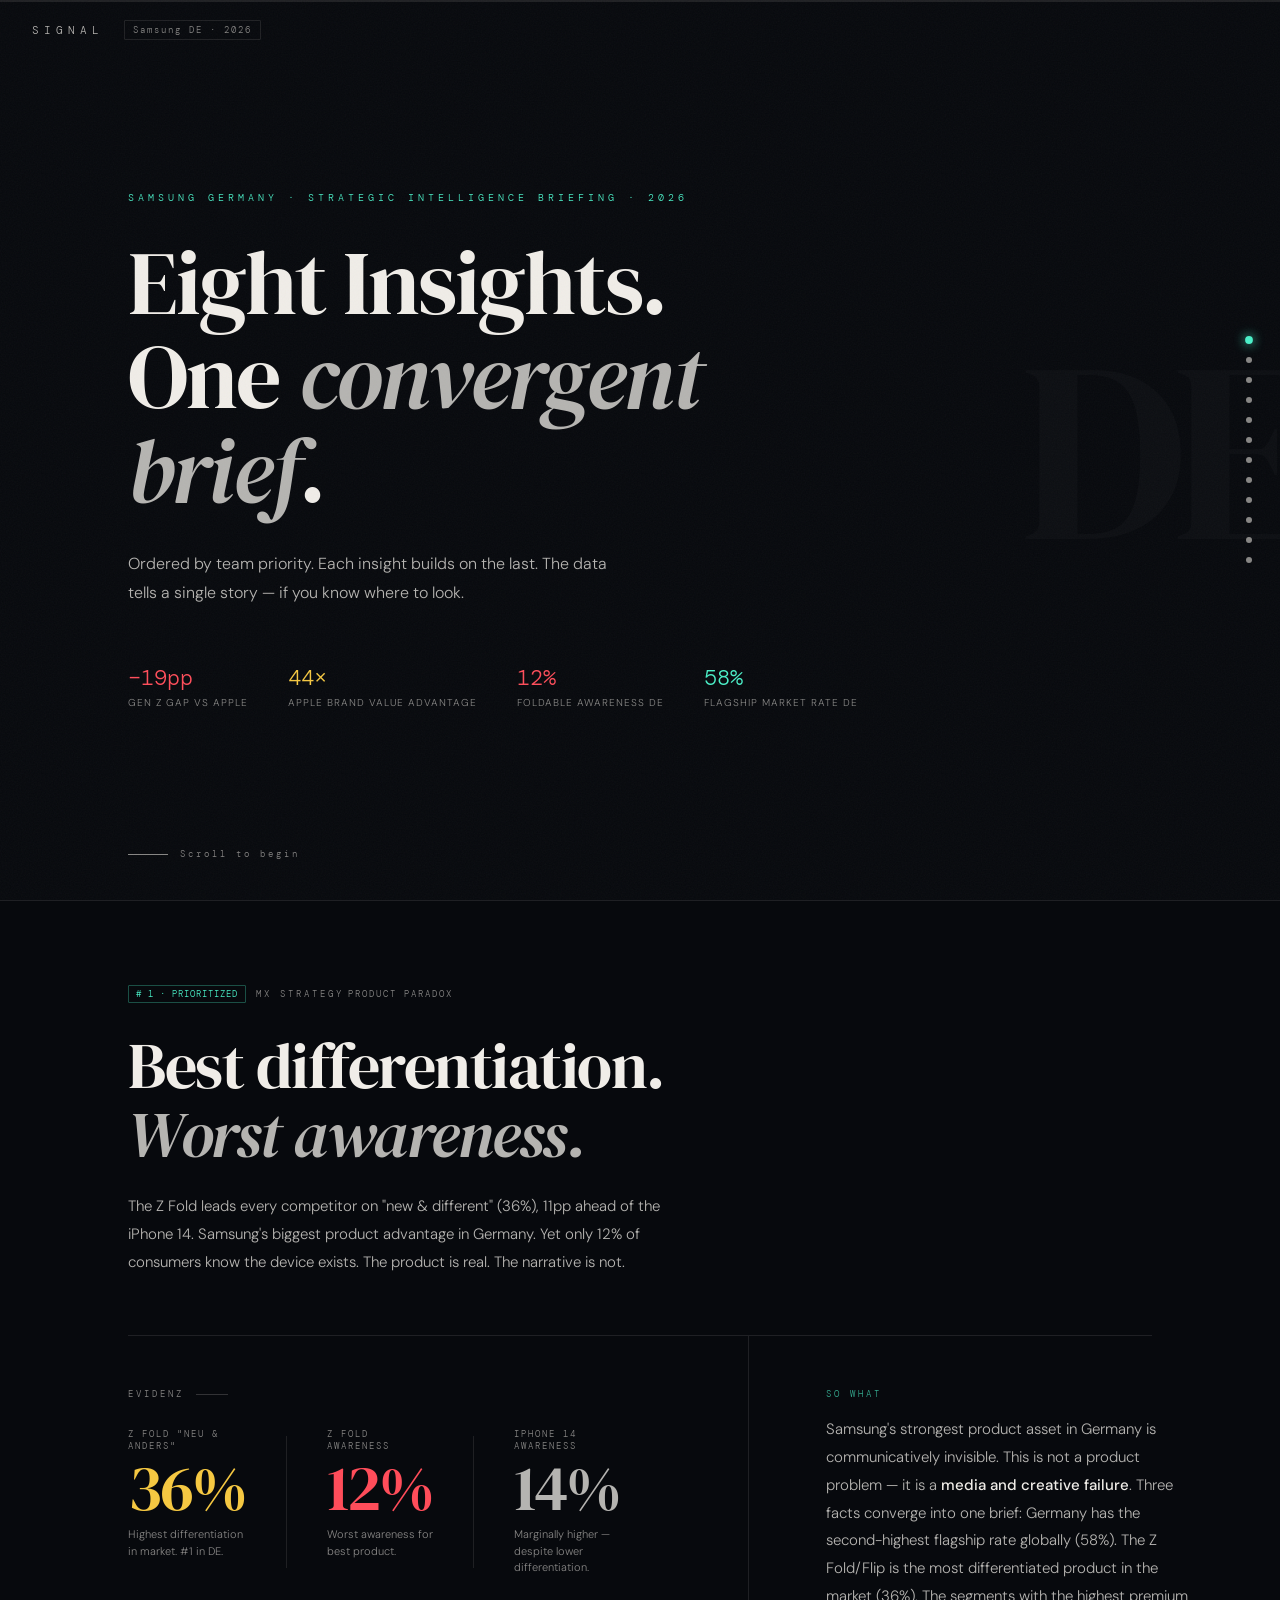
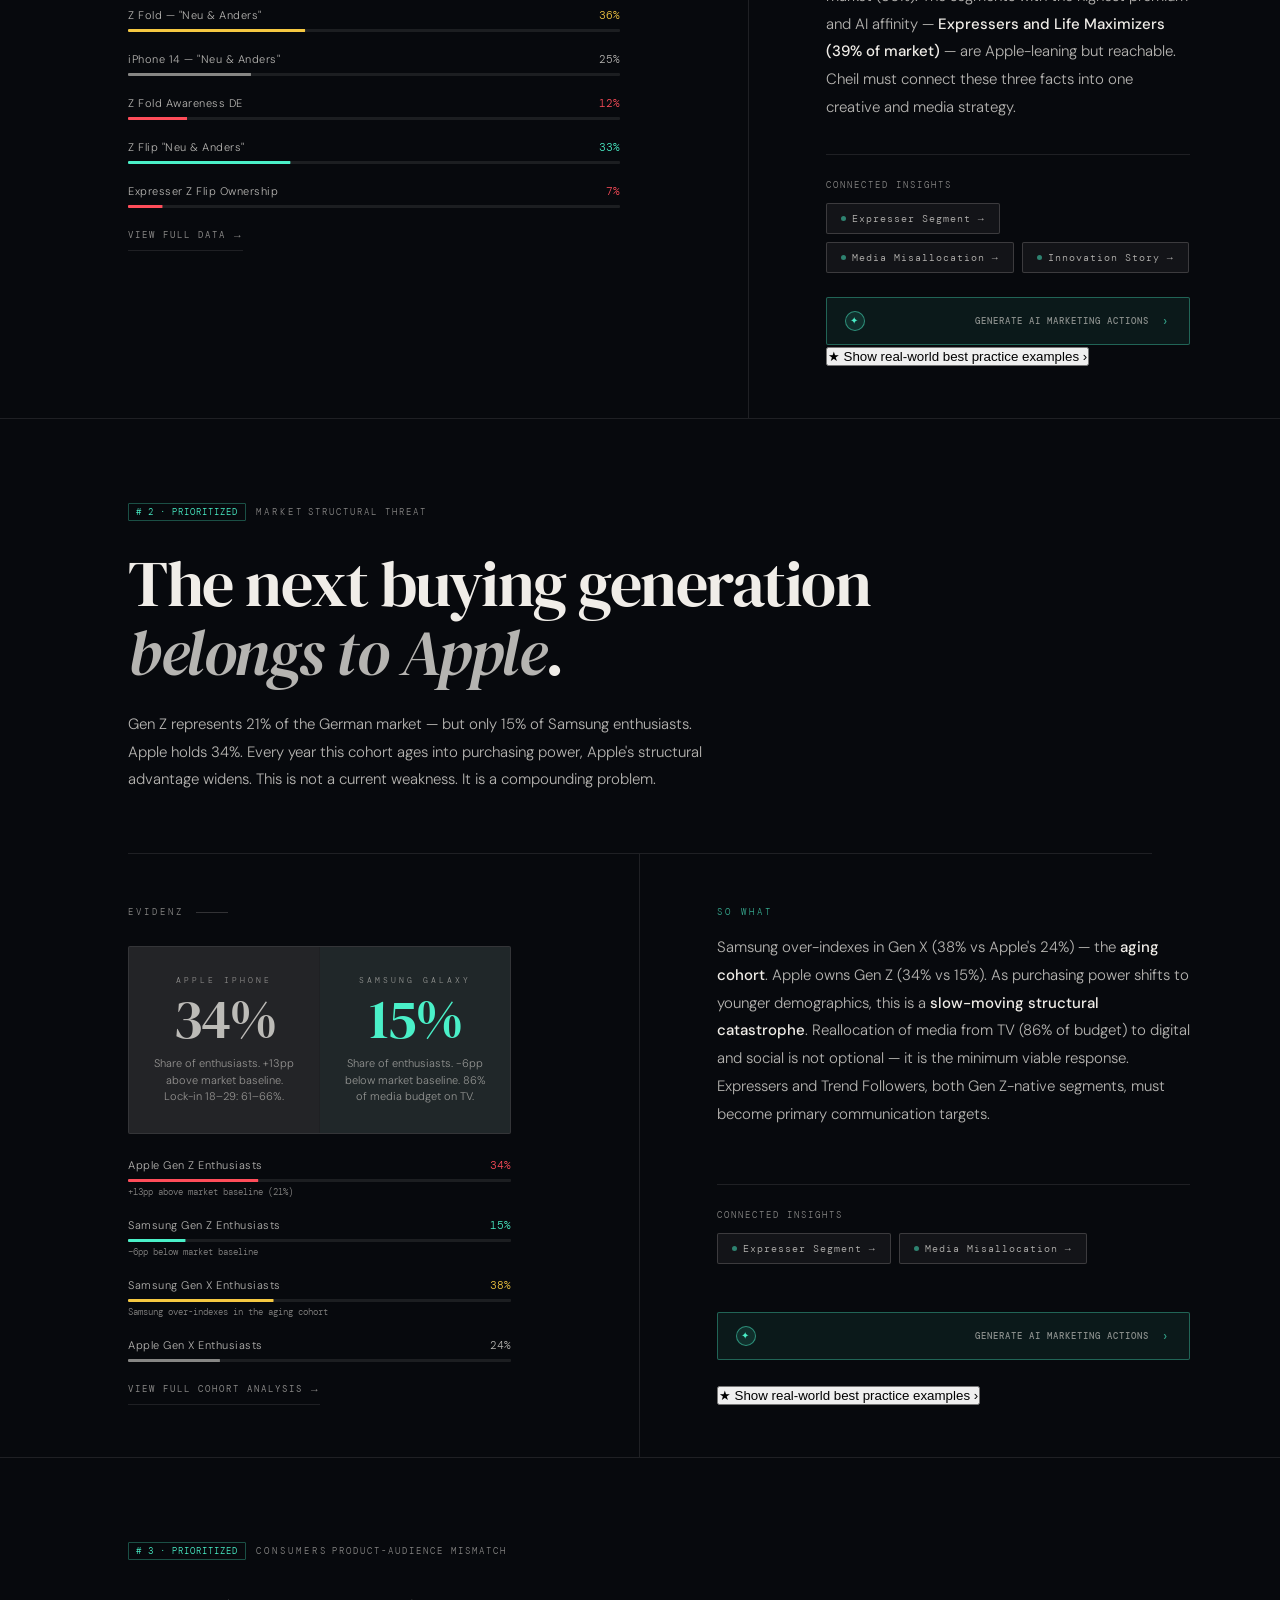
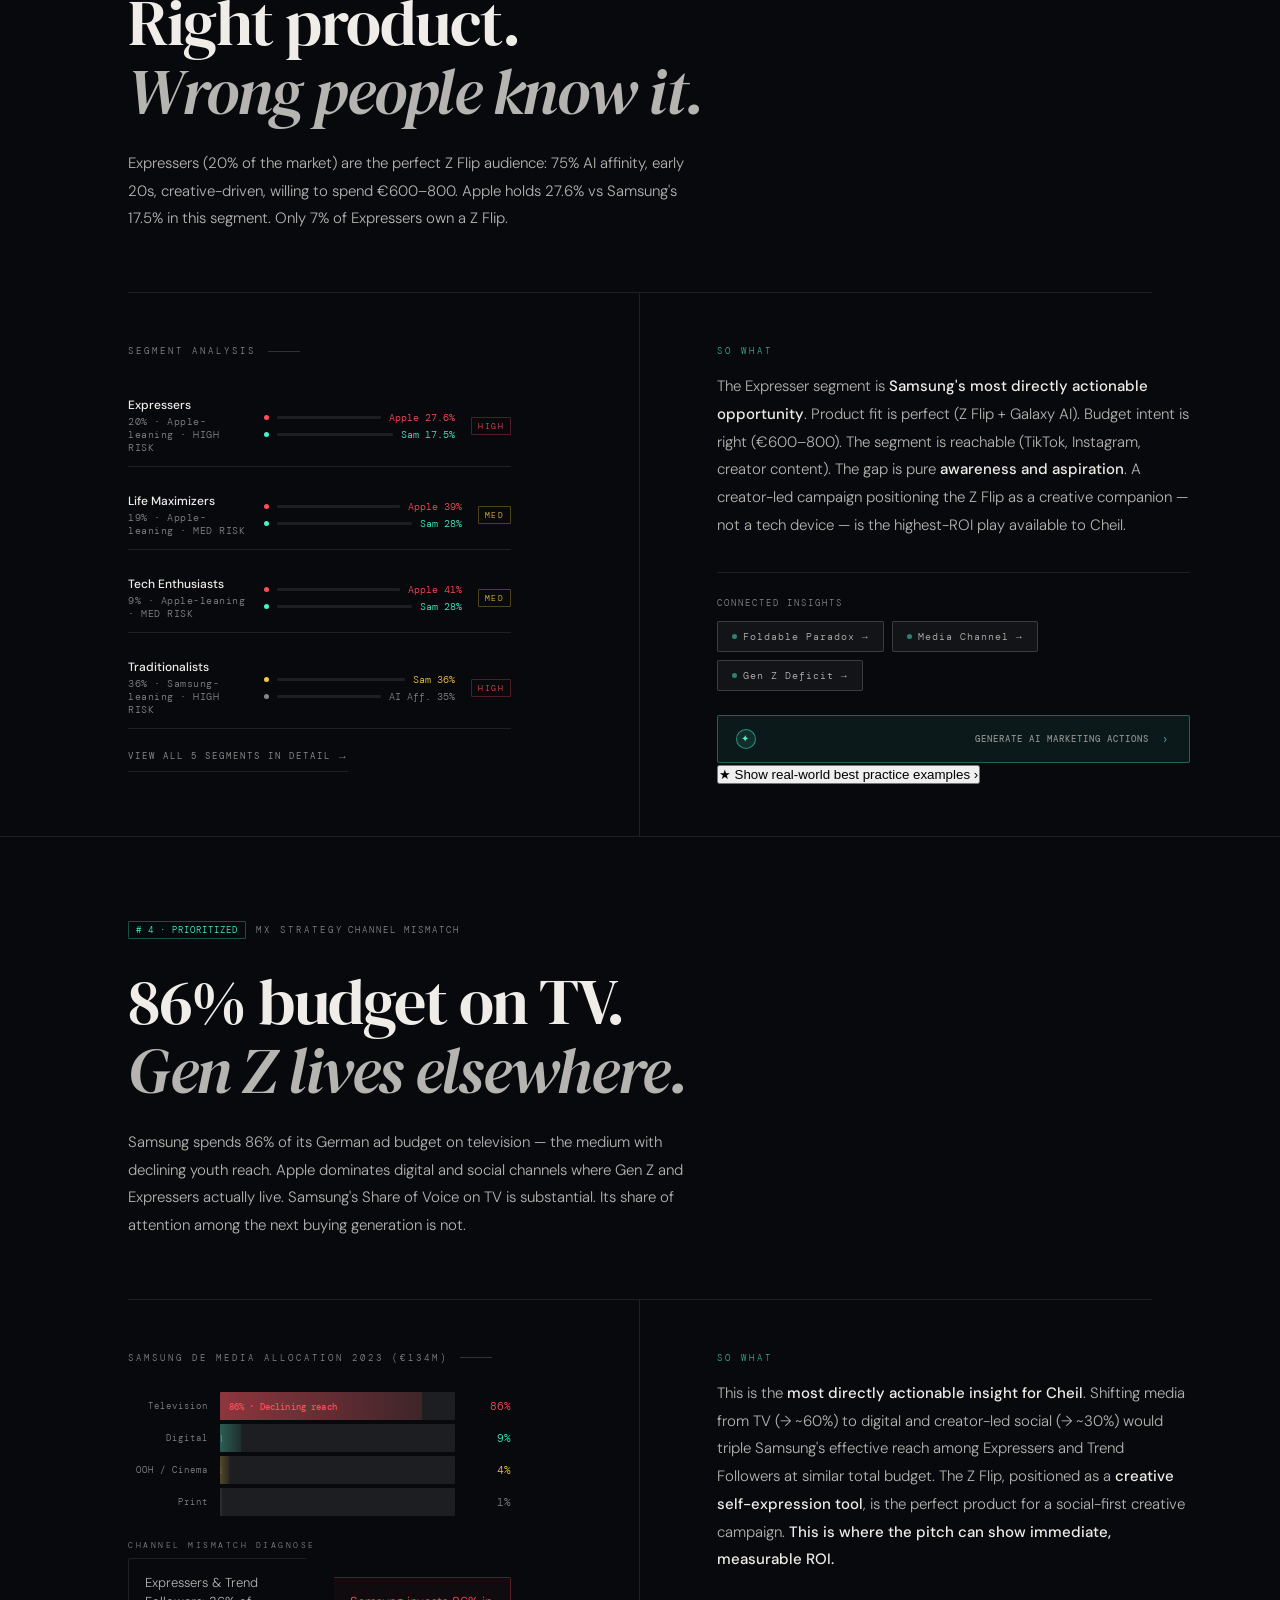
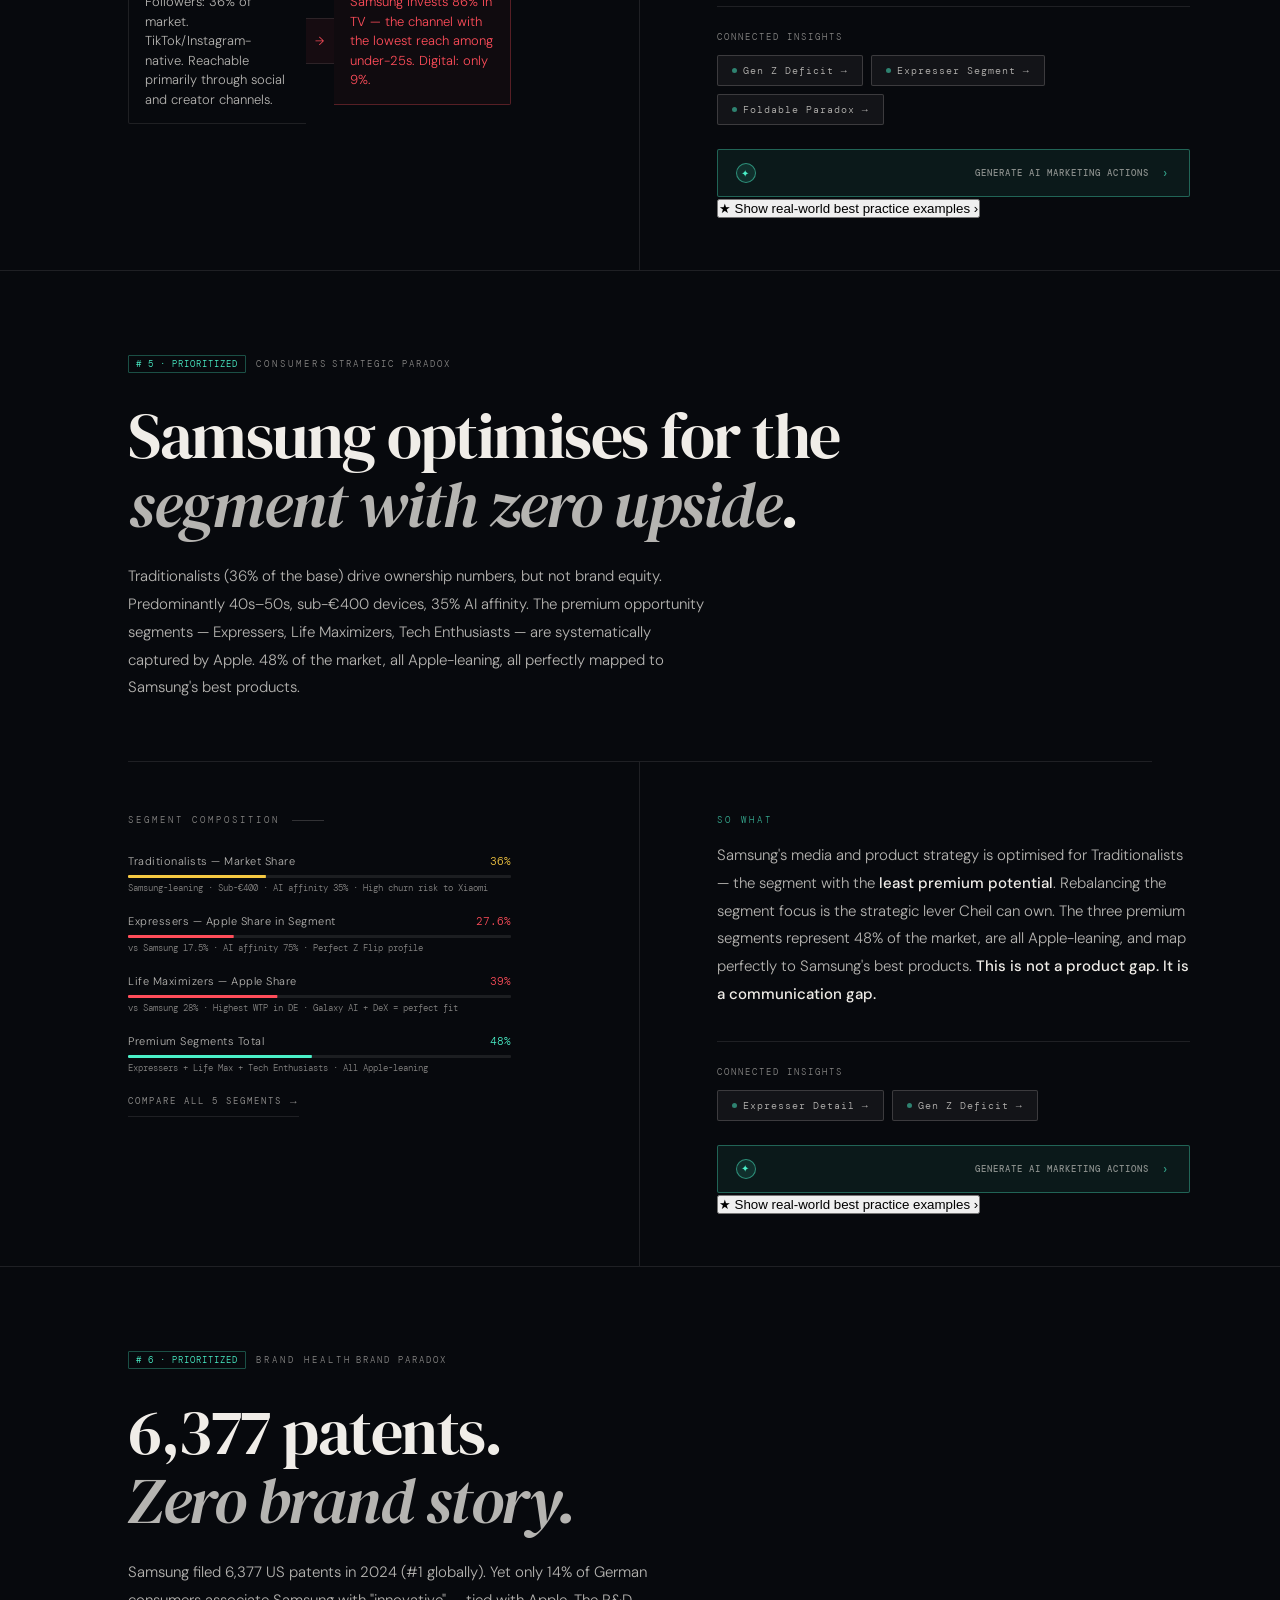
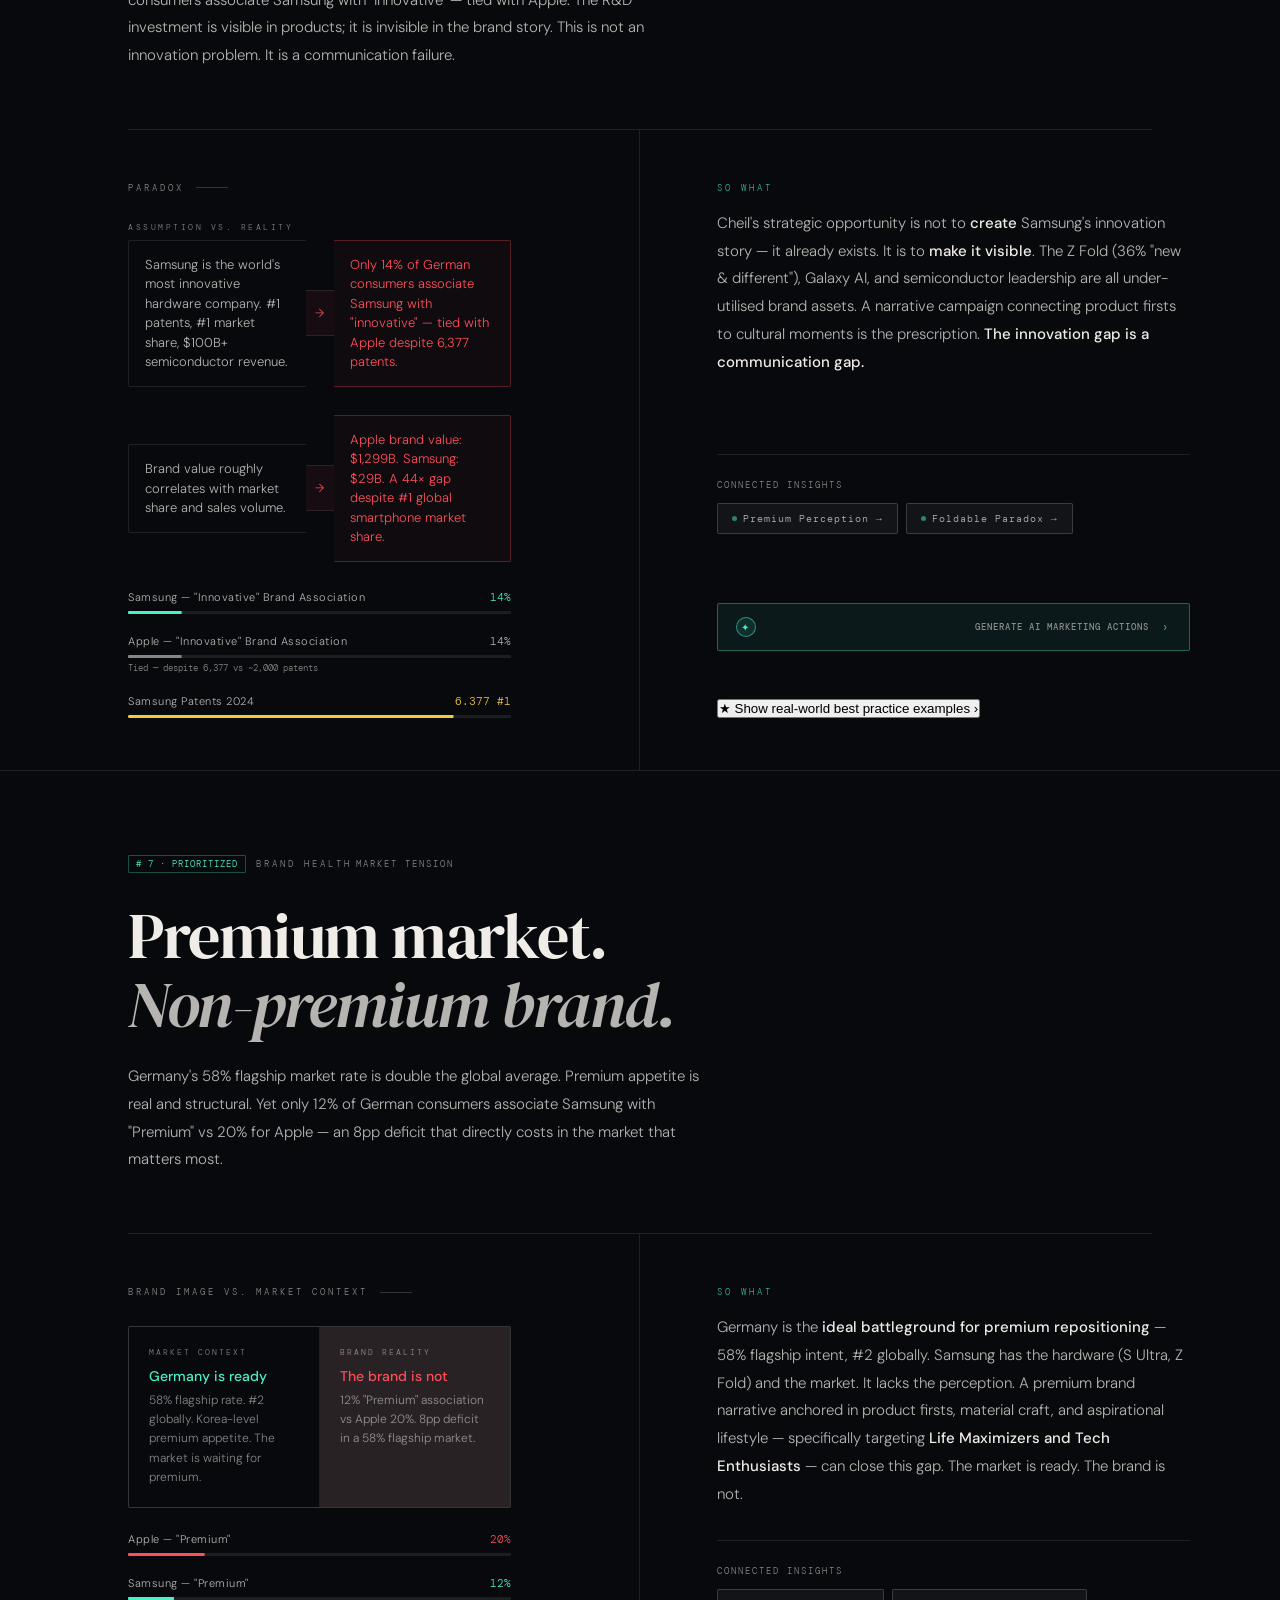
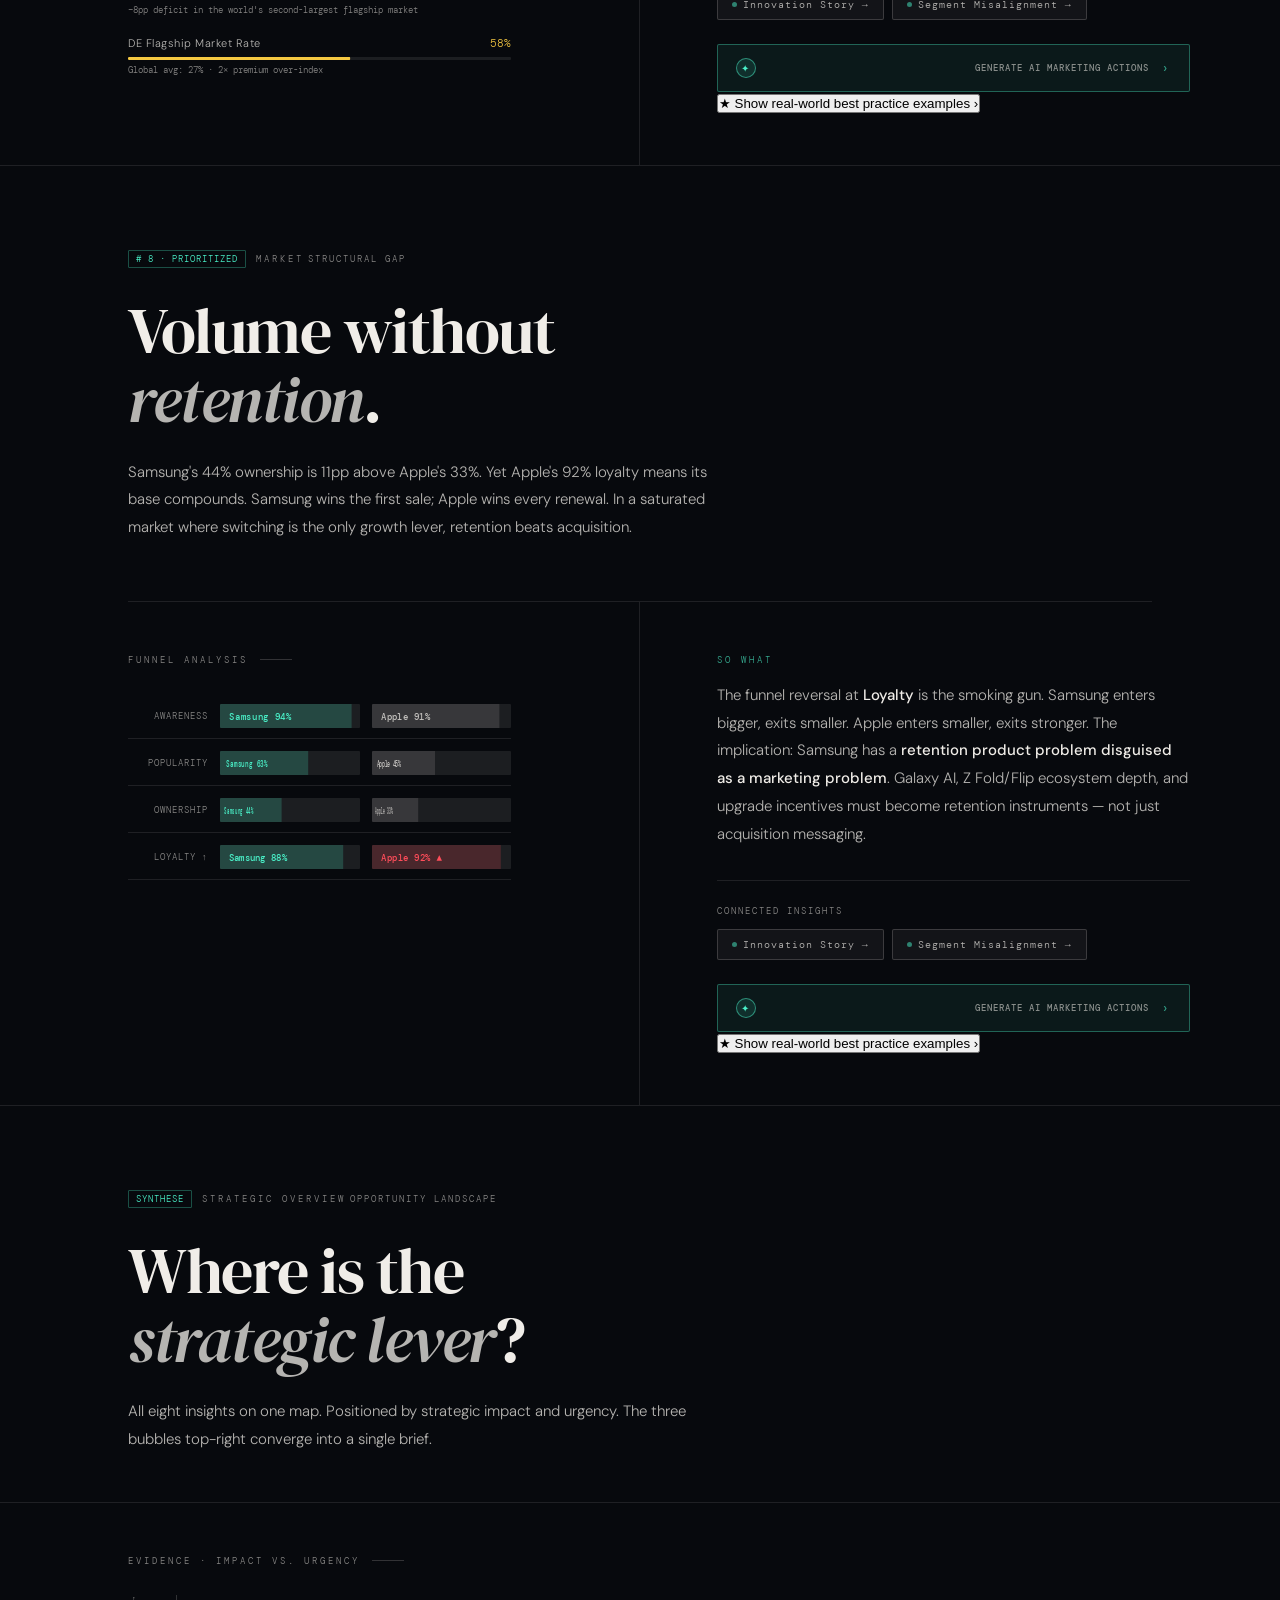
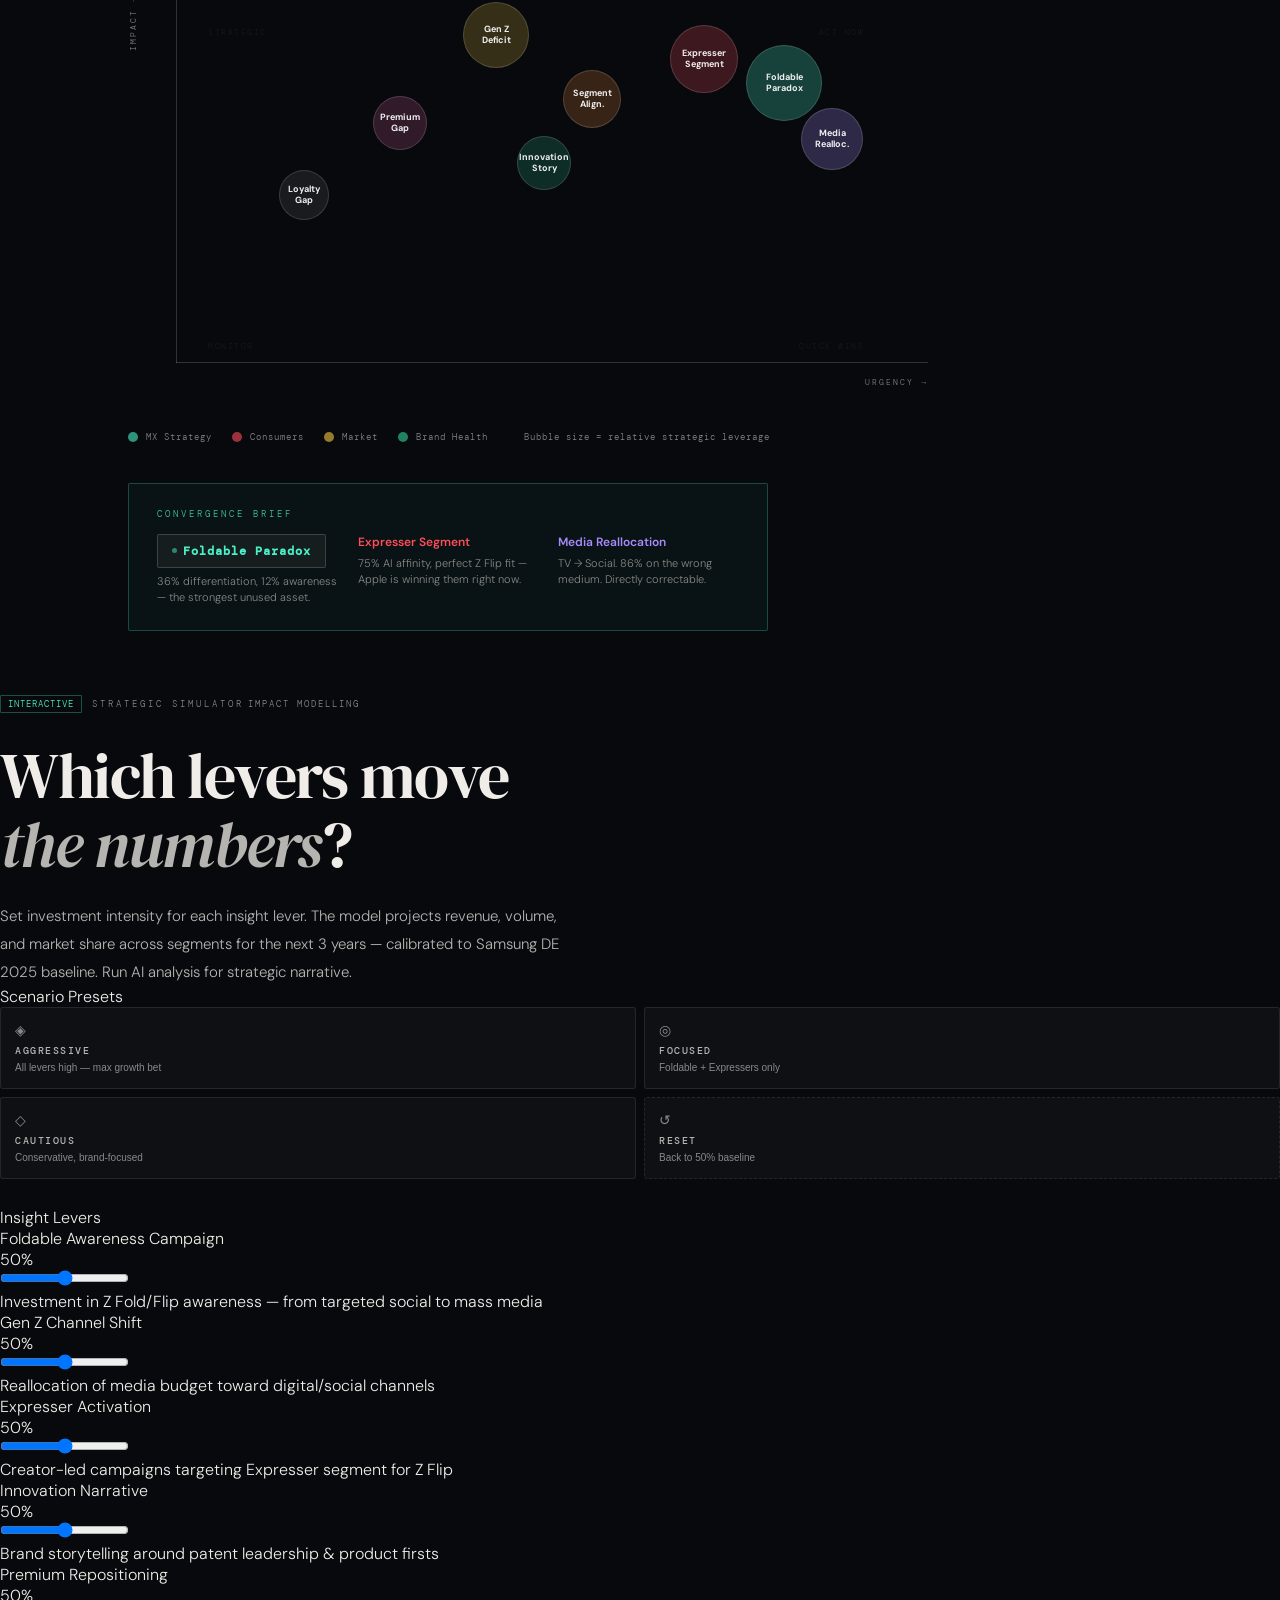
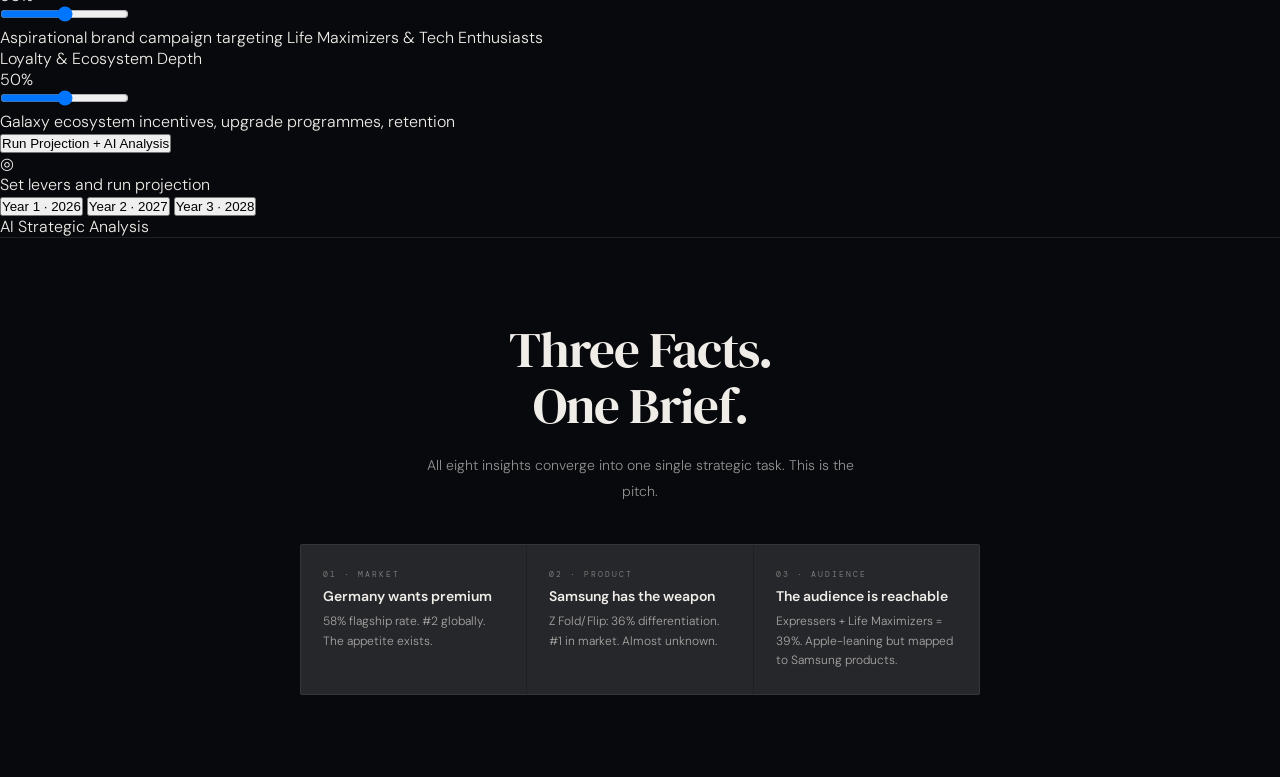
==== index.html @ efb8eafa "Rename to index.html" ====
<!DOCTYPE html>
<html lang="de">
<head>
<meta charset="UTF-8">
<meta name="viewport" content="width=device-width, initial-scale=1.0">
<title>SIGNAL — Samsung Intelligence Briefing</title>
<link href="https://fonts.googleapis.com/css2?family=DM+Serif+Display:ital@0;1&family=DM+Mono:wght@300;400;500&family=DM+Sans:ital,wght@0,300;0,400;0,500;1,300&display=swap" rel="stylesheet">
<style>
:root {
  --bg: #07090d;
  --ink: #f0ede8;
  --ink-dim: rgba(240,237,232,0.75);
  --ink-faint: rgba(240,237,232,0.55);
  --ink-ghost: rgba(240,237,232,0.09);
  --accent: #e8f4f0;
  --cyan: #4af0c8;
  --red: #ff4d5a;
  --amber: #f5c842;
  --border: rgba(240,237,232,0.1);
  --border-soft: rgba(240,237,232,0.18);
}

*, *::before, *::after { box-sizing: border-box; margin: 0; padding: 0; }

html { scroll-behavior: smooth; }

body {
  background: var(--bg);
  color: var(--ink);
  font-family: 'DM Sans', sans-serif;
  font-weight: 300;
  overflow-x: hidden;
  cursor: default;
}

/* ── GRAIN ── */
body::before {
  content: '';
  position: fixed; inset: 0;
  background-image: url("data:image/svg+xml,%3Csvg xmlns='http://www.w3.org/2000/svg' width='300' height='300'%3E%3Cfilter id='g'%3E%3CfeTurbulence type='fractalNoise' baseFrequency='0.75' numOctaves='4' stitchTiles='stitch'/%3E%3C/filter%3E%3Crect width='300' height='300' filter='url(%23g)' opacity='0.04'/%3E%3C/svg%3E");
  pointer-events: none;
  z-index: 9998;
}

/* ── PROGRESS STRIP ── */
#progress-strip {
  position: fixed;
  top: 0; left: 0; right: 0;
  height: 2px;
  background: var(--border);
  z-index: 1000;
}
#progress-fill {
  height: 100%;
  background: var(--cyan);
  width: 0%;
  transition: width 0.1s linear;
  box-shadow: 0 0 12px var(--cyan);
}

/* ── CHAPTER DOTS ── */
#chapter-dots {
  position: fixed;
  right: 28px;
  top: 50%;
  transform: translateY(-50%);
  display: flex;
  flex-direction: column;
  gap: 14px;
  z-index: 500;
}

.ch-dot {
  width: 6px;
  height: 6px;
  border-radius: 50%;
  background: var(--ink-faint);
  cursor: pointer;
  transition: all 0.3s;
  position: relative;
}

.ch-dot:hover, .ch-dot.active {
  background: var(--cyan);
  box-shadow: 0 0 8px var(--cyan);
  transform: scale(1.3);
}

.ch-dot .dot-label {
  position: absolute;
  right: 18px;
  top: 50%;
  transform: translateY(-50%);
  font-family: 'DM Mono', monospace;
  font-size: 9px;
  color: var(--ink-dim);
  letter-spacing: 1px;
  white-space: nowrap;
  opacity: 0;
  transition: opacity 0.2s;
  pointer-events: none;
}

.ch-dot:hover .dot-label { opacity: 1; }

/* ── MINI NAV ── */
#mini-nav {
  position: fixed;
  top: 20px;
  left: 32px;
  z-index: 500;
  display: flex;
  align-items: center;
  gap: 20px;
}

.logo-mark {
  font-family: 'DM Mono', monospace;
  font-size: 11px;
  letter-spacing: 5px;
  color: var(--ink-dim);
  text-transform: uppercase;
}

.briefing-tag {
  font-family: 'DM Mono', monospace;
  font-size: 9px;
  letter-spacing: 2px;
  color: var(--ink-faint);
  border: 1px solid var(--border);
  padding: 3px 8px;
  border-radius: 1px;
}

/* ── SECTIONS ── */
.scene {
  min-height: 100vh;
  display: flex;
  align-items: center;
  justify-content: center;
  position: relative;
  padding: 80px 0;
}

.scene-inner {
  width: 100%;
  max-width: 1100px;
  padding: 0 80px;
  position: relative;
}

/* ── OPENING TITLE SCENE ── */
#scene-opening {
  min-height: 100vh;
  display: flex;
  flex-direction: column;
  align-items: flex-start;
  justify-content: center;
  padding: 0 10vw;
  position: relative;
  overflow: hidden;
}

.opening-bg-text {
  position: absolute;
  right: -2%;
  top: 50%;
  transform: translateY(-50%);
  font-family: 'DM Serif Display', serif;
  font-size: clamp(120px, 20vw, 260px);
  color: rgba(255,255,255,0.025);
  line-height: 1;
  pointer-events: none;
  user-select: none;
  letter-spacing: -8px;
}

.opening-eyebrow {
  font-family: 'DM Mono', monospace;
  font-size: 10px;
  letter-spacing: 4px;
  color: var(--cyan);
  text-transform: uppercase;
  margin-bottom: 32px;
  opacity: 0;
  animation: revealUp 0.8s 0.3s ease forwards;
}

.opening-headline {
  font-family: 'DM Serif Display', serif;
  font-size: clamp(48px, 7vw, 96px);
  line-height: 1.05;
  letter-spacing: -2px;
  color: var(--ink);
  margin-bottom: 32px;
  max-width: 700px;
  opacity: 0;
  animation: revealUp 0.9s 0.5s ease forwards;
}

.opening-headline em {
  font-style: italic;
  color: var(--ink-dim);
}

.opening-sub {
  font-size: 16px;
  line-height: 1.8;
  color: var(--ink-dim);
  max-width: 480px;
  margin-bottom: 56px;
  font-weight: 300;
  opacity: 0;
  animation: revealUp 0.8s 0.7s ease forwards;
}

.opening-meta {
  display: flex;
  gap: 40px;
  opacity: 0;
  animation: revealUp 0.8s 0.9s ease forwards;
}

.meta-block {}
.meta-val {
  font-family: 'DM Mono', monospace;
  font-size: 22px;
  color: var(--ink);
  margin-bottom: 4px;
}
.meta-val.neg { color: var(--red); }
.meta-val.pos { color: var(--cyan); }
.meta-val.warn { color: var(--amber); }
.meta-label {
  font-size: 10px;
  color: var(--ink-faint);
  letter-spacing: 1px;
  text-transform: uppercase;
}

.scroll-cue {
  position: absolute;
  bottom: 40px;
  left: 10vw;
  display: flex;
  align-items: center;
  gap: 12px;
  font-family: 'DM Mono', monospace;
  font-size: 9px;
  letter-spacing: 3px;
  color: var(--ink-faint);
  opacity: 0;
  animation: revealUp 0.8s 1.4s ease forwards;
}

.scroll-line {
  width: 40px;
  height: 1px;
  background: var(--ink-faint);
  position: relative;
  overflow: hidden;
}

.scroll-line::after {
  content: '';
  position: absolute;
  top: 0; left: -100%;
  width: 100%; height: 100%;
  background: var(--cyan);
  animation: scrollPulse 2s 2s ease-in-out infinite;
}

@keyframes scrollPulse {
  0% { left: -100%; }
  100% { left: 100%; }
}

/* ── FINDING SCENE ── */
.insight-scene {
  min-height: 100vh;
  display: grid;
  grid-template-rows: auto 1fr;
  position: relative;
  border-top: 1px solid var(--border);
}

.insight-top {
  padding: 80px 10vw 60px;
  position: relative;
}

.insight-top::after {
  content: '';
  position: absolute;
  bottom: 0; left: 10vw; right: 10vw;
  height: 1px;
  background: var(--border);
}

.priority-label {
  display: inline-flex;
  align-items: center;
  gap: 10px;
  font-family: 'DM Mono', monospace;
  font-size: 9px;
  letter-spacing: 3px;
  color: var(--ink-faint);
  text-transform: uppercase;
  margin-bottom: 28px;
}

.priority-rank {
  font-family: 'DM Mono', monospace;
  font-size: 9px;
  color: var(--cyan);
  border: 1px solid rgba(74,240,200,0.3);
  padding: 2px 7px;
  border-radius: 1px;
  letter-spacing: 1px;
}

.insight-type-tag {
  display: inline-block;
  font-family: 'DM Mono', monospace;
  font-size: 9px;
  letter-spacing: 2px;
  color: var(--ink-faint);
  text-transform: uppercase;
  margin-bottom: 12px;
}

.insight-headline {
  font-family: 'DM Serif Display', serif;
  font-size: clamp(32px, 5vw, 64px);
  line-height: 1.08;
  letter-spacing: -1.5px;
  color: var(--ink);
  max-width: 760px;
  margin-bottom: 24px;
}

.insight-headline em {
  font-style: italic;
  color: var(--ink-dim);
}

.insight-thesis {
  font-size: 15px;
  line-height: 1.85;
  color: var(--ink-dim);
  max-width: 580px;
  font-weight: 300;
}

/* ── FINDING BODY ── */
.insight-body {
  display: grid;
  grid-template-columns: 1fr 1fr;
  min-height: 50vh;
}

.insight-evidence {
  padding: 52px 10vw 52px 10vw;
  border-right: 1px solid var(--border);
  position: relative;
}

.insight-sowhat {
  padding: 52px 7vw 52px 6vw;
  display: flex;
  flex-direction: column;
  justify-content: space-between;
}

/* Evidence label */
.ev-label {
  font-family: 'DM Mono', monospace;
  font-size: 9px;
  letter-spacing: 3px;
  color: var(--ink-faint);
  text-transform: uppercase;
  margin-bottom: 28px;
  display: flex;
  align-items: center;
  gap: 12px;
}
.ev-label::after {
  content: '';
  width: 32px;
  height: 1px;
  background: var(--border-soft);
}

/* So what */
.sw-label {
  font-family: 'DM Mono', monospace;
  font-size: 9px;
  letter-spacing: 3px;
  color: var(--cyan);
  text-transform: uppercase;
  margin-bottom: 16px;
  opacity: 0.7;
}

.sw-text {
  font-size: 15px;
  line-height: 1.85;
  color: var(--ink-dim);
  font-weight: 300;
  flex: 1;
  margin-bottom: 32px;
}

.sw-text strong { color: var(--ink); font-weight: 500; }

/* Connections */
.connections {
  border-top: 1px solid var(--border);
  padding-top: 24px;
}

.conn-label {
  font-family: 'DM Mono', monospace;
  font-size: 9px;
  letter-spacing: 2px;
  color: var(--ink-faint);
  text-transform: uppercase;
  margin-bottom: 12px;
}

.conn-pills {
  display: flex;
  flex-wrap: wrap;
  gap: 8px;
}

.conn-pill {
  font-family: 'DM Mono', monospace;
  font-size: 10px;
  letter-spacing: 1px;
  color: var(--ink-dim);
  background: rgba(240,237,232,0.05);
  border: 1px solid var(--border-soft);
  padding: 8px 14px;
  border-radius: 2px;
  cursor: pointer;
  transition: all 0.2s;
  display: inline-flex;
  align-items: center;
  gap: 6px;
}

.conn-pill::before {
  content: '';
  width: 5px; height: 5px;
  border-radius: 50%;
  background: var(--cyan);
  opacity: 0.5;
  flex-shrink: 0;
  transition: opacity 0.2s;
}

.conn-pill:hover {
  color: var(--cyan);
  border-color: rgba(74,240,200,0.5);
  background: rgba(74,240,200,0.06);
}

.conn-pill:hover::before { opacity: 1; }

/* ── DATA VIZ COMPONENTS ── */

/* Comparison numbers */
.compare-nums {
  display: flex;
  align-items: flex-start;
  gap: 40px;
  margin-bottom: 32px;
}

.c-num-block { }

.c-num {
  font-family: 'DM Serif Display', serif;
  font-size: clamp(40px, 5vw, 68px);
  line-height: 1;
  letter-spacing: -2px;
  margin-bottom: 6px;
}

.c-num.dim { color: var(--ink-dim); }
.c-num.danger { color: var(--red); }
.c-num.good { color: var(--cyan); }
.c-num.warn { color: var(--amber); }

.c-brand {
  font-family: 'DM Mono', monospace;
  font-size: 9px;
  letter-spacing: 2px;
  color: var(--ink-faint);
  text-transform: uppercase;
  margin-bottom: 4px;
}

.c-desc {
  font-size: 11px;
  color: var(--ink-faint);
  max-width: 140px;
  line-height: 1.5;
}

.c-divider {
  width: 1px;
  align-self: stretch;
  background: var(--border);
  margin: 8px 0;
}

/* Horizontal bars — minimal */
.h-bars {
  display: flex;
  flex-direction: column;
  gap: 20px;
}

.h-bar-item {}

.h-bar-top {
  display: flex;
  justify-content: space-between;
  align-items: baseline;
  margin-bottom: 7px;
}

.h-bar-name {
  font-size: 11px;
  color: var(--ink-dim);
  letter-spacing: 0.5px;
}

.h-bar-val {
  font-family: 'DM Mono', monospace;
  font-size: 11px;
  color: var(--ink);
}

.h-bar-track {
  height: 3px;
  background: var(--ink-ghost);
  border-radius: 1px;
  overflow: hidden;
  position: relative;
}

.h-bar-fill {
  height: 100%;
  border-radius: 1px;
  transform-origin: left;
  transform: scaleX(0);
  transition: transform 1.2s cubic-bezier(0.16, 1, 0.3, 1);
}

.h-bar-fill.cyan { background: var(--cyan); }
.h-bar-fill.white { background: rgba(240,237,232,0.5); }
.h-bar-fill.red { background: var(--red); }
.h-bar-fill.amber { background: var(--amber); }
.h-bar-fill.ghost { background: var(--ink-faint); }

.h-bar-sub {
  font-family: 'DM Mono', monospace;
  font-size: 9px;
  color: var(--ink-faint);
  margin-top: 4px;
}

/* ── EXPAND OVERLAY ── */
#expand-overlay {
  position: fixed;
  inset: 0;
  background: rgba(7,9,13,0.97);
  z-index: 800;
  display: flex;
  align-items: center;
  justify-content: center;
  opacity: 0;
  pointer-events: none;
  transition: opacity 0.3s ease;
  backdrop-filter: blur(8px);
}

#expand-overlay.open {
  opacity: 1;
  pointer-events: all;
}

#expand-inner {
  max-width: 900px;
  width: 90%;
  max-height: 85vh;
  overflow-y: auto;
  padding: 60px;
  border: 1px solid var(--border-soft);
  position: relative;
  background: rgba(10,13,18,0.99);
}

#expand-inner::-webkit-scrollbar { width: 3px; }
#expand-inner::-webkit-scrollbar-thumb { background: var(--border-soft); }

#expand-close {
  position: absolute;
  top: 24px; right: 24px;
  font-family: 'DM Mono', monospace;
  font-size: 11px;
  color: var(--ink-faint);
  letter-spacing: 2px;
  cursor: pointer;
  transition: color 0.2s;
  background: none;
  border: none;
}

#expand-close:hover { color: var(--ink); }

#expand-content {}

.expand-headline {
  font-family: 'DM Serif Display', serif;
  font-size: 28px;
  letter-spacing: -0.5px;
  color: var(--ink);
  margin-bottom: 8px;
  line-height: 1.2;
}

.expand-sub {
  font-size: 13px;
  color: var(--ink-faint);
  margin-bottom: 36px;
  font-family: 'DM Mono', monospace;
  letter-spacing: 1px;
}

/* Full table in expand */
.data-table {
  width: 100%;
  border-collapse: collapse;
  margin-bottom: 32px;
}

.data-table th {
  font-family: 'DM Mono', monospace;
  font-size: 9px;
  letter-spacing: 2px;
  color: var(--ink-faint);
  text-transform: uppercase;
  text-align: left;
  padding: 8px 16px 8px 0;
  border-bottom: 1px solid var(--border);
  font-weight: 400;
}

.data-table td {
  font-size: 13px;
  padding: 12px 16px 12px 0;
  border-bottom: 1px solid var(--border);
  color: var(--ink-dim);
  vertical-align: top;
}

.data-table td.highlight { color: var(--ink); font-weight: 500; }
.data-table td.good { color: var(--cyan); font-family: 'DM Mono', monospace; }
.data-table td.bad { color: var(--red); font-family: 'DM Mono', monospace; }
.data-table td.warn { color: var(--amber); font-family: 'DM Mono', monospace; }

.expand-insight {
  padding: 20px 24px;
  border-left: 2px solid var(--cyan);
  background: rgba(74,240,200,0.03);
  font-size: 13px;
  line-height: 1.8;
  color: var(--ink-dim);
  margin-top: 24px;
}

.expand-insight strong { color: var(--ink); }

/* ── SEGMENT VIZ ── */
.segment-map {
  display: flex;
  flex-direction: column;
  gap: 14px;
}

.seg-row {
  display: grid;
  grid-template-columns: 120px 1fr auto;
  align-items: center;
  gap: 16px;
  padding: 12px 0;
  border-bottom: 1px solid var(--border);
  cursor: pointer;
  transition: all 0.2s;
}

.seg-row:hover { background: var(--ink-ghost); margin: 0 -12px; padding: 12px 12px; border-radius: 2px; }

.seg-name {
  font-size: 12px;
  font-weight: 500;
  color: var(--ink);
}

.seg-sub {
  font-size: 10px;
  color: var(--ink-faint);
  margin-top: 2px;
  font-family: 'DM Mono', monospace;
  letter-spacing: 0.5px;
}

.seg-bar-wrap {
  position: relative;
}

.seg-dual {
  display: flex;
  flex-direction: column;
  gap: 4px;
}

.seg-bar-row {
  display: flex;
  align-items: center;
  gap: 8px;
}

.seg-brand-dot {
  width: 5px; height: 5px;
  border-radius: 50%;
  flex-shrink: 0;
}

.seg-bar-mini {
  height: 3px;
  border-radius: 1px;
  background: var(--ink-ghost);
  flex: 1;
  overflow: hidden;
}

.seg-bar-fill {
  height: 100%;
  transform-origin: left;
  transform: scaleX(0);
  transition: transform 1s ease;
}

.seg-val {
  font-family: 'DM Mono', monospace;
  font-size: 10px;
  text-align: right;
}

.seg-risk {
  font-family: 'DM Mono', monospace;
  font-size: 8px;
  letter-spacing: 1.5px;
  padding: 3px 6px;
  border-radius: 1px;
}

.risk-h { color: var(--red); border: 1px solid rgba(255,77,90,0.3); }
.risk-m { color: var(--amber); border: 1px solid rgba(245,200,66,0.3); }
.risk-l { color: var(--cyan); border: 1px solid rgba(74,240,200,0.3); }

/* ── CONTRADICTION ── */
.contra-pair {
  margin-bottom: 28px;
  cursor: pointer;
}

.contra-label {
  font-family: 'DM Mono', monospace;
  font-size: 8px;
  letter-spacing: 2.5px;
  color: var(--ink-faint);
  text-transform: uppercase;
  margin-bottom: 8px;
}

.contra-body {
  display: grid;
  grid-template-columns: 1fr 28px 1fr;
  align-items: center;
  gap: 0;
}

.contra-cell {
  padding: 14px 16px;
  font-size: 13px;
  line-height: 1.5;
  color: var(--ink-dim);
  border: 1px solid var(--border);
}

.contra-cell.assumed { border-radius: 2px 0 0 2px; border-right: none; }
.contra-cell.reality {
  border-radius: 0 2px 2px 0;
  border-left: none;
  border-color: rgba(255,77,90,0.3);
  background: rgba(255,77,90,0.04);
  color: var(--red);
}

.contra-arrow-cell {
  display: flex;
  align-items: center;
  justify-content: center;
  padding: 14px 0;
  border-top: 1px solid var(--border);
  border-bottom: 1px solid var(--border);
  font-size: 12px;
  color: var(--red);
  background: rgba(255,77,90,0.06);
}

.contra-pair:hover .contra-cell { border-color: var(--border-soft); }

/* ── TENSION ── */
.tension-box {
  display: grid;
  grid-template-columns: 1fr 1fr;
  gap: 1px;
  background: var(--border);
  border: 1px solid var(--border);
  border-radius: 2px;
  overflow: hidden;
  margin-bottom: 24px;
}

.t-side {
  padding: 20px;
  background: var(--bg);
}

.t-side.right { background: rgba(255,77,90,0.04); }

.t-role {
  font-family: 'DM Mono', monospace;
  font-size: 8px;
  letter-spacing: 2px;
  color: var(--ink-faint);
  text-transform: uppercase;
  margin-bottom: 10px;
}

.t-brand {
  font-size: 14px;
  font-weight: 500;
  margin-bottom: 6px;
}

.t-side.left .t-brand { color: var(--cyan); }
.t-side.right .t-brand { color: var(--red); }

.t-desc {
  font-size: 12px;
  color: var(--ink-faint);
  line-height: 1.6;
}

/* ── FUNNEL ── */
.funnel-steps {
  display: flex;
  flex-direction: column;
  gap: 2px;
}

.f-step {
  display: grid;
  grid-template-columns: 80px 1fr 1fr;
  gap: 12px;
  align-items: center;
  padding: 10px 0;
  border-bottom: 1px solid var(--border);
  opacity: 0;
  transform: translateX(-12px);
  transition: all 0.5s ease;
}

.f-step.in { opacity: 1; transform: translateX(0); }

.f-step-label {
  font-family: 'DM Mono', monospace;
  font-size: 9px;
  color: var(--ink-faint);
  letter-spacing: 1px;
  text-transform: uppercase;
  text-align: right;
}

.f-bar-wrap {
  display: flex;
  align-items: center;
  gap: 10px;
}

.f-bar-bg {
  height: 24px;
  background: var(--ink-ghost);
  border-radius: 1px;
  flex: 1;
  overflow: hidden;
  position: relative;
}

.f-bar-inner {
  height: 100%;
  display: flex;
  align-items: center;
  padding-left: 10px;
  font-family: 'DM Mono', monospace;
  font-size: 10px;
  font-weight: 500;
  transform-origin: left;
  transform: scaleX(0);
  transition: transform 0.9s cubic-bezier(0.16,1,0.3,1);
  white-space: nowrap;
}

.f-bar-inner.samsung-f { background: rgba(74,240,200,0.2); color: var(--cyan); }
.f-bar-inner.apple-f { background: rgba(240,237,232,0.12); color: var(--ink-dim); }

/* ── OPPORTUNITY SCATTER ── */
.opp-scatter {
  position: relative;
  width: 100%;
  aspect-ratio: 1.4;
  max-height: 340px;
}

.opp-canvas {
  position: absolute;
  inset: 24px 0 32px 32px;
  border-left: 1px solid var(--border-soft);
  border-bottom: 1px solid var(--border-soft);
}

.opp-x-label {
  position: absolute;
  bottom: 8px;
  right: 0;
  font-family: 'DM Mono', monospace;
  font-size: 8px;
  letter-spacing: 2px;
  color: var(--ink-faint);
  text-transform: uppercase;
}

.opp-y-label {
  position: absolute;
  top: 8px;
  left: 0;
  font-family: 'DM Mono', monospace;
  font-size: 8px;
  letter-spacing: 2px;
  color: var(--ink-faint);
  text-transform: uppercase;
  writing-mode: vertical-rl;
  transform: rotate(180deg);
}

.opp-node {
  position: absolute;
  transform: translate(-50%, 50%);
  border-radius: 50%;
  cursor: pointer;
  transition: all 0.3s;
  display: flex;
  align-items: center;
  justify-content: center;
  animation: nodeIn 0.6s ease backwards;
}

@keyframes nodeIn {
  from { transform: translate(-50%, 50%) scale(0); opacity: 0; }
  to { transform: translate(-50%, 50%) scale(1); opacity: 1; }
}

.opp-node:hover { filter: brightness(1.4); transform: translate(-50%, 50%) scale(1.1); }

.opp-node-label {
  position: absolute;
  bottom: calc(100% + 6px);
  left: 50%;
  transform: translateX(-50%);
  font-family: 'DM Mono', monospace;
  font-size: 8px;
  letter-spacing: 1px;
  color: var(--ink-dim);
  white-space: nowrap;
  text-align: center;
  pointer-events: none;
}

/* ── MEDIA VIZ ── */
.media-allocation {
  display: flex;
  flex-direction: column;
  gap: 4px;
  margin-bottom: 24px;
}

.ma-row {
  display: grid;
  grid-template-columns: 80px 1fr 44px;
  align-items: center;
  gap: 12px;
}

.ma-label {
  font-family: 'DM Mono', monospace;
  font-size: 9px;
  letter-spacing: 1px;
  color: var(--ink-faint);
  text-align: right;
}

.ma-track {
  height: 28px;
  background: var(--ink-ghost);
  border-radius: 1px;
  overflow: hidden;
}

.ma-fill {
  height: 100%;
  display: flex;
  align-items: center;
  padding: 0 10px;
  transform-origin: left;
  transform: scaleX(0);
  transition: transform 1s cubic-bezier(0.16,1,0.3,1);
  font-family: 'DM Mono', monospace;
  font-size: 10px;
  font-weight: 500;
}

.ma-fill.tv {
  background: linear-gradient(90deg, rgba(255,77,90,0.5), rgba(255,77,90,0.15));
  color: var(--red);
}
.ma-fill.digital {
  background: linear-gradient(90deg, rgba(74,240,200,0.3), rgba(74,240,200,0.08));
  color: var(--cyan);
}
.ma-fill.ooh {
  background: linear-gradient(90deg, rgba(245,200,66,0.25), rgba(245,200,66,0.06));
  color: var(--amber);
}
.ma-fill.print {
  background: rgba(240,237,232,0.06);
  color: var(--ink-faint);
}

.ma-pct {
  font-family: 'DM Mono', monospace;
  font-size: 11px;
  color: var(--ink-dim);
  text-align: right;
}

/* ── GENZ SPLIT ── */
.genz-split {
  display: grid;
  grid-template-columns: 1fr 1fr;
  gap: 1px;
  background: var(--border);
  border: 1px solid var(--border);
  border-radius: 2px;
  overflow: hidden;
  margin-bottom: 24px;
}

.gz-side {
  padding: 28px 24px;
  background: var(--bg);
  text-align: center;
}

.gz-side.apple-gz { background: rgba(240,237,232,0.02); }
.gz-side.samsung-gz { background: rgba(74,240,200,0.03); }

.gz-num {
  font-family: 'DM Serif Display', serif;
  font-size: 56px;
  line-height: 1;
  letter-spacing: -2px;
  margin-bottom: 8px;
}

.gz-side.apple-gz .gz-num { color: var(--ink-dim); }
.gz-side.samsung-gz .gz-num { color: var(--cyan); }

.gz-brand {
  font-family: 'DM Mono', monospace;
  font-size: 8px;
  letter-spacing: 3px;
  color: var(--ink-faint);
  text-transform: uppercase;
  margin-bottom: 6px;
}

.gz-desc {
  font-size: 11px;
  color: var(--ink-faint);
  line-height: 1.5;
}

/* ── EXPAND TRIGGER ── */
.expand-trigger {
  display: inline-flex;
  align-items: center;
  gap: 8px;
  font-family: 'DM Mono', monospace;
  font-size: 9px;
  letter-spacing: 2px;
  color: var(--ink-faint);
  text-transform: uppercase;
  cursor: pointer;
  border: none;
  background: none;
  padding: 8px 0;
  margin-top: 12px;
  transition: color 0.2s;
  border-bottom: 1px solid var(--border);
}

.expand-trigger:hover { color: var(--cyan); border-color: rgba(74,240,200,0.4); }

.expand-trigger::after {
  content: '→';
  font-size: 11px;
}

/* ── CLOSING SCENE ── */
#scene-closing {
  min-height: 60vh;
  display: flex;
  align-items: center;
  justify-content: center;
  flex-direction: column;
  text-align: center;
  padding: 80px 10vw;
  border-top: 1px solid var(--border);
}

.closing-headline {
  font-family: 'DM Serif Display', serif;
  font-size: clamp(28px, 4vw, 52px);
  letter-spacing: -1px;
  color: var(--ink);
  max-width: 600px;
  margin-bottom: 20px;
  line-height: 1.1;
}

.closing-sub {
  font-size: 14px;
  color: rgba(240,237,232,0.6);
  max-width: 440px;
  line-height: 1.8;
  margin-bottom: 40px;
  font-weight: 300;
}

.closing-three {
  display: grid;
  grid-template-columns: repeat(3, 1fr);
  gap: 1px;
  max-width: 680px;
  width: 100%;
  background: var(--border);
  border: 1px solid var(--border);
  border-radius: 2px;
  overflow: hidden;
  text-align: left;
}

.c3-cell {
  padding: 24px 22px;
  background: rgba(240,237,232,0.03);
}

.c3-num {
  font-family: 'DM Mono', monospace;
  font-size: 8px;
  letter-spacing: 2px;
  color: rgba(240,237,232,0.5);
  margin-bottom: 8px;
}

.c3-fact {
  font-size: 14px;
  font-weight: 600;
  color: var(--ink);
  line-height: 1.4;
  margin-bottom: 6px;
}

.c3-desc {
  font-size: 12px;
  color: rgba(240,237,232,0.65);
  line-height: 1.6;
}


/* ── OPPORTUNITY LANDSCAPE ── */
#scene-opportunity {
  min-height: 100vh;
  border-top: 1px solid var(--border);
}

.opp-top {
  padding: 80px 10vw 48px;
  border-bottom: 1px solid var(--border);
}

.opp-body {
  padding: 52px 10vw 60px;
  position: relative;
}

.opp-scatter-wrap {
  position: relative;
  width: 100%;
  max-width: 800px;
  height: 400px;
  margin-top: 8px;
}

.opp-axis-x {
  position: absolute;
  bottom: 32px; left: 48px; right: 0;
  height: 1px;
  background: var(--border-soft);
}

.opp-axis-y {
  position: absolute;
  left: 48px; top: 0; bottom: 32px;
  width: 1px;
  background: var(--border-soft);
}

.opp-axis-label-x {
  position: absolute;
  bottom: 8px; right: 0;
  font-family: 'DM Mono', monospace;
  font-size: 8px; letter-spacing: 2px;
  color: var(--ink-faint); text-transform: uppercase;
}

.opp-axis-label-y {
  position: absolute;
  top: 0; left: 0;
  font-family: 'DM Mono', monospace;
  font-size: 8px; letter-spacing: 2px;
  color: var(--ink-faint); text-transform: uppercase;
  writing-mode: vertical-rl; transform: rotate(180deg);
}

.opp-bubble-wrap {
  position: absolute;
  transform: translate(-50%, 50%);
  cursor: pointer;
  z-index: 10;
}

.opp-bubble-circle {
  border-radius: 50%;
  display: flex; align-items: center; justify-content: center;
  transition: all 0.25s;
  border: 1px solid rgba(255,255,255,0.15);
}

.opp-bubble-wrap:hover .opp-bubble-circle {
  transform: scale(1.14);
  filter: brightness(1.4);
  box-shadow: 0 0 24px rgba(255,255,255,0.15);
}

.opp-bubble-inner {
  font-size: 9px; font-weight: 700;
  text-align: center; line-height: 1.2; padding: 6px;
  color: rgba(255,255,255,0.92);
  pointer-events: none;
}

.opp-bubble-tooltip {
  position: absolute;
  bottom: calc(100% + 10px); left: 50%;
  transform: translateX(-50%);
  background: rgba(8,9,13,0.97);
  border: 1px solid var(--border-soft);
  padding: 8px 12px; border-radius: 2px;
  white-space: nowrap;
  font-family: 'DM Mono', monospace;
  font-size: 9px; letter-spacing: 1px;
  color: var(--ink-dim);
  opacity: 0; transition: opacity 0.2s;
  pointer-events: none; z-index: 20;
}

.opp-bubble-wrap:hover .opp-bubble-tooltip { opacity: 1; }

.opp-quadrant-label {
  position: absolute;
  font-family: 'DM Mono', monospace;
  font-size: 8px; letter-spacing: 1.5px;
  text-transform: uppercase;
  color: rgba(240,237,232,0.07);
  pointer-events: none;
  user-select: none;
}

.opp-legend {
  display: flex; gap: 20px; flex-wrap: wrap;
  margin-top: 36px;
}

.opp-legend-item {
  display: flex; align-items: center; gap: 8px;
  font-family: 'DM Mono', monospace;
  font-size: 9px; color: var(--ink-faint); letter-spacing: 1px;
}

.opp-legend-dot {
  width: 10px; height: 10px;
  border-radius: 50%; flex-shrink: 0;
}


/* ── SIMULATOR OUTPUT ── */
.sim-kpi-row {
  display: grid;
  grid-template-columns: repeat(3, 1fr);
  gap: 1px;
  background: rgba(240,237,232,0.08);
  border-radius: 4px;
  overflow: hidden;
  margin-bottom: 32px;
}

.sim-kpi-cell {
  padding: 24px 22px;
  background: var(--bg);
}

.sim-kpi-label {
  font-family: 'DM Mono', monospace;
  font-size: 8px;
  letter-spacing: 3px;
  color: var(--ink-faint);
  text-transform: uppercase;
  margin-bottom: 12px;
}

.sim-kpi-baseline {
  font-family: 'DM Mono', monospace;
  font-size: 9px;
  color: rgba(240,237,232,0.2);
  margin-bottom: 6px;
  text-decoration: line-through;
  text-decoration-color: rgba(240,237,232,0.15);
}

.sim-kpi-val {
  font-family: 'DM Serif Display', serif;
  font-size: 38px;
  letter-spacing: -2px;
  line-height: 1;
  margin-bottom: 10px;
}

.sim-kpi-val.pos { color: var(--ink); }
.sim-kpi-val.neg { color: var(--red); }
.sim-kpi-val.neutral { color: var(--ink); }

.sim-kpi-delta {
  font-family: 'DM Mono', monospace;
  font-size: 10px;
  display: inline-flex;
  align-items: center;
  gap: 4px;
  padding: 3px 8px;
  border-radius: 2px;
  letter-spacing: 0.5px;
}

.sim-kpi-delta.up {
  color: var(--cyan);
  background: rgba(74,240,200,0.08);
  border: 1px solid rgba(74,240,200,0.2);
}

.sim-kpi-delta.down {
  color: var(--red);
  background: rgba(255,77,90,0.08);
  border: 1px solid rgba(255,77,90,0.2);
}

.sim-segment-title {
  font-family: 'DM Mono', monospace;
  font-size: 8px;
  letter-spacing: 3px;
  color: var(--ink-faint);
  text-transform: uppercase;
  margin-bottom: 16px;
  padding-bottom: 8px;
  border-bottom: 1px solid rgba(240,237,232,0.08);
}

.sim-segment-bars {
  margin-bottom: 8px;
}

.sim-seg-row {
  display: grid;
  grid-template-columns: 140px 1fr 80px;
  align-items: center;
  gap: 16px;
  padding: 10px 0;
  border-bottom: 1px solid rgba(240,237,232,0.05);
}

.sim-seg-row:last-child { border-bottom: none; }

.sim-seg-name {
  font-size: 11px;
  color: var(--ink-dim);
  white-space: nowrap;
}

.sim-seg-bar-wrap {
  position: relative;
  height: 8px;
}

.sim-seg-bar-bg {
  position: absolute;
  inset: 0;
  background: rgba(240,237,232,0.05);
  border-radius: 4px;
}

.sim-seg-bar-baseline {
  position: absolute;
  top: 0; bottom: 0; left: 0;
  background: rgba(240,237,232,0.15);
  border-radius: 4px;
}

.sim-seg-bar-fill {
  position: absolute;
  top: 0; bottom: 0; left: 0;
  border-radius: 4px;
  opacity: 0.8;
  transition: width 0.9s cubic-bezier(0.16,1,0.3,1);
}

.sim-seg-val {
  font-family: 'DM Mono', monospace;
  font-size: 11px;
  text-align: right;
  display: flex;
  flex-direction: column;
  align-items: flex-end;
  gap: 1px;
  line-height: 1.2;
}

.sim-seg-val-main { color: var(--ink); font-weight: 500; }
.sim-seg-val-delta { font-size: 9px; }
.sim-seg-val-delta.pos { color: var(--cyan); }
.sim-seg-val-delta.neg { color: var(--red); }


/* ── SIMULATOR PRESETS ── */
.sim-presets {
  display: grid;
  grid-template-columns: 1fr 1fr;
  gap: 8px;
  margin-bottom: 28px;
}

.sim-preset-card {
  display: flex;
  flex-direction: column;
  align-items: flex-start;
  gap: 4px;
  padding: 14px 14px;
  background: rgba(240,237,232,0.03);
  border: 1px solid rgba(240,237,232,0.1);
  border-radius: 3px;
  cursor: pointer;
  transition: all 0.2s;
  text-align: left;
  color: var(--ink-dim);
}

.sim-preset-card:hover {
  background: rgba(74,240,200,0.06);
  border-color: rgba(74,240,200,0.3);
  color: var(--ink);
}

.sim-preset-card:hover .sim-preset-icon { color: var(--cyan); }

.sim-preset-reset { border-style: dashed; }
.sim-preset-reset:hover { background: rgba(240,237,232,0.04); border-color: rgba(240,237,232,0.25); }
.sim-preset-reset:hover .sim-preset-icon { color: var(--ink-faint); }

.sim-preset-icon {
  font-size: 14px;
  color: var(--ink-faint);
  transition: color 0.2s;
  margin-bottom: 2px;
}

.sim-preset-name {
  font-family: 'DM Mono', monospace;
  font-size: 10px;
  letter-spacing: 1.5px;
  text-transform: uppercase;
  font-weight: 500;
}

.sim-preset-desc {
  font-size: 10px;
  color: var(--ink-faint);
  line-height: 1.3;
  font-weight: 300;
}

/* ── ANIMATIONS ── */
@keyframes revealUp {
  from { opacity: 0; transform: translateY(16px); }
  to { opacity: 1; transform: translateY(0); }
}

.reveal {
  opacity: 0;
  transform: translateY(20px);
  transition: opacity 0.7s ease, transform 0.7s ease;
}

.reveal.in {
  opacity: 1;
  transform: translateY(0);
}

.reveal-delay-1 { transition-delay: 0.1s; }
.reveal-delay-2 { transition-delay: 0.2s; }
.reveal-delay-3 { transition-delay: 0.35s; }
.reveal-delay-4 { transition-delay: 0.5s; }

/* scrollbar */
::-webkit-scrollbar { width: 3px; }
::-webkit-scrollbar-track { background: transparent; }
::-webkit-scrollbar-thumb { background: var(--border-soft); border-radius: 1px; }

/* ── MARKETING ACTIONS ── */
.marketing-actions {
  margin-top: 24px;
}

.ma-trigger {
  display: flex;
  align-items: center;
  gap: 12px;
  background: rgba(74,240,200,0.07);
  border: 1px solid rgba(74,240,200,0.35);
  color: var(--cyan);
  font-family: 'DM Mono', monospace;
  font-size: 10px;
  letter-spacing: 2px;
  text-transform: uppercase;
  padding: 13px 18px;
  border-radius: 2px;
  cursor: pointer;
  transition: all 0.25s;
  width: 100%;
  text-align: left;
}

.ma-trigger:hover {
  background: rgba(74,240,200,0.13);
  border-color: rgba(74,240,200,0.6);
  box-shadow: 0 0 20px rgba(74,240,200,0.1);
}

.ma-trigger .ma-spark {
  width: 20px; height: 20px;
  border-radius: 50%;
  border: 1px solid rgba(74,240,200,0.5);
  display: flex; align-items: center; justify-content: center;
  font-size: 10px;
  flex-shrink: 0;
  transition: all 0.3s;
  background: rgba(74,240,200,0.1);
}

.ma-trigger.loading .ma-spark {
  animation: spin 1s linear infinite;
  border-color: var(--cyan);
  border-right-color: transparent;
  color: transparent;
}

@keyframes spin { to { transform: rotate(360deg); } }

.ma-trigger .ma-label { flex: 1; font-weight: 500; }
.ma-trigger .ma-arrow { margin-left: auto; font-size: 14px; transition: transform 0.2s; opacity: 0.6; }
.ma-trigger.open .ma-arrow { transform: rotate(90deg); }
.ma-trigger:disabled { opacity: 0.6; cursor: wait; }

.ma-results {
  display: none;
  margin-top: 16px;
  animation: fadeIn 0.3s ease;
}

.ma-results.visible { display: block; }

@keyframes fadeIn { from { opacity: 0; transform: translateY(6px); } to { opacity: 1; transform: translateY(0); } }

.ma-category {
  margin-bottom: 16px;
}

.ma-cat-header {
  display: flex;
  align-items: center;
  gap: 8px;
  margin-bottom: 8px;
}

.ma-cat-dot {
  width: 5px; height: 5px;
  border-radius: 50%;
  flex-shrink: 0;
}

.ma-cat-name {
  font-family: 'DM Mono', monospace;
  font-size: 8px;
  letter-spacing: 2px;
  text-transform: uppercase;
  color: var(--ink-faint);
}

.ma-actions-list {
  display: flex;
  flex-direction: column;
  gap: 8px;
  padding-left: 13px;
  border-left: 1px solid var(--border);
}

.ma-action-card {
  padding: 10px 12px;
  background: var(--ink-ghost);
  border-radius: 2px;
  border: 1px solid var(--border);
  transition: border-color 0.2s;
  cursor: default;
}

.ma-action-card:hover { border-color: var(--border-soft); }

.ma-action-title {
  font-size: 12px;
  font-weight: 500;
  color: var(--ink);
  margin-bottom: 4px;
  line-height: 1.3;
}

.ma-action-desc {
  font-size: 11px;
  color: var(--ink-faint);
  line-height: 1.5;
  margin-bottom: 8px;
}

.ma-action-meta {
  display: flex;
  gap: 8px;
}

.ma-badge {
  font-family: 'DM Mono', monospace;
  font-size: 8px;
  letter-spacing: 1px;
  padding: 2px 6px;
  border-radius: 1px;
  border: 1px solid;
}

.ma-badge.impact-h { color: var(--cyan); border-color: rgba(74,240,200,0.3); }
.ma-badge.impact-m { color: var(--amber); border-color: rgba(245,200,66,0.3); }
.ma-badge.effort-h { color: var(--red); border-color: rgba(255,77,90,0.3); }
.ma-badge.effort-m { color: var(--ink-faint); border-color: var(--border); }
.ma-badge.effort-l { color: var(--cyan); border-color: rgba(74,240,200,0.3); }

.ma-error {
  font-family: 'DM Mono', monospace;
  font-size: 10px;
  color: var(--red);
  padding: 12px;
  border: 1px solid rgba(255,77,90,0.2);
  border-radius: 2px;
  background: rgba(255,77,90,0.04);
}

/* Category dot colors */
.dot-pricing { background: #f5c842; }
.dot-promotion { background: #4af0c8; }
.dot-channel { background: #a78bfa; }
.dot-distribution { background: #fb923c; }
.dot-product { background: #34d399; }
.dot-retail { background: #f472b6; }

</style>
</head>
<body>

<!-- Progress -->
<div id="progress-strip"><div id="progress-fill"></div></div>

<!-- Mini nav -->
<div id="mini-nav">
  <div class="logo-mark">Signal</div>
  <div class="briefing-tag">Samsung DE · 2026</div>
</div>

<!-- Chapter dots -->
<div id="chapter-dots">
  <div class="ch-dot active" data-target="scene-opening"><span class="dot-label">Opening</span></div>
  <div class="ch-dot" data-target="scene-f1"><span class="dot-label">Foldable Paradox</span></div>
  <div class="ch-dot" data-target="scene-f2"><span class="dot-label">Gen Z Deficit</span></div>
  <div class="ch-dot" data-target="scene-f3"><span class="dot-label">Expresser Segment</span></div>
  <div class="ch-dot" data-target="scene-f4"><span class="dot-label">Media Misallocation</span></div>
  <div class="ch-dot" data-target="scene-f5"><span class="dot-label">Segment Misalignment</span></div>
  <div class="ch-dot" data-target="scene-f6"><span class="dot-label">Innovation Story</span></div>
  <div class="ch-dot" data-target="scene-f7"><span class="dot-label">Premium Gap</span></div>
  <div class="ch-dot" data-target="scene-f8"><span class="dot-label">Loyalty Gap</span></div>
  <div class="ch-dot" data-target="scene-opportunity"><span class="dot-label">Opportunity Map</span></div>
  <div class="ch-dot" data-target="scene-simulator"><span class="dot-label">Impact Simulator</span></div>
  <div class="ch-dot" data-target="scene-closing"><span class="dot-label">The Brief</span></div>
</div>

<!-- Expand Overlay -->
<div id="expand-overlay">
  <div id="expand-inner">
    <button id="expand-close" onclick="closeExpand()">[ CLOSE ]</button>
    <div id="expand-content"></div>
  </div>
</div>


<!-- ═══════════════════════════════════════════
     OPENING
═══════════════════════════════════════════ -->
<section id="scene-opening">
  <div class="opening-bg-text">DE</div>

  <div class="opening-eyebrow">Samsung Germany · Strategic Intelligence Briefing · 2026</div>
  <div class="opening-headline">Eight Insights.<br>One <em>convergent brief</em>.</div>
  <div class="opening-sub">Ordered by team priority. Each insight builds on the last. The data tells a single story — if you know where to look.</div>

  <div class="opening-meta">
    <div class="meta-block">
      <div class="meta-val neg">−19pp</div>
      <div class="meta-label">Gen Z Gap vs Apple</div>
    </div>
    <div class="meta-block">
      <div class="meta-val warn">44×</div>
      <div class="meta-label">Apple Brand Value Advantage</div>
    </div>
    <div class="meta-block">
      <div class="meta-val neg">12%</div>
      <div class="meta-label">Foldable Awareness DE</div>
    </div>
    <div class="meta-block">
      <div class="meta-val pos">58%</div>
      <div class="meta-label">Flagship Market Rate DE</div>
    </div>
  </div>

  <div class="scroll-cue">
    <div class="scroll-line"></div>
    Scroll to begin
  </div>
</section>


<!-- ═══════════════════════════════════════════
     FINDING 1 — FOLDABLE PARADOX (Rank #1)
═══════════════════════════════════════════ -->
<section class="insight-scene" id="scene-f1">
  <div class="insight-top">
    <div class="priority-label">
      <span class="priority-rank"># 1 · Prioritized</span>
      MX Strategy
    </div>
    <div class="insight-type-tag reveal">Product Paradox</div>
    <div class="insight-headline reveal reveal-delay-1">
      Best differentiation.<br><em>Worst awareness.</em>
    </div>
    <div class="insight-thesis reveal reveal-delay-2">
      The Z Fold leads every competitor on "new &amp; different" (36%), 11pp ahead of the iPhone 14. Samsung's biggest product advantage in Germany. Yet only 12% of consumers know the device exists. The product is real. The narrative is not.
    </div>
  </div>

  <div class="insight-body">
    <div class="insight-evidence reveal">
      <div class="ev-label">Evidenz</div>

      <div class="compare-nums">
        <div class="c-num-block">
          <div class="c-brand">Z Fold "Neu & Anders"</div>
          <div class="c-num warn">36%</div>
          <div class="c-desc">Highest differentiation in market. #1 in DE.</div>
        </div>
        <div class="c-divider"></div>
        <div class="c-num-block">
          <div class="c-brand">Z Fold Awareness</div>
          <div class="c-num danger">12%</div>
          <div class="c-desc">Worst awareness for best product.</div>
        </div>
        <div class="c-divider"></div>
        <div class="c-num-block">
          <div class="c-brand">iPhone 14 Awareness</div>
          <div class="c-num dim">14%</div>
          <div class="c-desc">Marginally higher — despite lower differentiation.</div>
        </div>
      </div>

      <div class="h-bars" id="foldable-bars">
        <div class="h-bar-item">
          <div class="h-bar-top">
            <div class="h-bar-name">Z Fold — "Neu & Anders"</div>
            <div class="h-bar-val" style="color:var(--amber)">36%</div>
          </div>
          <div class="h-bar-track"><div class="h-bar-fill amber" data-pct="36"></div></div>
        </div>
        <div class="h-bar-item">
          <div class="h-bar-top">
            <div class="h-bar-name">iPhone 14 — "Neu & Anders"</div>
            <div class="h-bar-val" style="color:var(--ink-dim)">25%</div>
          </div>
          <div class="h-bar-track"><div class="h-bar-fill white" data-pct="25"></div></div>
        </div>
        <div class="h-bar-item">
          <div class="h-bar-top">
            <div class="h-bar-name">Z Fold Awareness DE</div>
            <div class="h-bar-val" style="color:var(--red)">12%</div>
          </div>
          <div class="h-bar-track"><div class="h-bar-fill red" data-pct="12"></div></div>
        </div>
        <div class="h-bar-item">
          <div class="h-bar-top">
            <div class="h-bar-name">Z Flip "Neu & Anders"</div>
            <div class="h-bar-val" style="color:var(--cyan)">33%</div>
          </div>
          <div class="h-bar-track"><div class="h-bar-fill cyan" data-pct="33"></div></div>
        </div>
        <div class="h-bar-item">
          <div class="h-bar-top">
            <div class="h-bar-name">Expresser Z Flip Ownership</div>
            <div class="h-bar-val" style="color:var(--red)">7%</div>
          </div>
          <div class="h-bar-track"><div class="h-bar-fill red" data-pct="7"></div></div>
        </div>
      </div>

      <button class="expand-trigger" onclick="openExpand('foldable')">View full data</button>
    </div>

    <div class="insight-sowhat reveal reveal-delay-1">
      <div>
        <div class="sw-label">So What</div>
        <div class="sw-text">
          Samsung's strongest product asset in Germany is communicatively invisible. This is not a product problem — it is a <strong>media and creative failure</strong>. Three facts converge into one brief: Germany has the second-highest flagship rate globally (58%). The Z Fold/Flip is the most differentiated product in the market (36%). The segments with the highest premium and AI affinity — <strong>Expressers and Life Maximizers (39% of market)</strong> — are Apple-leaning but reachable. Cheil must connect these three facts into one creative and media strategy.
        </div>
      </div>
      <div class="connections">
        <div class="conn-label">Connected Insights</div>
        <div class="conn-pills">
          <span class="conn-pill" onclick="scrollToScene('scene-f3')">Expresser Segment →</span>
          <span class="conn-pill" onclick="scrollToScene('scene-f4')">Media Misallocation →</span>
          <span class="conn-pill" onclick="scrollToScene('scene-f6')">Innovation Story →</span>
        </div>
      </div>
      <div class="marketing-actions">
        <button class="ma-trigger" onclick="generateActions(this, 'f1')">
          <span class="ma-spark">✦</span>
          <span class="ma-label">Generate AI marketing actions</span>
          <span class="ma-arrow">›</span>
        </button>
        <div class="ma-results" id="ma-f1"></div>
      </div>
      <div class="best-practice">
        <button class="bp-trigger" onclick="generateBestPractice(this, 'f1')">
          <span class="bp-spark">★</span>
          <span class="bp-label">Show real-world best practice examples</span>
          <span class="bp-arrow">›</span>
        </button>
        <div class="bp-results" id="bp-f1"></div>
      </div>
    </div>
  </div>
</section>


<!-- ═══════════════════════════════════════════
     FINDING 2 — GEN Z (Rank #2)
═══════════════════════════════════════════ -->
<section class="insight-scene" id="scene-f2">
  <div class="insight-top">
    <div class="priority-label">
      <span class="priority-rank"># 2 · Prioritized</span>
      Market
    </div>
    <div class="insight-type-tag reveal">Structural Threat</div>
    <div class="insight-headline reveal reveal-delay-1">
      The next buying generation<br><em>belongs to Apple</em>.
    </div>
    <div class="insight-thesis reveal reveal-delay-2">
      Gen Z represents 21% of the German market — but only 15% of Samsung enthusiasts. Apple holds 34%. Every year this cohort ages into purchasing power, Apple's structural advantage widens. This is not a current weakness. It is a compounding problem.
    </div>
  </div>

  <div class="insight-body">
    <div class="insight-evidence reveal">
      <div class="ev-label">Evidenz</div>

      <div class="genz-split">
        <div class="gz-side apple-gz">
          <div class="gz-brand">Apple iPhone</div>
          <div class="gz-num">34%</div>
          <div class="gz-desc">Share of enthusiasts. +13pp above market baseline. Lock-in 18–29: 61–66%.</div>
        </div>
        <div class="gz-side samsung-gz">
          <div class="gz-brand">Samsung Galaxy</div>
          <div class="gz-num">15%</div>
          <div class="gz-desc">Share of enthusiasts. −6pp below market baseline. 86% of media budget on TV.</div>
        </div>
      </div>

      <div class="h-bars" id="genz-bars">
        <div class="h-bar-item">
          <div class="h-bar-top">
            <div class="h-bar-name">Apple Gen Z Enthusiasts</div>
            <div class="h-bar-val" style="color:var(--red)">34%</div>
          </div>
          <div class="h-bar-track"><div class="h-bar-fill red" data-pct="34"></div></div>
          <div class="h-bar-sub">+13pp above market baseline (21%)</div>
        </div>
        <div class="h-bar-item">
          <div class="h-bar-top">
            <div class="h-bar-name">Samsung Gen Z Enthusiasts</div>
            <div class="h-bar-val" style="color:var(--cyan)">15%</div>
          </div>
          <div class="h-bar-track"><div class="h-bar-fill cyan" data-pct="15"></div></div>
          <div class="h-bar-sub">−6pp below market baseline</div>
        </div>
        <div class="h-bar-item">
          <div class="h-bar-top">
            <div class="h-bar-name">Samsung Gen X Enthusiasts</div>
            <div class="h-bar-val" style="color:var(--amber)">38%</div>
          </div>
          <div class="h-bar-track"><div class="h-bar-fill amber" data-pct="38"></div></div>
          <div class="h-bar-sub">Samsung over-indexes in the aging cohort</div>
        </div>
        <div class="h-bar-item">
          <div class="h-bar-top">
            <div class="h-bar-name">Apple Gen X Enthusiasts</div>
            <div class="h-bar-val" style="color:var(--ink-dim)">24%</div>
          </div>
          <div class="h-bar-track"><div class="h-bar-fill white" data-pct="24"></div></div>
        </div>
      </div>

      <button class="expand-trigger" onclick="openExpand('genz')">View full cohort analysis</button>
    </div>

    <div class="insight-sowhat reveal reveal-delay-1">
      <div>
        <div class="sw-label">So What</div>
        <div class="sw-text">
          Samsung over-indexes in Gen X (38% vs Apple's 24%) — the <strong>aging cohort</strong>. Apple owns Gen Z (34% vs 15%). As purchasing power shifts to younger demographics, this is a <strong>slow-moving structural catastrophe</strong>. Reallocation of media from TV (86% of budget) to digital and social is not optional — it is the minimum viable response. Expressers and Trend Followers, both Gen Z-native segments, must become primary communication targets.
        </div>
      </div>
      <div class="connections">
        <div class="conn-label">Connected Insights</div>
        <div class="conn-pills">
          <span class="conn-pill" onclick="scrollToScene('scene-f3')">Expresser Segment →</span>
          <span class="conn-pill" onclick="scrollToScene('scene-f4')">Media Misallocation →</span>
        </div>
      </div>
      <div class="marketing-actions">
        <button class="ma-trigger" onclick="generateActions(this, 'f2')">
          <span class="ma-spark">✦</span>
          <span class="ma-label">Generate AI marketing actions</span>
          <span class="ma-arrow">›</span>
        </button>
        <div class="ma-results" id="ma-f2"></div>
      </div>
      <div class="best-practice">
        <button class="bp-trigger" onclick="generateBestPractice(this, 'f2')">
          <span class="bp-spark">★</span>
          <span class="bp-label">Show real-world best practice examples</span>
          <span class="bp-arrow">›</span>
        </button>
        <div class="bp-results" id="bp-f2"></div>
      </div>
    </div>
  </div>
</section>


<!-- ═══════════════════════════════════════════
     FINDING 3 — EXPRESSERS (Rank #3)
═══════════════════════════════════════════ -->
<section class="insight-scene" id="scene-f3">
  <div class="insight-top">
    <div class="priority-label">
      <span class="priority-rank"># 3 · Prioritized</span>
      Consumers
    </div>
    <div class="insight-type-tag reveal">Product-Audience Mismatch</div>
    <div class="insight-headline reveal reveal-delay-1">
      Right product.<br><em>Wrong people know it.</em>
    </div>
    <div class="insight-thesis reveal reveal-delay-2">
      Expressers (20% of the market) are the perfect Z Flip audience: 75% AI affinity, early 20s, creative-driven, willing to spend €600–800. Apple holds 27.6% vs Samsung's 17.5% in this segment. Only 7% of Expressers own a Z Flip.
    </div>
  </div>

  <div class="insight-body">
    <div class="insight-evidence reveal">
      <div class="ev-label">Segment Analysis</div>

      <div class="segment-map" id="segment-map">
        <div class="seg-row" onclick="openExpand('segment-expressers')">
          <div>
            <div class="seg-name">Expressers</div>
            <div class="seg-sub">20% · Apple-leaning · HIGH RISK</div>
          </div>
          <div class="seg-dual">
            <div class="seg-bar-row">
              <div class="seg-brand-dot" style="background:var(--red)"></div>
              <div class="seg-bar-mini"><div class="seg-bar-fill" style="background:var(--red);width:27.6%"></div></div>
              <div class="seg-val" style="color:var(--red)">Apple 27.6%</div>
            </div>
            <div class="seg-bar-row">
              <div class="seg-brand-dot" style="background:var(--cyan)"></div>
              <div class="seg-bar-mini"><div class="seg-bar-fill" style="background:var(--cyan);width:17.5%"></div></div>
              <div class="seg-val" style="color:var(--cyan)">Sam 17.5%</div>
            </div>
          </div>
          <div class="seg-risk risk-h">HIGH</div>
        </div>

        <div class="seg-row" onclick="openExpand('segment-lifemax')">
          <div>
            <div class="seg-name">Life Maximizers</div>
            <div class="seg-sub">19% · Apple-leaning · MED RISK</div>
          </div>
          <div class="seg-dual">
            <div class="seg-bar-row">
              <div class="seg-brand-dot" style="background:var(--red)"></div>
              <div class="seg-bar-mini"><div class="seg-bar-fill" style="background:var(--red);width:39%"></div></div>
              <div class="seg-val" style="color:var(--red)">Apple 39%</div>
            </div>
            <div class="seg-bar-row">
              <div class="seg-brand-dot" style="background:var(--cyan)"></div>
              <div class="seg-bar-mini"><div class="seg-bar-fill" style="background:var(--cyan);width:28%"></div></div>
              <div class="seg-val" style="color:var(--cyan)">Sam 28%</div>
            </div>
          </div>
          <div class="seg-risk risk-m">MED</div>
        </div>

        <div class="seg-row" onclick="openExpand('segment-tech')">
          <div>
            <div class="seg-name">Tech Enthusiasts</div>
            <div class="seg-sub">9% · Apple-leaning · MED RISK</div>
          </div>
          <div class="seg-dual">
            <div class="seg-bar-row">
              <div class="seg-brand-dot" style="background:var(--red)"></div>
              <div class="seg-bar-mini"><div class="seg-bar-fill" style="background:var(--red);width:41%"></div></div>
              <div class="seg-val" style="color:var(--red)">Apple 41%</div>
            </div>
            <div class="seg-bar-row">
              <div class="seg-brand-dot" style="background:var(--cyan)"></div>
              <div class="seg-bar-mini"><div class="seg-bar-fill" style="background:var(--cyan);width:28%"></div></div>
              <div class="seg-val" style="color:var(--cyan)">Sam 28%</div>
            </div>
          </div>
          <div class="seg-risk risk-m">MED</div>
        </div>

        <div class="seg-row" onclick="openExpand('segment-trad')">
          <div>
            <div class="seg-name">Traditionalists</div>
            <div class="seg-sub">36% · Samsung-leaning · HIGH RISK</div>
          </div>
          <div class="seg-dual">
            <div class="seg-bar-row">
              <div class="seg-brand-dot" style="background:var(--amber)"></div>
              <div class="seg-bar-mini"><div class="seg-bar-fill" style="background:var(--amber);width:36%"></div></div>
              <div class="seg-val" style="color:var(--amber)">Sam 36%</div>
            </div>
            <div class="seg-bar-row">
              <div class="seg-brand-dot" style="background:var(--ink-faint)"></div>
              <div class="seg-bar-mini"><div class="seg-bar-fill" style="background:var(--ink-faint);width:35%"></div></div>
              <div class="seg-val" style="color:var(--ink-faint)">AI Aff. 35%</div>
            </div>
          </div>
          <div class="seg-risk risk-h">HIGH</div>
        </div>
      </div>

      <button class="expand-trigger" onclick="openExpand('all-segments')">View all 5 segments in detail</button>
    </div>

    <div class="insight-sowhat reveal reveal-delay-1">
      <div>
        <div class="sw-label">So What</div>
        <div class="sw-text">
          The Expresser segment is <strong>Samsung's most directly actionable opportunity</strong>. Product fit is perfect (Z Flip + Galaxy AI). Budget intent is right (€600–800). The segment is reachable (TikTok, Instagram, creator content). The gap is pure <strong>awareness and aspiration</strong>. A creator-led campaign positioning the Z Flip as a creative companion — not a tech device — is the highest-ROI play available to Cheil.
        </div>
      </div>
      <div class="connections">
        <div class="conn-label">Connected Insights</div>
        <div class="conn-pills">
          <span class="conn-pill" onclick="scrollToScene('scene-f1')">Foldable Paradox →</span>
          <span class="conn-pill" onclick="scrollToScene('scene-f4')">Media Channel →</span>
          <span class="conn-pill" onclick="scrollToScene('scene-f2')">Gen Z Deficit →</span>
        </div>
      </div>
      <div class="marketing-actions">
        <button class="ma-trigger" onclick="generateActions(this, 'f3')">
          <span class="ma-spark">✦</span>
          <span class="ma-label">Generate AI marketing actions</span>
          <span class="ma-arrow">›</span>
        </button>
        <div class="ma-results" id="ma-f3"></div>
      </div>
      <div class="best-practice">
        <button class="bp-trigger" onclick="generateBestPractice(this, 'f3')">
          <span class="bp-spark">★</span>
          <span class="bp-label">Show real-world best practice examples</span>
          <span class="bp-arrow">›</span>
        </button>
        <div class="bp-results" id="bp-f3"></div>
      </div>
    </div>
  </div>
</section>


<!-- ═══════════════════════════════════════════
     FINDING 4 — MEDIA (Rank #4)
═══════════════════════════════════════════ -->
<section class="insight-scene" id="scene-f4">
  <div class="insight-top">
    <div class="priority-label">
      <span class="priority-rank"># 4 · Prioritized</span>
      MX Strategy
    </div>
    <div class="insight-type-tag reveal">Channel Mismatch</div>
    <div class="insight-headline reveal reveal-delay-1">
      86% budget on TV.<br><em>Gen Z lives elsewhere.</em>
    </div>
    <div class="insight-thesis reveal reveal-delay-2">
      Samsung spends 86% of its German ad budget on television — the medium with declining youth reach. Apple dominates digital and social channels where Gen Z and Expressers actually live. Samsung's Share of Voice on TV is substantial. Its share of attention among the next buying generation is not.
    </div>
  </div>

  <div class="insight-body">
    <div class="insight-evidence reveal">
      <div class="ev-label">Samsung DE Media Allocation 2023 (€134M)</div>

      <div class="media-allocation" id="media-alloc">
        <div class="ma-row">
          <div class="ma-label">Television</div>
          <div class="ma-track"><div class="ma-fill tv" data-pct="86">86% · Declining reach</div></div>
          <div class="ma-pct" style="color:var(--red)">86%</div>
        </div>
        <div class="ma-row">
          <div class="ma-label">Digital</div>
          <div class="ma-track"><div class="ma-fill digital" data-pct="9">9%</div></div>
          <div class="ma-pct" style="color:var(--cyan)">9%</div>
        </div>
        <div class="ma-row">
          <div class="ma-label">OOH / Cinema</div>
          <div class="ma-track"><div class="ma-fill ooh" data-pct="4">4%</div></div>
          <div class="ma-pct" style="color:var(--amber)">4%</div>
        </div>
        <div class="ma-row">
          <div class="ma-label">Print</div>
          <div class="ma-track"><div class="ma-fill print" data-pct="1">1%</div></div>
          <div class="ma-pct" style="color:var(--ink-faint)">1%</div>
        </div>
      </div>

      <div class="contra-pair" style="margin-top:20px">
        <div class="contra-label">Channel Mismatch Diagnose</div>
        <div class="contra-body">
          <div class="contra-cell assumed">Expressers &amp; Trend Followers: 36% of market. TikTok/Instagram-native. Reachable primarily through social and creator channels.</div>
          <div class="contra-arrow-cell">→</div>
          <div class="contra-cell reality">Samsung invests 86% in TV — the channel with the lowest reach among under-25s. Digital: only 9%.</div>
        </div>
      </div>
    </div>

    <div class="insight-sowhat reveal reveal-delay-1">
      <div>
        <div class="sw-label">So What</div>
        <div class="sw-text">
          This is the <strong>most directly actionable insight for Cheil</strong>. Shifting media from TV (→ ~60%) to digital and creator-led social (→ ~30%) would triple Samsung's effective reach among Expressers and Trend Followers at similar total budget. The Z Flip, positioned as a <strong>creative self-expression tool</strong>, is the perfect product for a social-first creative campaign. <strong>This is where the pitch can show immediate, measurable ROI.</strong>
        </div>
      </div>
      <div class="connections">
        <div class="conn-label">Connected Insights</div>
        <div class="conn-pills">
          <span class="conn-pill" onclick="scrollToScene('scene-f2')">Gen Z Deficit →</span>
          <span class="conn-pill" onclick="scrollToScene('scene-f3')">Expresser Segment →</span>
          <span class="conn-pill" onclick="scrollToScene('scene-f1')">Foldable Paradox →</span>
        </div>
      </div>
      <div class="marketing-actions">
        <button class="ma-trigger" onclick="generateActions(this, 'f4')">
          <span class="ma-spark">✦</span>
          <span class="ma-label">Generate AI marketing actions</span>
          <span class="ma-arrow">›</span>
        </button>
        <div class="ma-results" id="ma-f4"></div>
      </div>
      <div class="best-practice">
        <button class="bp-trigger" onclick="generateBestPractice(this, 'f4')">
          <span class="bp-spark">★</span>
          <span class="bp-label">Show real-world best practice examples</span>
          <span class="bp-arrow">›</span>
        </button>
        <div class="bp-results" id="bp-f4"></div>
      </div>
    </div>
  </div>
</section>


<!-- ═══════════════════════════════════════════
     FINDING 5 — SEGMENT MISALIGNMENT (Rank #5)
═══════════════════════════════════════════ -->
<section class="insight-scene" id="scene-f5">
  <div class="insight-top">
    <div class="priority-label">
      <span class="priority-rank"># 5 · Prioritized</span>
      Consumers
    </div>
    <div class="insight-type-tag reveal">Strategic Paradox</div>
    <div class="insight-headline reveal reveal-delay-1">
      Samsung optimises for the<br><em>segment with zero upside</em>.
    </div>
    <div class="insight-thesis reveal reveal-delay-2">
      Traditionalists (36% of the base) drive ownership numbers, but not brand equity. Predominantly 40s–50s, sub-€400 devices, 35% AI affinity. The premium opportunity segments — Expressers, Life Maximizers, Tech Enthusiasts — are systematically captured by Apple. 48% of the market, all Apple-leaning, all perfectly mapped to Samsung's best products.
    </div>
  </div>

  <div class="insight-body">
    <div class="insight-evidence reveal">
      <div class="ev-label">Segment Composition</div>

      <div class="h-bars">
        <div class="h-bar-item">
          <div class="h-bar-top">
            <div class="h-bar-name">Traditionalists — Market Share</div>
            <div class="h-bar-val" style="color:var(--amber)">36%</div>
          </div>
          <div class="h-bar-track"><div class="h-bar-fill amber" data-pct="36"></div></div>
          <div class="h-bar-sub">Samsung-leaning · Sub-€400 · AI affinity 35% · High churn risk to Xiaomi</div>
        </div>
        <div class="h-bar-item">
          <div class="h-bar-top">
            <div class="h-bar-name">Expressers — Apple Share in Segment</div>
            <div class="h-bar-val" style="color:var(--red)">27.6%</div>
          </div>
          <div class="h-bar-track"><div class="h-bar-fill red" data-pct="27.6"></div></div>
          <div class="h-bar-sub">vs Samsung 17.5% · AI affinity 75% · Perfect Z Flip profile</div>
        </div>
        <div class="h-bar-item">
          <div class="h-bar-top">
            <div class="h-bar-name">Life Maximizers — Apple Share</div>
            <div class="h-bar-val" style="color:var(--red)">39%</div>
          </div>
          <div class="h-bar-track"><div class="h-bar-fill red" data-pct="39"></div></div>
          <div class="h-bar-sub">vs Samsung 28% · Highest WTP in DE · Galaxy AI + DeX = perfect fit</div>
        </div>
        <div class="h-bar-item">
          <div class="h-bar-top">
            <div class="h-bar-name">Premium Segments Total</div>
            <div class="h-bar-val" style="color:var(--cyan)">48%</div>
          </div>
          <div class="h-bar-track"><div class="h-bar-fill cyan" data-pct="48"></div></div>
          <div class="h-bar-sub">Expressers + Life Max + Tech Enthusiasts · All Apple-leaning</div>
        </div>
      </div>

      <button class="expand-trigger" onclick="openExpand('all-segments')">Compare all 5 segments</button>
    </div>

    <div class="insight-sowhat reveal reveal-delay-1">
      <div>
        <div class="sw-label">So What</div>
        <div class="sw-text">
          Samsung's media and product strategy is optimised for Traditionalists — the segment with the <strong>least premium potential</strong>. Rebalancing the segment focus is the strategic lever Cheil can own. The three premium segments represent 48% of the market, are all Apple-leaning, and map perfectly to Samsung's best products. <strong>This is not a product gap. It is a communication gap.</strong>
        </div>
      </div>
      <div class="connections">
        <div class="conn-label">Connected Insights</div>
        <div class="conn-pills">
          <span class="conn-pill" onclick="scrollToScene('scene-f3')">Expresser Detail →</span>
          <span class="conn-pill" onclick="scrollToScene('scene-f2')">Gen Z Deficit →</span>
        </div>
      </div>
      <div class="marketing-actions">
        <button class="ma-trigger" onclick="generateActions(this, 'f5')">
          <span class="ma-spark">✦</span>
          <span class="ma-label">Generate AI marketing actions</span>
          <span class="ma-arrow">›</span>
        </button>
        <div class="ma-results" id="ma-f5"></div>
      </div>
      <div class="best-practice">
        <button class="bp-trigger" onclick="generateBestPractice(this, 'f5')">
          <span class="bp-spark">★</span>
          <span class="bp-label">Show real-world best practice examples</span>
          <span class="bp-arrow">›</span>
        </button>
        <div class="bp-results" id="bp-f5"></div>
      </div>
    </div>
  </div>
</section>


<!-- ═══════════════════════════════════════════
     FINDING 6 — INNOVATION (Rank #6)
═══════════════════════════════════════════ -->
<section class="insight-scene" id="scene-f6">
  <div class="insight-top">
    <div class="priority-label">
      <span class="priority-rank"># 6 · Prioritized</span>
      Brand Health
    </div>
    <div class="insight-type-tag reveal">Brand Paradox</div>
    <div class="insight-headline reveal reveal-delay-1">
      6,377 patents.<br><em>Zero brand story.</em>
    </div>
    <div class="insight-thesis reveal reveal-delay-2">
      Samsung filed 6,377 US patents in 2024 (#1 globally). Yet only 14% of German consumers associate Samsung with "innovative" — tied with Apple. The R&D investment is visible in products; it is invisible in the brand story. This is not an innovation problem. It is a communication failure.
    </div>
  </div>

  <div class="insight-body">
    <div class="insight-evidence reveal">
      <div class="ev-label">Paradox</div>

      <div class="contra-pair" onclick="openExpand('innovation')">
        <div class="contra-label">Assumption vs. Reality</div>
        <div class="contra-body">
          <div class="contra-cell assumed">Samsung is the world's most innovative hardware company. #1 patents, #1 market share, $100B+ semiconductor revenue.</div>
          <div class="contra-arrow-cell">→</div>
          <div class="contra-cell reality">Only 14% of German consumers associate Samsung with "innovative" — tied with Apple despite 6,377 patents.</div>
        </div>
      </div>

      <div class="contra-pair" style="margin-top:16px" onclick="openExpand('innovation')">
        <div class="contra-body">
          <div class="contra-cell assumed">Brand value roughly correlates with market share and sales volume.</div>
          <div class="contra-arrow-cell">→</div>
          <div class="contra-cell reality">Apple brand value: $1,299B. Samsung: $29B. A 44× gap despite #1 global smartphone market share.</div>
        </div>
      </div>

      <div class="h-bars" style="margin-top:28px">
        <div class="h-bar-item">
          <div class="h-bar-top">
            <div class="h-bar-name">Samsung — "Innovative" Brand Association</div>
            <div class="h-bar-val" style="color:var(--cyan)">14%</div>
          </div>
          <div class="h-bar-track"><div class="h-bar-fill cyan" data-pct="14"></div></div>
        </div>
        <div class="h-bar-item">
          <div class="h-bar-top">
            <div class="h-bar-name">Apple — "Innovative" Brand Association</div>
            <div class="h-bar-val" style="color:var(--ink-dim)">14%</div>
          </div>
          <div class="h-bar-track"><div class="h-bar-fill white" data-pct="14"></div></div>
          <div class="h-bar-sub">Tied — despite 6,377 vs ~2,000 patents</div>
        </div>
        <div class="h-bar-item">
          <div class="h-bar-top">
            <div class="h-bar-name">Samsung Patents 2024</div>
            <div class="h-bar-val" style="color:var(--amber)">6.377 #1</div>
          </div>
          <div class="h-bar-track"><div class="h-bar-fill amber" data-pct="85"></div></div>
        </div>
      </div>
    </div>

    <div class="insight-sowhat reveal reveal-delay-1">
      <div>
        <div class="sw-label">So What</div>
        <div class="sw-text">
          Cheil's strategic opportunity is not to <strong>create</strong> Samsung's innovation story — it already exists. It is to <strong>make it visible</strong>. The Z Fold (36% "new &amp; different"), Galaxy AI, and semiconductor leadership are all under-utilised brand assets. A narrative campaign connecting product firsts to cultural moments is the prescription. <strong>The innovation gap is a communication gap.</strong>
        </div>
      </div>
      <div class="connections">
        <div class="conn-label">Connected Insights</div>
        <div class="conn-pills">
          <span class="conn-pill" onclick="scrollToScene('scene-f7')">Premium Perception →</span>
          <span class="conn-pill" onclick="scrollToScene('scene-f1')">Foldable Paradox →</span>
        </div>
      </div>
      <div class="marketing-actions">
        <button class="ma-trigger" onclick="generateActions(this, 'f6')">
          <span class="ma-spark">✦</span>
          <span class="ma-label">Generate AI marketing actions</span>
          <span class="ma-arrow">›</span>
        </button>
        <div class="ma-results" id="ma-f6"></div>
      </div>
      <div class="best-practice">
        <button class="bp-trigger" onclick="generateBestPractice(this, 'f6')">
          <span class="bp-spark">★</span>
          <span class="bp-label">Show real-world best practice examples</span>
          <span class="bp-arrow">›</span>
        </button>
        <div class="bp-results" id="bp-f6"></div>
      </div>
    </div>
  </div>
</section>


<!-- ═══════════════════════════════════════════
     FINDING 7 — PREMIUM GAP (Rank #7)
═══════════════════════════════════════════ -->
<section class="insight-scene" id="scene-f7">
  <div class="insight-top">
    <div class="priority-label">
      <span class="priority-rank"># 7 · Prioritized</span>
      Brand Health
    </div>
    <div class="insight-type-tag reveal">Market Tension</div>
    <div class="insight-headline reveal reveal-delay-1">
      Premium market.<br><em>Non-premium brand.</em>
    </div>
    <div class="insight-thesis reveal reveal-delay-2">
      Germany's 58% flagship market rate is double the global average. Premium appetite is real and structural. Yet only 12% of German consumers associate Samsung with "Premium" vs 20% for Apple — an 8pp deficit that directly costs in the market that matters most.
    </div>
  </div>

  <div class="insight-body">
    <div class="insight-evidence reveal">
      <div class="ev-label">Brand Image vs. Market Context</div>

      <div class="tension-box">
        <div class="t-side left">
          <div class="t-role">Market Context</div>
          <div class="t-brand">Germany is ready</div>
          <div class="t-desc">58% flagship rate. #2 globally. Korea-level premium appetite. The market is waiting for premium.</div>
        </div>
        <div class="t-side right">
          <div class="t-role">Brand Reality</div>
          <div class="t-brand">The brand is not</div>
          <div class="t-desc">12% "Premium" association vs Apple 20%. 8pp deficit in a 58% flagship market.</div>
        </div>
      </div>

      <div class="h-bars">
        <div class="h-bar-item">
          <div class="h-bar-top">
            <div class="h-bar-name">Apple — "Premium"</div>
            <div class="h-bar-val" style="color:var(--red)">20%</div>
          </div>
          <div class="h-bar-track"><div class="h-bar-fill red" data-pct="20"></div></div>
        </div>
        <div class="h-bar-item">
          <div class="h-bar-top">
            <div class="h-bar-name">Samsung — "Premium"</div>
            <div class="h-bar-val" style="color:var(--cyan)">12%</div>
          </div>
          <div class="h-bar-track"><div class="h-bar-fill cyan" data-pct="12"></div></div>
          <div class="h-bar-sub">−8pp deficit in the world's second-largest flagship market</div>
        </div>
        <div class="h-bar-item">
          <div class="h-bar-top">
            <div class="h-bar-name">DE Flagship Market Rate</div>
            <div class="h-bar-val" style="color:var(--amber)">58%</div>
          </div>
          <div class="h-bar-track"><div class="h-bar-fill amber" data-pct="58"></div></div>
          <div class="h-bar-sub">Global avg: 27% · 2× premium over-index</div>
        </div>
      </div>
    </div>

    <div class="insight-sowhat reveal reveal-delay-1">
      <div>
        <div class="sw-label">So What</div>
        <div class="sw-text">
          Germany is the <strong>ideal battleground for premium repositioning</strong> — 58% flagship intent, #2 globally. Samsung has the hardware (S Ultra, Z Fold) and the market. It lacks the perception. A premium brand narrative anchored in product firsts, material craft, and aspirational lifestyle — specifically targeting <strong>Life Maximizers and Tech Enthusiasts</strong> — can close this gap. The market is ready. The brand is not.
        </div>
      </div>
      <div class="connections">
        <div class="conn-label">Connected Insights</div>
        <div class="conn-pills">
          <span class="conn-pill" onclick="scrollToScene('scene-f6')">Innovation Story →</span>
          <span class="conn-pill" onclick="scrollToScene('scene-f5')">Segment Misalignment →</span>
        </div>
      </div>
      <div class="marketing-actions">
        <button class="ma-trigger" onclick="generateActions(this, 'f7')">
          <span class="ma-spark">✦</span>
          <span class="ma-label">Generate AI marketing actions</span>
          <span class="ma-arrow">›</span>
        </button>
        <div class="ma-results" id="ma-f7"></div>
      </div>
      <div class="best-practice">
        <button class="bp-trigger" onclick="generateBestPractice(this, 'f7')">
          <span class="bp-spark">★</span>
          <span class="bp-label">Show real-world best practice examples</span>
          <span class="bp-arrow">›</span>
        </button>
        <div class="bp-results" id="bp-f7"></div>
      </div>
    </div>
  </div>
</section>


<!-- ═══════════════════════════════════════════
     FINDING 8 — LOYALTY GAP (Rank #8)
═══════════════════════════════════════════ -->
<section class="insight-scene" id="scene-f8">
  <div class="insight-top">
    <div class="priority-label">
      <span class="priority-rank"># 8 · Prioritized</span>
      Market
    </div>
    <div class="insight-type-tag reveal">Structural Gap</div>
    <div class="insight-headline reveal reveal-delay-1">
      Volume without<br><em>retention</em>.
    </div>
    <div class="insight-thesis reveal reveal-delay-2">
      Samsung's 44% ownership is 11pp above Apple's 33%. Yet Apple's 92% loyalty means its base compounds. Samsung wins the first sale; Apple wins every renewal. In a saturated market where switching is the only growth lever, retention beats acquisition.
    </div>
  </div>

  <div class="insight-body">
    <div class="insight-evidence reveal">
      <div class="ev-label">Funnel Analysis</div>

      <div class="funnel-steps" id="funnel-steps">
        <div class="f-step">
          <div class="f-step-label">Awareness</div>
          <div class="f-bar-wrap">
            <div class="f-bar-bg" style="flex:1"><div class="f-bar-inner samsung-f" data-pct="94">Samsung 94%</div></div>
          </div>
          <div class="f-bar-wrap">
            <div class="f-bar-bg" style="flex:1"><div class="f-bar-inner apple-f" data-pct="91">Apple 91%</div></div>
          </div>
        </div>
        <div class="f-step">
          <div class="f-step-label">Popularity</div>
          <div class="f-bar-wrap">
            <div class="f-bar-bg" style="flex:1"><div class="f-bar-inner samsung-f" data-pct="63">Samsung 63%</div></div>
          </div>
          <div class="f-bar-wrap">
            <div class="f-bar-bg" style="flex:1"><div class="f-bar-inner apple-f" data-pct="45">Apple 45%</div></div>
          </div>
        </div>
        <div class="f-step">
          <div class="f-step-label">Ownership</div>
          <div class="f-bar-wrap">
            <div class="f-bar-bg" style="flex:1"><div class="f-bar-inner samsung-f" data-pct="44">Samsung 44%</div></div>
          </div>
          <div class="f-bar-wrap">
            <div class="f-bar-bg" style="flex:1"><div class="f-bar-inner apple-f" data-pct="33">Apple 33%</div></div>
          </div>
        </div>
        <div class="f-step">
          <div class="f-step-label">Loyalty ↑</div>
          <div class="f-bar-wrap">
            <div class="f-bar-bg" style="flex:1"><div class="f-bar-inner samsung-f" data-pct="88">Samsung 88%</div></div>
          </div>
          <div class="f-bar-wrap">
            <div class="f-bar-bg" style="flex:1"><div class="f-bar-inner apple-f" style="background:rgba(255,77,90,0.2);color:var(--red)" data-pct="92">Apple 92% ▲</div></div>
          </div>
        </div>
      </div>
    </div>

    <div class="insight-sowhat reveal reveal-delay-1">
      <div>
        <div class="sw-label">So What</div>
        <div class="sw-text">
          The funnel reversal at <strong>Loyalty</strong> is the smoking gun. Samsung enters bigger, exits smaller. Apple enters smaller, exits stronger. The implication: Samsung has a <strong>retention product problem disguised as a marketing problem</strong>. Galaxy AI, Z Fold/Flip ecosystem depth, and upgrade incentives must become retention instruments — not just acquisition messaging.
        </div>
      </div>
      <div class="connections">
        <div class="conn-label">Connected Insights</div>
        <div class="conn-pills">
          <span class="conn-pill" onclick="scrollToScene('scene-f6')">Innovation Story →</span>
          <span class="conn-pill" onclick="scrollToScene('scene-f5')">Segment Misalignment →</span>
        </div>
      </div>
      <div class="marketing-actions">
        <button class="ma-trigger" onclick="generateActions(this, 'f8')">
          <span class="ma-spark">✦</span>
          <span class="ma-label">Generate AI marketing actions</span>
          <span class="ma-arrow">›</span>
        </button>
        <div class="ma-results" id="ma-f8"></div>
      </div>
      <div class="best-practice">
        <button class="bp-trigger" onclick="generateBestPractice(this, 'f8')">
          <span class="bp-spark">★</span>
          <span class="bp-label">Show real-world best practice examples</span>
          <span class="bp-arrow">›</span>
        </button>
        <div class="bp-results" id="bp-f8"></div>
      </div>
    </div>
  </div>
</section>



<!-- ═══════════════════════════════════════════
     OPPORTUNITY LANDSCAPE — SYNTHESIS
═══════════════════════════════════════════ -->
<section id="scene-opportunity">
  <div class="opp-top">
    <div class="priority-label">
      <span class="priority-rank">Synthese</span>
      Strategic Overview
    </div>
    <div class="insight-type-tag reveal">Opportunity Landscape</div>
    <div class="insight-headline reveal reveal-delay-1">
      Where is the<br><em>strategic lever</em>?
    </div>
    <div class="insight-thesis reveal reveal-delay-2">
      All eight insights on one map. Positioned by strategic impact and urgency. The three bubbles top-right converge into a single brief.
    </div>
  </div>

  <div class="opp-body">
    <div class="ev-label">Evidence · Impact vs. Urgency</div>

    <div class="opp-scatter-wrap" id="opp-scatter">
      <div class="opp-axis-y"></div>
      <div class="opp-axis-x"></div>
      <div class="opp-axis-label-x">Urgency →</div>
      <div class="opp-axis-label-y">Impact →</div>

      <!-- Quadrant labels -->
      <div class="opp-quadrant-label" style="right:8%;top:8%">ACT NOW</div>
      <div class="opp-quadrant-label" style="left:10%;top:8%">STRATEGIC</div>
      <div class="opp-quadrant-label" style="right:8%;bottom:44px">QUICK WINS</div>
      <div class="opp-quadrant-label" style="left:10%;bottom:44px">MONITOR</div>

      <!-- Bubbles: left% = x (dringlichkeit), bottom% = y (impact) from axis origin -->
      <!-- f1: Foldable Paradox — high impact, high urgency -->
      <div class="opp-bubble-wrap" style="left:82%;bottom:78%" data-scene="scene-f1" onclick="scrollToScene('scene-f1')">
        <div class="opp-bubble-circle" style="width:76px;height:76px;background:rgba(74,240,200,0.25);">
          <div class="opp-bubble-inner">Foldable<br>Paradox</div>
        </div>
        <div class="opp-bubble-tooltip">Insight #1 · MX Strategy · HIGH IMPACT</div>
      </div>

      <!-- f3: Expresser Segment — high impact, high urgency -->
      <div class="opp-bubble-wrap" style="left:72%;bottom:84%" data-scene="scene-f3" onclick="scrollToScene('scene-f3')">
        <div class="opp-bubble-circle" style="width:68px;height:68px;background:rgba(255,77,90,0.22);">
          <div class="opp-bubble-inner">Expresser<br>Segment</div>
        </div>
        <div class="opp-bubble-tooltip">Insight #3 · Consumers · HIGH IMPACT</div>
      </div>

      <!-- f4: Media Budget — high urgency, high impact -->
      <div class="opp-bubble-wrap" style="left:88%;bottom:64%" data-scene="scene-f4" onclick="scrollToScene('scene-f4')">
        <div class="opp-bubble-circle" style="width:62px;height:62px;background:rgba(167,139,250,0.25);">
          <div class="opp-bubble-inner">Media<br>Realloc.</div>
        </div>
        <div class="opp-bubble-tooltip">Insight #4 · MX Strategy · DIRECTLY ACTIONABLE</div>
      </div>

      <!-- f2: Gen Z — high impact, medium urgency -->
      <div class="opp-bubble-wrap" style="left:46%;bottom:90%" data-scene="scene-f2" onclick="scrollToScene('scene-f2')">
        <div class="opp-bubble-circle" style="width:66px;height:66px;background:rgba(245,200,66,0.2);">
          <div class="opp-bubble-inner">Gen Z<br>Deficit</div>
        </div>
        <div class="opp-bubble-tooltip">Insight #2 · Market · STRUCTURAL</div>
      </div>

      <!-- f5: Segment Misalignment — high impact, medium urgency -->
      <div class="opp-bubble-wrap" style="left:58%;bottom:74%" data-scene="scene-f5" onclick="scrollToScene('scene-f5')">
        <div class="opp-bubble-circle" style="width:58px;height:58px;background:rgba(251,146,60,0.2);">
          <div class="opp-bubble-inner">Segment<br>Align.</div>
        </div>
        <div class="opp-bubble-tooltip">Insight #5 · Consumers · MID-TERM</div>
      </div>

      <!-- f6: Innovation Story — medium impact, medium urgency -->
      <div class="opp-bubble-wrap" style="left:52%;bottom:58%" data-scene="scene-f6" onclick="scrollToScene('scene-f6')">
        <div class="opp-bubble-circle" style="width:54px;height:54px;background:rgba(52,211,153,0.18);">
          <div class="opp-bubble-inner">Innovation<br>Story</div>
        </div>
        <div class="opp-bubble-tooltip">Insight #6 · Brand · NARRATIVE</div>
      </div>

      <!-- f7: Premium Gap — medium-high impact, lower urgency -->
      <div class="opp-bubble-wrap" style="left:34%;bottom:68%" data-scene="scene-f7" onclick="scrollToScene('scene-f7')">
        <div class="opp-bubble-circle" style="width:54px;height:54px;background:rgba(244,114,182,0.18);">
          <div class="opp-bubble-inner">Premium<br>Gap</div>
        </div>
        <div class="opp-bubble-tooltip">Insight #7 · Brand · BRAND BUILD</div>
      </div>

      <!-- f8: Loyalty — medium impact, lower urgency -->
      <div class="opp-bubble-wrap" style="left:22%;bottom:50%" data-scene="scene-f8" onclick="scrollToScene('scene-f8')">
        <div class="opp-bubble-circle" style="width:50px;height:50px;background:rgba(240,237,232,0.08);">
          <div class="opp-bubble-inner">Loyalty<br>Gap</div>
        </div>
        <div class="opp-bubble-tooltip">Insight #8 · Market · LONG-TERM</div>
      </div>

    </div>

    <div class="opp-legend">
      <div class="opp-legend-item"><div class="opp-legend-dot" style="background:rgba(74,240,200,0.6)"></div>MX Strategy</div>
      <div class="opp-legend-item"><div class="opp-legend-dot" style="background:rgba(255,77,90,0.6)"></div>Consumers</div>
      <div class="opp-legend-item"><div class="opp-legend-dot" style="background:rgba(245,200,66,0.6)"></div>Market</div>
      <div class="opp-legend-item"><div class="opp-legend-dot" style="background:rgba(52,211,153,0.6)"></div>Brand Health</div>
      <div class="opp-legend-item" style="margin-left:16px;color:var(--ink-faint)">Bubble size = relative strategic leverage</div>
    </div>

    <!-- Convergence callout -->
    <div style="margin-top:40px;max-width:640px;border:1px solid rgba(74,240,200,0.25);border-radius:2px;padding:24px 28px;background:rgba(74,240,200,0.04);">
      <div style="font-family:'DM Mono',monospace;font-size:9px;letter-spacing:3px;color:var(--cyan);margin-bottom:14px;opacity:0.8;">CONVERGENCE BRIEF</div>
      <div style="display:grid;grid-template-columns:1fr 1fr 1fr;gap:20px;">
        <div>
          <div style="font-size:12px;font-weight:600;color:var(--cyan);margin-bottom:5px;" onclick="scrollToScene('scene-f1')" class="conn-pill" style="display:block">Foldable Paradox</div>
          <div style="font-size:11px;color:var(--ink-faint);line-height:1.5;">36% differentiation, 12% awareness — the strongest unused asset.</div>
        </div>
        <div>
          <div style="font-size:12px;font-weight:600;color:var(--red);margin-bottom:5px;">Expresser Segment</div>
          <div style="font-size:11px;color:var(--ink-faint);line-height:1.5;">75% AI affinity, perfect Z Flip fit — Apple is winning them right now.</div>
        </div>
        <div>
          <div style="font-size:12px;font-weight:600;color:#a78bfa;margin-bottom:5px;">Media Reallocation</div>
          <div style="font-size:11px;color:var(--ink-faint);line-height:1.5;">TV → Social. 86% on the wrong medium. Directly correctable.</div>
        </div>
      </div>
    </div>
  </div>
</section>



<!-- ═══════════════════════════════════════════
     IMPACT SIMULATOR
═══════════════════════════════════════════ -->
<section id="scene-simulator">
  <div class="sim-top">
    <div class="priority-label">
      <span class="priority-rank">Interactive</span>
      Strategic Simulator
    </div>
    <div class="insight-type-tag reveal">Impact Modelling</div>
    <div class="insight-headline reveal reveal-delay-1">
      Which levers move<br><em>the numbers</em>?
    </div>
    <div class="insight-thesis reveal reveal-delay-2">
      Set investment intensity for each insight lever. The model projects revenue, volume, and market share across segments for the next 3 years — calibrated to Samsung DE 2025 baseline. Run AI analysis for strategic narrative.
    </div>
  </div>

  <div class="sim-body">

    <!-- ── CONTROLS ── -->
    <div class="sim-controls">
      <div class="sim-section-label">Scenario Presets</div>
      <div class="sim-presets">
        <button class="sim-preset-card" onclick="applyPreset('aggressive')">
          <span class="sim-preset-icon">◈</span>
          <span class="sim-preset-name">Aggressive</span>
          <span class="sim-preset-desc">All levers high — max growth bet</span>
        </button>
        <button class="sim-preset-card" onclick="applyPreset('focused')">
          <span class="sim-preset-icon">◎</span>
          <span class="sim-preset-name">Focused</span>
          <span class="sim-preset-desc">Foldable + Expressers only</span>
        </button>
        <button class="sim-preset-card" onclick="applyPreset('cautious')">
          <span class="sim-preset-icon">◇</span>
          <span class="sim-preset-name">Cautious</span>
          <span class="sim-preset-desc">Conservative, brand-focused</span>
        </button>
        <button class="sim-preset-card sim-preset-reset" onclick="applyPreset('reset')">
          <span class="sim-preset-icon">↺</span>
          <span class="sim-preset-name">Reset</span>
          <span class="sim-preset-desc">Back to 50% baseline</span>
        </button>
      </div>

      <div class="sim-section-label">Insight Levers</div>

      <div class="sim-lever">
        <div class="sim-lever-header">
          <div class="sim-lever-name">Foldable Awareness Campaign</div>
          <div class="sim-lever-val" id="lv-f1-val">50%</div>
        </div>
        <input type="range" class="sim-slider" id="lv-f1" min="0" max="100" value="50" oninput="updateLever('f1',this.value)">
        <div class="sim-lever-desc">Investment in Z Fold/Flip awareness — from targeted social to mass media</div>
      </div>

      <div class="sim-lever">
        <div class="sim-lever-header">
          <div class="sim-lever-name">Gen Z Channel Shift</div>
          <div class="sim-lever-val" id="lv-f2-val">50%</div>
        </div>
        <input type="range" class="sim-slider" id="lv-f2" min="0" max="100" value="50" oninput="updateLever('f2',this.value)">
        <div class="sim-lever-desc">Reallocation of media budget toward digital/social channels</div>
      </div>

      <div class="sim-lever">
        <div class="sim-lever-header">
          <div class="sim-lever-name">Expresser Activation</div>
          <div class="sim-lever-val" id="lv-f3-val">50%</div>
        </div>
        <input type="range" class="sim-slider" id="lv-f3" min="0" max="100" value="50" oninput="updateLever('f3',this.value)">
        <div class="sim-lever-desc">Creator-led campaigns targeting Expresser segment for Z Flip</div>
      </div>

      <div class="sim-lever">
        <div class="sim-lever-header">
          <div class="sim-lever-name">Innovation Narrative</div>
          <div class="sim-lever-val" id="lv-f6-val">50%</div>
        </div>
        <input type="range" class="sim-slider" id="lv-f6" min="0" max="100" value="50" oninput="updateLever('f6',this.value)">
        <div class="sim-lever-desc">Brand storytelling around patent leadership &amp; product firsts</div>
      </div>

      <div class="sim-lever">
        <div class="sim-lever-header">
          <div class="sim-lever-name">Premium Repositioning</div>
          <div class="sim-lever-val" id="lv-f7-val">50%</div>
        </div>
        <input type="range" class="sim-slider" id="lv-f7" min="0" max="100" value="50" oninput="updateLever('f7',this.value)">
        <div class="sim-lever-desc">Aspirational brand campaign targeting Life Maximizers &amp; Tech Enthusiasts</div>
      </div>

      <div class="sim-lever">
        <div class="sim-lever-header">
          <div class="sim-lever-name">Loyalty &amp; Ecosystem Depth</div>
          <div class="sim-lever-val" id="lv-f8-val">50%</div>
        </div>
        <input type="range" class="sim-slider" id="lv-f8" min="0" max="100" value="50" oninput="updateLever('f8',this.value)">
        <div class="sim-lever-desc">Galaxy ecosystem incentives, upgrade programmes, retention</div>
      </div>

      <button class="sim-run-btn" id="sim-run-btn" onclick="runSimulator()">
        <div class="sim-spinner"></div>
        <span id="sim-run-label">Run Projection + AI Analysis</span>
      </button>
    </div>

    <!-- ── OUTPUT ── -->
    <div class="sim-output">
      <div class="sim-placeholder" id="sim-placeholder">
        <div class="sim-placeholder-icon">◎</div>
        <div class="sim-placeholder-text">Set levers and run projection</div>
      </div>

      <div class="sim-results" id="sim-results">
        <div class="sim-year-tabs">
          <button class="sim-year-tab active" onclick="showYear(1)">Year 1 · 2026</button>
          <button class="sim-year-tab" onclick="showYear(2)">Year 2 · 2027</button>
          <button class="sim-year-tab" onclick="showYear(3)">Year 3 · 2028</button>
        </div>

        <!-- Year panels injected by JS -->
        <div id="sim-year-panels"></div>

        <div class="sim-ai-narrative" id="sim-ai-narrative">
          <div class="sim-ai-label">AI Strategic Analysis</div>
          <div id="sim-ai-text"></div>
        </div>
      </div>
    </div>
  </div>
</section>


<!-- ═══════════════════════════════════════════
     CLOSING — THE BRIEF
═══════════════════════════════════════════ -->
<section id="scene-closing">
  <div class="closing-headline reveal">Three Facts.<br>One Brief.</div>
  <div class="closing-sub reveal reveal-delay-1">All eight insights converge into one single strategic task. This is the pitch.</div>

  <div class="closing-three reveal reveal-delay-2">
    <div class="c3-cell">
      <div class="c3-num">01 · MARKET</div>
      <div class="c3-fact">Germany wants premium</div>
      <div class="c3-desc">58% flagship rate. #2 globally. The appetite exists.</div>
    </div>
    <div class="c3-cell">
      <div class="c3-num">02 · PRODUCT</div>
      <div class="c3-fact">Samsung has the weapon</div>
      <div class="c3-desc">Z Fold/Flip: 36% differentiation. #1 in market. Almost unknown.</div>
    </div>
    <div class="c3-cell">
      <div class="c3-num">03 · AUDIENCE</div>
      <div class="c3-fact">The audience is reachable</div>
      <div class="c3-desc">Expressers + Life Maximizers = 39%. Apple-leaning but mapped to Samsung products.</div>
    </div>
  </div>
</section>


<!-- ═══════════════════════════════════════════
     EXPAND DATA — DETAIL OVERLAYS
═══════════════════════════════════════════ -->
<script>
const expandData = {

  foldable: {
    headline: 'Foldable Portfolio — Full Data',
    sub: 'Differentiation · Awareness · Segment Ownership',
    content: `
      <table class="data-table">
        <tr><th>Metrik</th><th>Z Fold</th><th>Z Flip</th><th>iPhone 14</th></tr>
        <tr><td class="highlight">"Neu &amp; Anders"</td><td class="good">36%</td><td class="good">33%</td><td>25%</td></tr>
        <tr><td class="highlight">Awareness DE</td><td class="bad">12%</td><td class="bad">12%</td><td>14%</td></tr>
        <tr><td>Expresser Ownership</td><td>—</td><td class="bad">7%</td><td class="bad">Apple base 50%</td></tr>
        <tr><td>Galaxy AI Daily Benefit</td><td colspan="2" class="warn">Samsung 25%</td><td class="bad">Apple 36%</td></tr>
      </table>
      <div class="expand-insight">
        <strong>Das Paradox:</strong> Samsung's most differentiated product (Z Fold, 36% "New &amp; Different") has worse awareness than the iPhone 14 (14% vs 12%), despite scoring 11pp higher. Galaxy AI reaches Traditionalists (35% AI affinity) instead of Expressers (75% AI affinity). Both are pure communication and media strategy failures.
      </div>`
  },

  genz: {
    headline: 'Generationenverteilung — View full cohort analysis',
    sub: 'Enthusiast base by generation · DE Market 2025',
    content: `
      <table class="data-table">
        <tr><th>Generation</th><th>Samsung</th><th>Apple</th><th>Xiaomi</th><th>Pixel</th><th>Market avg</th></tr>
        <tr><td class="highlight">Gen Z</td><td class="bad">15%</td><td class="bad">34%</td><td>15%</td><td>20%</td><td>21%</td></tr>
        <tr><td class="highlight">Millennials</td><td>32%</td><td>35%</td><td>35%</td><td>36%</td><td>33%</td></tr>
        <tr><td class="highlight">Gen X</td><td class="warn">38%</td><td>24%</td><td>39%</td><td>35%</td><td>34%</td></tr>
        <tr><td class="highlight">Boomers</td><td>15%</td><td>7%</td><td>11%</td><td>9%</td><td>12%</td></tr>
      </table>
      <div class="expand-insight">
        <strong>The Twist:</strong> Samsung over-indexes in Gen X (+4pp above market baseline) and Boomers (+3pp). Apple over-indexes in Gen Z (+13pp) and Millennials (+2pp). This shift is not accidental — it is the result of years of media and brand strategy. Every year Gen Z grows into purchasing power, Apple's structural advantages strengthen.
      </div>`
  },

  'all-segments': {
    headline: 'All 5 Consumer Segments — Full Analysis',
    sub: 'Samsung MX Segment Map · Germany',
    content: `
      <table class="data-table">
        <tr><th>Segment</th><th>Market share</th><th>Lean</th><th>Risiko</th><th>Profil</th><th>Produkt-Match</th></tr>
        <tr>
          <td class="highlight">Traditionalists</td><td class="warn">36%</td><td>Samsung</td><td class="bad">HIGH</td>
          <td>40s–50s · sub-€400 · AI-Affin. 35%</td><td>A-Series (wird zu Xiaomi abwandern)</td>
        </tr>
        <tr>
          <td class="highlight">Trend Followers</td><td>16%</td><td>Neutral</td><td class="warn">MED</td>
          <td>20s · 56% female · Privacy-sensitiv · €600–800</td><td>Pro Max konkurriert (24% Anteil)</td>
        </tr>
        <tr>
          <td class="highlight">Expressers</td><td>20%</td><td class="bad">Apple</td><td class="bad">HIGH</td>
          <td>20s · TikTok/IG-nativ · AI-Affin. 75% · €600–800</td><td class="good">Z Flip — perfekter Fit · nur 7% Ownership</td>
        </tr>
        <tr>
          <td class="highlight">Tech Enthusiasts</td><td>9%</td><td class="bad">Apple</td><td class="warn">MED</td>
          <td>Ultra-premium · $1200+ · Highest AI-Nutzung</td><td class="good">S Ultra — richtiges Produkt, Positioning-Gap</td>
        </tr>
        <tr>
          <td class="highlight">Life Maximizers</td><td>19%</td><td class="bad">Apple</td><td class="warn">MED</td>
          <td>Productivity · 46% work/study · Highest WTP DE</td><td class="good">Galaxy AI + DeX + S Pen — perfekter Fit</td>
        </tr>
      </table>
      <div class="expand-insight">
        <strong>The Misalignment Thesis:</strong> Samsung's communication is optimised for Traditionalists (36%, lowest premium affinity). Expressers, Life Maximizers and Tech Enthusiasts represent 48% of the market, are all Apple-leaning, and all map directly to Samsung's most differentiated products. This is the strategic gap Cheil can own.
      </div>`
  },

  'segment-expressers': {
    headline: 'Expressers — Segment Deep-Dive',
    sub: '20% Market share · Apple-leaning · HIGH RISK',
    content: `
      <table class="data-table">
        <tr><th>Attribut</th><th>Expresser</th><th>Market avg</th></tr>
        <tr><td>Market share</td><td class="good">20%</td><td>—</td></tr>
        <tr><td>Apple share in segment</td><td class="bad">27.6%</td><td>—</td></tr>
        <tr><td>Samsung share in segment</td><td class="warn">17.5%</td><td>—</td></tr>
        <tr><td>AI affinity</td><td class="good">75%</td><td>~50%</td></tr>
        <tr><td>Z Flip Ownership</td><td class="bad">7%</td><td>—</td></tr>
        <tr><td>Willingness to pay</td><td class="good">€600–800</td><td>—</td></tr>
        <tr><td>Demographics</td><td>Anfang 20s, female-skewed</td><td>—</td></tr>
        <tr><td>Primary platforms</td><td>Instagram, TikTok</td><td>—</td></tr>
        <tr><td>Emotional driver</td><td>Creative Fulfillment</td><td>—</td></tr>
      </table>
      <div class="expand-insight">
        The Z Flip is the perfect Expresser product. Compact form factor ✓. Creative camera features ✓. Galaxy AI for content creation ✓. Budget fit (€600–800) ✓. Only 7% Expresser Z Flip ownership means: the product exists, the communication does not.
      </div>`
  },

  'segment-lifemax': {
    headline: 'Life Maximizers — Segment Deep-Dive',
    sub: '19% Market share · Apple-leaning · MED RISK',
    content: `
      <table class="data-table">
        <tr><th>Attribut</th><th>Life Maximizer</th><th>Market avg</th></tr>
        <tr><td>Market share DE</td><td class="good">19%</td><td>17% global</td></tr>
        <tr><td>Apple Pro Max-Anteil</td><td class="bad">39%</td><td>—</td></tr>
        <tr><td>Samsung S Ultra share</td><td class="warn">28%</td><td>—</td></tr>
        <tr><td>Work/Study-Nutzung</td><td class="good">46%</td><td>—</td></tr>
        <tr><td>Document editing</td><td class="good">54%</td><td>—</td></tr>
        <tr><td>Willingness to Pay DE</td><td class="good">Highest in market</td><td>—</td></tr>
        <tr><td>Galaxy AI Fit</td><td class="good">Perfect</td><td>—</td></tr>
        <tr><td>DeX / S Pen Fit</td><td class="good">Perfect</td><td>—</td></tr>
      </table>
      <div class="expand-insight">
        Life Maximizers are over-represented in Germany (+2pp above global). Their productivity needs map directly to Galaxy AI + DeX + S Pen. Highest willingness to pay in market. Yet Apple Pro Max 39% vs S Ultra 28%. That is a messaging and channel problem, not a product problem.
      </div>`
  },

  'segment-tech': {
    headline: 'Tech Enthusiasts — Segment Deep-Dive',
    sub: '9% Market share · Apple-leaning · MED RISK',
    content: `
      <table class="data-table">
        <tr><th>Attribut</th><th>Tech Enthusiast</th><th>Market avg</th></tr>
        <tr><td>Market share</td><td>9%</td><td>—</td></tr>
        <tr><td>Apple Pro Max-Anteil</td><td class="bad">41%</td><td>—</td></tr>
        <tr><td>Samsung S Ultra share</td><td class="warn">28%</td><td>—</td></tr>
        <tr><td>$1,200+ spend</td><td class="good">23.7%</td><td>—</td></tr>
        <tr><td>AI usage (daily)</td><td class="good">Highest in market</td><td>—</td></tr>
        <tr><td>Paid AI Subscription</td><td class="good">Highest rate</td><td>—</td></tr>
        <tr><td>Privacy concerns</td><td class="good">Lowest</td><td>—</td></tr>
      </table>
      <div class="expand-insight">
        S Ultra is the right product for Tech Enthusiasts. The hardware specs are competitive. The problem is positioning — Samsung does not communicate S Ultra as "the best Android for real AI power users". That is the gap Cheil can address.
      </div>`
  },

  'segment-trad': {
    headline: 'Traditionalists — Segment Deep-Dive',
    sub: '36% Market share · Samsung-leaning · HIGH RISK',
    content: `
      <table class="data-table">
        <tr><th>Attribut</th><th>Traditionalist</th><th>Market avg</th></tr>
        <tr><td>Market share</td><td class="warn">36%</td><td>—</td></tr>
        <tr><td>Ownership rate</td><td class="warn">39.6%</td><td>—</td></tr>
        <tr><td>AI affinity</td><td class="bad">35%</td><td>~50%</td></tr>
        <tr><td>Price sensitivity</td><td class="bad">Highest</td><td>—</td></tr>
        <tr><td>Age</td><td>40s–50s</td><td>—</td></tr>
        <tr><td>Preferred device</td><td>A-Series sub-€400</td><td>—</td></tr>
        <tr><td>Churn risk</td><td class="bad">Zu Xiaomi (Preis)</td><td>—</td></tr>
      </table>
      <div class="expand-insight">
        Traditionalists are Samsung's ownership backbone — but not the growth foundation. As smartphones commoditise, they defect to Xiaomi on price, not up to Samsung's premium range. Focusing media budget on this group generates volume without equity.
      </div>`
  },

  innovation: {
    headline: 'Innovation Paradox — Full Data',
    sub: 'Brand Image Attributes · DE Market 2025',
    content: `
      <table class="data-table">
        <tr><th>Brand-Attribut</th><th>Samsung</th><th>Apple</th><th>Delta</th></tr>
        <tr><td class="highlight">Premium</td><td class="bad">12%</td><td>20%</td><td class="bad">−8pp</td></tr>
        <tr><td class="highlight">Innovativ</td><td>14%</td><td>14%</td><td>0pp</td></tr>
        <tr><td class="highlight">Stylish</td><td class="bad">12%</td><td>18%</td><td class="bad">−6pp</td></tr>
        <tr><td class="highlight">High quality</td><td>20%</td><td>22%</td><td>−2pp</td></tr>
        <tr><td class="highlight">Trustworthy</td><td class="good">24%</td><td>18%</td><td class="good">+6pp</td></tr>
        <tr><td class="highlight">Good value for money</td><td class="good">22%</td><td>10%</td><td class="good">+12pp</td></tr>
      </table>
      <table class="data-table" style="margin-top:20px">
        <tr><th>Metrik</th><th>Samsung</th><th>Apple</th><th>Context</th></tr>
        <tr><td>US Patents 2024</td><td class="good">6.377 (#1)</td><td>~2.000</td><td>3× mehr Patente, gleiche "Innovativ"-Wahrnehmung</td></tr>
        <tr><td>Brand value</td><td class="bad">$29B</td><td class="bad">$1,299B</td><td>44× gap</td></tr>
        <tr><td>Globaler Market share</td><td class="good">19.6% (#1)</td><td>16.2%</td><td>Mehr Share, weniger Brand Value</td></tr>
      </table>
      <div class="expand-insight">
        <strong>The Core Thesis:</strong> Samsung is more innovative than Apple by almost every objective metric (patents, product differentiation, hardware firsts). The perception gap is purely communicative. Apple is better at framing its innovations as cultural moments. That is the model.
      </div>`
  }
};


// ── EXPAND FUNCTIONS ──
function openExpand(key) {
  const data = expandData[key];
  if (!data) return;
  const overlay = document.getElementById('expand-overlay');
  const content = document.getElementById('expand-content');
  content.innerHTML = `
    <div class="expand-headline">${data.headline}</div>
    <div class="expand-sub">${data.sub}</div>
    ${data.content}
  `;
  overlay.classList.add('open');
  document.body.style.overflow = 'hidden';
}

function closeExpand() {
  document.getElementById('expand-overlay').classList.remove('open');
  document.body.style.overflow = '';
}

document.getElementById('expand-overlay').addEventListener('click', (e) => {
  if (e.target === document.getElementById('expand-overlay')) closeExpand();
});

// ── SCROLL TO SCENE ──
function scrollToScene(id) {
  closeExpand();
  const el = document.getElementById(id);
  if (el) el.scrollIntoView({ behavior: 'smooth' });
}

// Chapter dot nav
document.querySelectorAll('.ch-dot').forEach(dot => {
  dot.addEventListener('click', () => {
    const target = dot.dataset.target;
    if (target) scrollToScene(target);
  });
});

// ── SCROLL OBSERVER ──
const scenes = document.querySelectorAll('section');
const dots = document.querySelectorAll('.ch-dot');

const observer = new IntersectionObserver((entries) => {
  entries.forEach(entry => {
    if (entry.isIntersecting) {
      const id = entry.target.id;
      const idx = Array.from(scenes).indexOf(entry.target);

      // Update dots
      dots.forEach((d, i) => d.classList.toggle('active', i === idx));

      // Animate reveals in this section
      entry.target.querySelectorAll('.reveal').forEach((el, i) => {
        setTimeout(() => el.classList.add('in'), i * 80);
      });

      // Animate bars
      entry.target.querySelectorAll('.h-bar-fill').forEach(bar => {
        const pct = parseFloat(bar.dataset.pct);
        if (pct) {
          setTimeout(() => { bar.style.transform = `scaleX(${pct / 100})`; }, 200);
        }
      });

      // Media fills
      entry.target.querySelectorAll('.ma-fill').forEach(fill => {
        const pct = parseFloat(fill.dataset.pct);
        if (pct) setTimeout(() => { fill.style.transform = `scaleX(${pct / 100})`; }, 200);
      });

      // Funnel bars
      entry.target.querySelectorAll('.f-bar-inner').forEach(bar => {
        const pct = parseFloat(bar.dataset.pct);
        if (pct) setTimeout(() => { bar.style.transform = `scaleX(${pct / 100})`; }, 200);
      });

      // Funnel steps stagger
      entry.target.querySelectorAll('.f-step').forEach((step, i) => {
        setTimeout(() => step.classList.add('in'), i * 100 + 100);
      });

      // Opportunity bubbles animate in
      if (entry.target.id === 'scene-opportunity') {
        entry.target.querySelectorAll('.opp-bubble-wrap').forEach((b, i) => {
          b.style.opacity = '0';
          b.style.transform = 'translate(-50%, 50%) scale(0)';
          setTimeout(() => {
            b.style.transition = 'opacity 0.5s ease, transform 0.5s cubic-bezier(0.16,1,0.3,1)';
            b.style.opacity = '1';
            b.style.transform = 'translate(-50%, 50%) scale(1)';
          }, i * 80 + 200);
        });
      }
    }
  });
}, { threshold: 0.15 });

scenes.forEach(s => observer.observe(s));

// ── PROGRESS BAR ──
window.addEventListener('scroll', () => {
  const scrollTop = window.scrollY;
  const docHeight = document.documentElement.scrollHeight - window.innerHeight;
  const pct = (scrollTop / docHeight) * 100;
  document.getElementById('progress-fill').style.width = pct + '%';
});


// ── MARKETING ACTIONS — KI GENERATION ──

const findingContexts = {
  f1: {
    title: 'Foldable Paradox',
    context: `Samsung's Z Fold/Flip has the highest differentiation score in the German market (36% "new & different", #1) but only 12% awareness. The Expresser segment (20% of market, 75% AI affinity, age 20s, TikTok/Instagram native, 600-800 EUR budget) is the perfect audience but only 7% own a Z Flip. Galaxy AI reaches the wrong segment (Traditionalists, 35% AI affinity) instead of Expressers. Germany is the #2 flagship market globally (58% flagship rate).`
  },
  f2: {
    title: 'Gen Z Deficit',
    context: `Samsung has only 15% Gen Z enthusiasts vs Apple 34% -- a 19pp deficit. Apple achieves 61-66% brand lock-in for ages 18-29. Samsung over-indexes in Gen X (38%) and under-indexes in Gen Z (15% vs 21% market baseline). 86% of Samsung Germany ad budget goes to TV, the channel with declining youth reach. Apple dominates digital and social where Gen Z lives.`
  },
  f3: {
    title: 'Expresser Segment — Missed Opportunity',
    context: `Expressers (20% of German market): female-skewed, early 20s, Instagram/TikTok-native, 75% AI affinity, creative-driven, 600-800 EUR willingness to pay. Apple has 27.6% share vs Samsung 17.5% in this segment. Z Flip is the perfect product match but only 7% Expresser ownership. Emotional purchase driver: creative fulfillment. This segment needs creator-led campaigns.`
  },
  f4: {
    title: 'Media Budget Misallocation',
    context: `Samsung Germany spends 86% of its 134M EUR ad budget on TV (declining reach among under-25s), 9% on Digital, 4% OOH/Cinema, 1% Print. Apple dominates digital and social channels. Expressers and Trend Followers (36% of market combined) are reachable primarily through social and creator channels.`
  },
  f5: {
    title: 'Segment Misalignment',
    context: `Samsung strategy is optimized for Traditionalists (36% of base, 40s-50s, sub-400 EUR, 35% AI affinity, highest churn risk to Xiaomi). The three premium segments -- Expressers (20%), Life Maximizers (19%), Tech Enthusiasts (9%) -- represent 48% of market, all Apple-leaning, all map perfectly to Samsung best products. Life Maximizers are over-represented in Germany (19% vs 17% global) with highest willingness to pay.`
  },
  f6: {
    title: 'Innovation Without Perception',
    context: `Samsung filed 6,377 US patents in 2024 (#1 globally) but only 14% of German consumers associate Samsung with "innovative" -- tied with Apple. Apple brand value is 1,299B USD vs Samsung 29B USD (44x gap). Samsung brand image scores: Premium 12% (vs Apple 20%), Innovative 14% (tied), Stylish 12% (vs Apple 18%). Samsung leads on Trustworthy 24% and Good Value 22%.`
  },
  f7: {
    title: 'Premium Perception Gap',
    context: `Germany has 58% flagship market rate (>800 EUR), #2 globally -- double the global average. Samsung "Premium" brand association: 12% vs Apple 20% -- 8pp deficit in world's second-largest premium smartphone market. Samsung has the products (S Ultra, Z Fold) and the market. The problem is purely perception and positioning. High-income share: Apple 40% vs Samsung 31%.`
  },
  f8: {
    title: 'Loyalty Gap',
    context: `Samsung loyalty 88% vs Apple 92% -- 4pp deficit that compounds annually. Samsung ownership 44% (11pp above Apple 33%), but Apple higher loyalty means its base compounds. 27% of users are open to switching. Apple ecosystem lock-in (AirPods, Watch, iCloud, iMessage) drives retention Samsung lacks. Samsung needs a Galaxy ecosystem retention strategy.`
  }
};

const categoryConfig = [
  { key: 'pricing',      label: 'Pricing',       dotClass: 'dot-pricing' },
  { key: 'promotion',    label: 'Promotion',     dotClass: 'dot-promotion' },
  { key: 'channel',      label: 'Channel',       dotClass: 'dot-channel' },
  { key: 'distribution', label: 'Distribution',  dotClass: 'dot-distribution' },
  { key: 'product',      label: 'Product',       dotClass: 'dot-product' },
  { key: 'retail',       label: 'Owned Retail',  dotClass: 'dot-retail' },
];

async function generateActions(btn, findingId) {
  const resultsEl = document.getElementById('ma-' + findingId);
  if (resultsEl.classList.contains('visible')) {
    resultsEl.classList.remove('visible');
    btn.classList.remove('open');
    return;
  }
  if (resultsEl.innerHTML.trim() !== '') {
    resultsEl.classList.add('visible');
    btn.classList.add('open');
    return;
  }

  const ctx = findingContexts[findingId];
  if (!ctx) return;

  btn.classList.add('loading');
  btn.querySelector('.ma-label').textContent = 'Analysing…';
  btn.disabled = true;

  const systemPrompt = `You are a senior marketing strategist specializing in consumer electronics and brand strategy for the German market. Generate concrete, actionable marketing recommendations based on data insights. Always respond with valid JSON only -- no markdown, no explanation outside the JSON structure.`;

  const userPrompt = `Based on this strategic insight about Samsung Germany, generate specific marketing action recommendations across 6 categories.

Insight: ${ctx.title}
Context: ${ctx.context}

Return ONLY this JSON structure (pure JSON, no markdown):
{
  "actions": [
    {
      "category": "pricing",
      "title": "Short action title max 8 words",
      "description": "Concrete description 2-3 sentences specific and actionable",
      "impact": "high",
      "effort": "medium"
    }
  ]
}

Generate exactly 2 actions per category (pricing, promotion, channel, distribution, product, retail) = 12 actions total.
Make each action specific to Samsung Germany context and this insight. Be concrete not generic.`;

  try {
    const response = await fetch('https://api.anthropic.com/v1/messages', {
      method: 'POST',
      headers: { 'Content-Type': 'application/json' },
      body: JSON.stringify({
        model: 'claude-sonnet-4-20250514',
        max_tokens: 1800,
        system: systemPrompt,
        messages: [{ role: 'user', content: userPrompt }]
      })
    });

    const data = await response.json();
    const raw = data.content?.find(b => b.type === 'text')?.text || '';
    let parsed;
    try {
      const clean = raw.replace(/```json|```/g, '').trim();
      parsed = JSON.parse(clean);
    } catch (e) {
      throw new Error('JSON parse failed: ' + raw.substring(0, 200));
    }

    const actions = parsed.actions || [];
    renderActions(resultsEl, actions);
    resultsEl.classList.add('visible');
    btn.classList.add('open');

  } catch (err) {
    resultsEl.innerHTML = `<div class="ma-error">Generierung fehlgeschlagen. Bitte erneut versuchen. (${err.message})</div>`;
    resultsEl.classList.add('visible');
    console.error(err);
  } finally {
    btn.classList.remove('loading');
    btn.querySelector('.ma-label').textContent = 'Generate AI marketing actions';
    btn.disabled = false;
  }
}

function renderActions(container, actions) {
  const grouped = {};
  actions.forEach(a => {
    if (!grouped[a.category]) grouped[a.category] = [];
    grouped[a.category].push(a);
  });

  let html = '';
  categoryConfig.forEach(cat => {
    const catActions = grouped[cat.key];
    if (!catActions || catActions.length === 0) return;
    html += `<div class="ma-category">
      <div class="ma-cat-header">
        <div class="ma-cat-dot ${cat.dotClass}"></div>
        <div class="ma-cat-name">${cat.label}</div>
      </div>
      <div class="ma-actions-list">`;
    catActions.forEach(action => {
      const impactClass = action.impact === 'high' ? 'impact-h' : 'impact-m';
      const effortClass = action.effort === 'high' ? 'effort-h' : action.effort === 'medium' ? 'effort-m' : 'effort-l';
      const impactLabel = action.impact === 'high' ? 'HIGH IMPACT' : 'MED IMPACT';
      const effortLabel = action.effort === 'high' ? 'HIGH EFFORT' : action.effort === 'medium' ? 'MED EFFORT' : 'LOW EFFORT';
      html += `<div class="ma-action-card">
        <div class="ma-action-title">${action.title}</div>
        <div class="ma-action-desc">${action.description}</div>
        <div class="ma-action-meta">
          <span class="ma-badge ${impactClass}">${impactLabel}</span>
          <span class="ma-badge ${effortClass}">${effortLabel}</span>
        </div>
      </div>`;
    });
    html += `</div></div>`;
  });
  container.innerHTML = html;
}


// ══════════════════════════════════════════════
// BEST PRACTICE — AI GENERATION
// ══════════════════════════════════════════════

const bpContexts = {
  f1: { title: 'Foldable Paradox', context: "Samsung has the most differentiated product in the German market (Z Fold/Flip, 36% 'new & different', #1) but only 12% consumer awareness. The product is invisible despite being best-in-class." },
  f2: { title: 'Gen Z Deficit', context: "Samsung has only 15% Gen Z enthusiasts vs Apple's 34%. Apple achieves 61-66% brand lock-in with 18-29 year-olds. Samsung's audience is aging while Apple owns the next generation." },
  f3: { title: 'Expresser Segment Missed', context: "Expressers (20% market, 75% AI affinity, creative-driven, early 20s, EUR600-800 budget) are the perfect Z Flip audience. Apple holds 27.6% in this segment vs Samsung 17.5%. Only 7% own a Z Flip." },
  f4: { title: 'Media Budget Misallocation', context: "Samsung spends 86% of its EUR134M German ad budget on TV, only 9% on digital. Gen Z and Expressers live on TikTok and Instagram. The channel mix is catastrophically misaligned with the target audience." },
  f5: { title: 'Segment Misalignment', context: "Samsung optimises for Traditionalists (36%, 40s-50s, sub-EUR400, lowest premium affinity) while premium segments — Expressers, Life Maximizers, Tech Enthusiasts (48% combined) — are Apple-leaning and under-served." },
  f6: { title: 'Innovation Without Perception', context: "Samsung filed 6,377 US patents in 2024 (#1 globally) but only 14% of Germans associate Samsung with 'innovative' — tied with Apple. Brand value gap: Apple USD1,299B vs Samsung USD29B (44x). R&D investment is product-visible but brand-invisible." },
  f7: { title: 'Premium Perception Gap', context: "Germany has 58% flagship market rate (#2 globally) but Samsung's 'Premium' brand association is only 12% vs Apple's 20%. An 8pp deficit in the world's most premium-hungry market." },
  f8: { title: 'Loyalty Gap', context: "Samsung loyalty 88% vs Apple 92%. Samsung owns more (44% vs 33%) but Apple's higher loyalty compounds its base. Samsung wins the first purchase, Apple wins every renewal." },
};

async function generateBestPractice(btn, insightId) {
  const resultsEl = document.getElementById('bp-' + insightId);
  if (resultsEl.classList.contains('visible')) {
    resultsEl.classList.remove('visible');
    btn.classList.remove('open');
    return;
  }
  if (resultsEl.innerHTML.trim() !== '') {
    resultsEl.classList.add('visible');
    btn.classList.add('open');
    return;
  }

  const ctx = bpContexts[insightId];
  if (!ctx) return;

  btn.classList.add('loading');
  btn.querySelector('.bp-label').textContent = 'Finding examples…';
  btn.disabled = true;

  const prompt = `You are a strategic marketing consultant. Based on this challenge Samsung faces in Germany, provide 2 real-world company examples that solved a similar problem — one direct competitor or peer in consumer electronics, one from a completely different industry.

Challenge: ${ctx.title}
Context: ${ctx.context}

Return ONLY valid JSON (no markdown, no code blocks):
{
  "examples": [
    {
      "type": "competitor",
      "company": "Company name",
      "sector": "Sector",
      "result_headline": "Quantified result in ~6 words",
      "problem": "The specific problem they faced (2 sentences)",
      "action": "The specific action they took (2 sentences)",
      "result": "The measurable outcome (2 sentences with specific numbers)"
    },
    {
      "type": "cross-industry",
      "company": "Company name",
      "sector": "Sector",
      "result_headline": "Quantified result in ~6 words",
      "problem": "The specific problem they faced (2 sentences)",
      "action": "The specific action they took (2 sentences)",
      "result": "The measurable outcome (2 sentences with specific numbers)"
    }
  ]
}

Use real companies with real documented cases. Be specific with numbers.`;

  try {
    const response = await fetch('https://api.anthropic.com/v1/messages', {
      method: 'POST',
      headers: { 'Content-Type': 'application/json' },
      body: JSON.stringify({
        model: 'claude-sonnet-4-20250514',
        max_tokens: 1200,
        messages: [{ role: 'user', content: prompt }]
      })
    });
    const data = await response.json();
    const raw = data.content?.find(b => b.type === 'text')?.text || '';
    const clean = raw.replace(/```json|```/g, '').trim();
    const parsed = JSON.parse(clean);

    let html = '';
    (parsed.examples || []).forEach(ex => {
      const tagClass = ex.type === 'competitor' ? 'competitor' : 'cross-industry';
      const tagLabel = ex.type === 'competitor' ? 'Direct Peer' : 'Cross-Industry';
      html += `<div class="bp-example">
        <div class="bp-example-header">
          <span class="bp-company-tag ${tagClass}">${tagLabel}</span>
          <span class="bp-company-name">${ex.company}</span>
          <span style="font-size:10px;color:var(--ink-faint);font-family:'DM Mono',monospace;letter-spacing:1px;">${ex.sector}</span>
          <span class="bp-result-badge">${ex.result_headline}</span>
        </div>
        <div class="bp-example-body">
          <div>
            <div class="bp-col-label">Problem</div>
            <div class="bp-col-text">${ex.problem}</div>
          </div>
          <div>
            <div class="bp-col-label">Action</div>
            <div class="bp-col-text">${ex.action}</div>
          </div>
          <div>
            <div class="bp-col-label">Result</div>
            <div class="bp-col-text"><strong>${ex.result}</strong></div>
          </div>
        </div>
      </div>`;
    });

    resultsEl.innerHTML = html;
    resultsEl.classList.add('visible');
    btn.classList.add('open');
  } catch(err) {
    resultsEl.innerHTML = `<div class="ma-error">Failed to load examples. Please try again.</div>`;
    resultsEl.classList.add('visible');
    console.error(err);
  } finally {
    btn.classList.remove('loading');
    btn.querySelector('.bp-label').textContent = 'Show real-world best practice examples';
    btn.disabled = false;
  }
}

// ══════════════════════════════════════════════
// IMPACT SIMULATOR
// ══════════════════════════════════════════════

// Samsung DE 2025 Baseline
const BASELINE = {
  revenue: 2.8,      // EUR billion
  volume: 7.4,       // million units
  marketShare: 37.0, // %
  segments: {
    Traditionalists:  { share: 36, samPct: 40 },
    Expressers:       { share: 20, samPct: 18 },
    'Life Maximizers':{ share: 19, samPct: 28 },
    'Trend Followers':{ share: 16, samPct: 24 },
    'Tech Enthusiasts':{ share: 9, samPct: 28 },
  }
};

const leverState = { f1:50, f2:50, f3:50, f6:50, f7:50, f8:50 };

// Lever impact coefficients (per 100% investment, annual effect)
const LEVER_IMPACT = {
  f1: { revenueBoost: 0.08, volumeBoost: 0.06, msBoost: 1.2,
        segEffect: { Expressers: 0.18, 'Life Maximizers': 0.10, 'Tech Enthusiasts': 0.08 } },
  f2: { revenueBoost: 0.05, volumeBoost: 0.07, msBoost: 0.9,
        segEffect: { Expressers: 0.22, 'Trend Followers': 0.18 } },
  f3: { revenueBoost: 0.06, volumeBoost: 0.08, msBoost: 1.0,
        segEffect: { Expressers: 0.28, 'Trend Followers': 0.12 } },
  f6: { revenueBoost: 0.04, volumeBoost: 0.03, msBoost: 0.6,
        segEffect: { 'Tech Enthusiasts': 0.15, 'Life Maximizers': 0.10 } },
  f7: { revenueBoost: 0.09, volumeBoost: 0.04, msBoost: 0.8,
        segEffect: { 'Life Maximizers': 0.20, 'Tech Enthusiasts': 0.12, Expressers: 0.08 } },
  f8: { revenueBoost: 0.06, volumeBoost: 0.05, msBoost: 0.7,
        segEffect: { Traditionalists: 0.05, Expressers: 0.08, 'Life Maximizers': 0.10 } },
};

function updateLever(id, val) {
  leverState[id] = parseInt(val);
  document.getElementById('lv-' + id + '-val').textContent = val + '%';
}

function applyPreset(name) {
  const presets = {
    aggressive: { f1:90, f2:85, f3:90, f6:70, f7:80, f8:75 },
    focused:    { f1:90, f2:80, f3:90, f6:30, f7:40, f8:30 },
    cautious:   { f1:30, f2:40, f3:30, f6:50, f7:50, f8:60 },
    reset:      { f1:50, f2:50, f3:50, f6:50, f7:50, f8:50 },
  };
  const p = presets[name] || presets.reset;
  Object.entries(p).forEach(([id, val]) => {
    leverState[id] = val;
    const slider = document.getElementById('lv-' + id);
    if (slider) slider.value = val;
    const valEl = document.getElementById('lv-' + id + '-val');
    if (valEl) valEl.textContent = val + '%';
  });
}

function computeYear(yearIdx) {
  // yearIdx: 1, 2, 3
  let revMult = 1, volMult = 1, msDelta = 0;
  const segDeltas = {};
  Object.keys(BASELINE.segments).forEach(s => segDeltas[s] = 0);

  Object.entries(leverState).forEach(([id, pct]) => {
    const impact = LEVER_IMPACT[id];
    if (!impact) return;
    const intensity = pct / 100;
    const yearFactor = yearIdx; // cumulative effect grows each year

    revMult += impact.revenueBoost * intensity * (0.5 + yearFactor * 0.5);
    volMult += impact.volumeBoost * intensity * (0.5 + yearFactor * 0.5);
    msDelta += impact.msBoost * intensity * (0.4 + yearFactor * 0.3);

    if (impact.segEffect) {
      Object.entries(impact.segEffect).forEach(([seg, coeff]) => {
        segDeltas[seg] = (segDeltas[seg] || 0) + coeff * intensity * (0.5 + yearFactor * 0.4);
      });
    }
  });

  // Add market growth factor (German premium market +3% p.a.)
  const marketGrowth = Math.pow(1.03, yearIdx);
  revMult *= marketGrowth;
  volMult *= (marketGrowth * 0.7 + 0.3);

  const revenue = (BASELINE.revenue * revMult).toFixed(2);
  const volume  = (BASELINE.volume * volMult).toFixed(1);
  const ms      = Math.min(52, BASELINE.marketShare + msDelta).toFixed(1);

  const segments = {};
  Object.entries(BASELINE.segments).forEach(([seg, data]) => {
    const newPct = Math.min(65, data.samPct + (segDeltas[seg] || 0) * 100);
    segments[seg] = { prev: data.samPct, curr: newPct.toFixed(1) };
  });

  return { revenue, volume, ms, segments };
}

function buildYearPanel(yearData, yearIdx, baseRevenue, baseVolume, baseMS) {
  const revDelta = ((yearData.revenue - baseRevenue) / baseRevenue * 100).toFixed(1);
  const volDelta = ((yearData.volume - baseVolume) / baseVolume * 100).toFixed(1);
  const msDelta  = (yearData.ms - baseMS).toFixed(1);
  const revDir   = revDelta >= 0 ? 'up' : 'down';
  const volDir   = volDelta >= 0 ? 'up' : 'down';
  const msDir    = msDelta  >= 0 ? 'up' : 'down';

  const segColors = {
    Traditionalists: 'var(--amber)',
    Expressers: 'var(--red)',
    'Life Maximizers': 'var(--cyan)',
    'Trend Followers': '#a78bfa',
    'Tech Enthusiasts': '#34d399'
  };

  // max pct across all segs for scaling bars
  const maxPct = 65;

  let segBars = '';
  Object.entries(yearData.segments).forEach(([seg, vals]) => {
    const curr = parseFloat(vals.curr);
    const prev = vals.prev;
    const delta = (curr - prev).toFixed(1);
    const deltaNum = parseFloat(delta);
    const sign = deltaNum >= 0 ? '+' : '';
    const col = segColors[seg] || 'var(--ink-dim)';
    const baseW = (prev / maxPct * 100).toFixed(1);
    const currW = (curr / maxPct * 100).toFixed(1);
    const deltaClass = deltaNum >= 0 ? 'pos' : 'neg';
    segBars += `<div class="sim-seg-row">
      <div class="sim-seg-name">${seg}</div>
      <div class="sim-seg-bar-wrap">
        <div class="sim-seg-bar-bg"></div>
        <div class="sim-seg-bar-baseline" style="width:${baseW}%"></div>
        <div class="sim-seg-bar-fill" style="background:${col};width:${currW}%"></div>
      </div>
      <div class="sim-seg-val">
        <span class="sim-seg-val-main">${curr}%</span>
        <span class="sim-seg-val-delta ${deltaClass}">${sign}${delta}pp</span>
      </div>
    </div>`;
  });

  return `<div class="sim-kpi-row">
    <div class="sim-kpi-cell">
      <div class="sim-kpi-label">Revenue DE</div>
      <div class="sim-kpi-baseline">€${baseRevenue}B baseline</div>
      <div class="sim-kpi-val ${revDir === 'up' ? 'pos' : 'neg'}">€${yearData.revenue}B</div>
      <div class="sim-kpi-delta ${revDir}">${revDir === 'up' ? '↑' : '↓'} ${Math.abs(revDelta)}%</div>
    </div>
    <div class="sim-kpi-cell">
      <div class="sim-kpi-label">Units Sold</div>
      <div class="sim-kpi-baseline">${baseVolume}M baseline</div>
      <div class="sim-kpi-val ${volDir === 'up' ? 'pos' : 'neg'}">${yearData.volume}M</div>
      <div class="sim-kpi-delta ${volDir}">${volDir === 'up' ? '↑' : '↓'} ${Math.abs(volDelta)}%</div>
    </div>
    <div class="sim-kpi-cell">
      <div class="sim-kpi-label">Market Share</div>
      <div class="sim-kpi-baseline">${baseMS}% baseline</div>
      <div class="sim-kpi-val ${msDir === 'up' ? 'pos' : 'neg'}">${yearData.ms}%</div>
      <div class="sim-kpi-delta ${msDir}">${msDir === 'up' ? '↑' : '↓'} ${Math.abs(msDelta)}pp</div>
    </div>
  </div>
  <div>
    <div class="sim-segment-title">Samsung Share by Segment — bars show change vs baseline</div>
    <div class="sim-segment-bars">${segBars}</div>
  </div>`;
}

function showYear(n) {
  document.querySelectorAll('.sim-year-tab').forEach((t, i) => t.classList.toggle('active', i === n - 1));
  document.querySelectorAll('.sim-year-panel').forEach((p, i) => p.classList.toggle('active', i === n - 1));
}

let simYearData = [];

async function runSimulator() {
  const btn = document.getElementById('sim-run-btn');
  const label = document.getElementById('sim-run-label');
  btn.classList.add('running');
  btn.disabled = true;
  label.textContent = 'Computing…';

  // Compute model
  simYearData = [1,2,3].map(i => computeYear(i));

  // Build panels
  const panelsEl = document.getElementById('sim-year-panels');
  panelsEl.innerHTML = simYearData.map((d, i) =>
    `<div class="sim-year-panel ${i === 0 ? 'active' : ''}" id="sim-panel-${i+1}">${buildYearPanel(d, i+1, BASELINE.revenue, BASELINE.volume, BASELINE.marketShare)}</div>`
  ).join('');

  // Show results skeleton
  document.getElementById('sim-placeholder').style.display = 'none';
  document.getElementById('sim-results').classList.add('visible');
  document.getElementById('sim-ai-text').innerHTML = '<span style="color:var(--ink-faint);font-family:\'DM Mono\',monospace;font-size:10px;letter-spacing:1px;">Generating AI analysis…</span>';

  // Describe lever configuration for AI
  const leverDesc = Object.entries(leverState).map(([id, val]) => {
    const names = { f1:'Foldable Awareness', f2:'Gen Z Channel Shift', f3:'Expresser Activation', f6:'Innovation Narrative', f7:'Premium Repositioning', f8:'Loyalty & Ecosystem' };
    return `${names[id]}: ${val}%`;
  }).join(', ');

  const y3 = simYearData[2];
  const msGain = (y3.ms - BASELINE.marketShare).toFixed(1);
  const revGain = ((y3.revenue - BASELINE.revenue) / BASELINE.revenue * 100).toFixed(0);

  const prompt = `You are a strategic analyst for Samsung Germany. Analyse this marketing investment scenario and provide a sharp, opinionated strategic narrative.

Investment levels: ${leverDesc}

Projected 3-year outcomes vs 2025 baseline:
- Revenue: €${BASELINE.revenue}B → €${y3.revenue}B (+${revGain}%)
- Market Share: ${BASELINE.marketShare}% → ${y3.ms}% (+${msGain}pp)
- Expresser segment Samsung share: ${BASELINE.segments.Expressers.samPct}% → ${simYearData[2].segments.Expressers.curr}%
- Life Maximizer share: ${BASELINE.segments['Life Maximizers'].samPct}% → ${simYearData[2].segments['Life Maximizers'].curr}%

Write a 3-paragraph strategic narrative (150-200 words total):
1. What this scenario bets on and why it could work
2. The biggest risk or blind spot in this configuration
3. One specific recommendation to sharpen the strategy

Be direct and opinionated. Use specific numbers from the projection. No headers, just flowing strategic prose.`;

  try {
    const response = await fetch('https://api.anthropic.com/v1/messages', {
      method: 'POST',
      headers: { 'Content-Type': 'application/json' },
      body: JSON.stringify({
        model: 'claude-sonnet-4-20250514',
        max_tokens: 400,
        messages: [{ role: 'user', content: prompt }]
      })
    });
    const data = await response.json();
    const text = data.content?.find(b => b.type === 'text')?.text || 'Analysis unavailable.';
    document.getElementById('sim-ai-text').innerHTML = text.replace(/\n\n/g, '<br><br>');
  } catch(err) {
    document.getElementById('sim-ai-text').innerHTML = 'AI analysis unavailable. Check connection.';
  }

  btn.classList.remove('running');
  btn.disabled = false;
  label.textContent = 'Re-run Projection + AI Analysis';
}

// ── KEYBOARD NAV ──
const sceneList = Array.from(scenes);
document.addEventListener('keydown', (e) => {
  if (e.key === 'Escape') closeExpand();
  if (e.key === 'ArrowDown' || e.key === 'ArrowRight') {
    const current = sceneList.findIndex(s => {
      const r = s.getBoundingClientRect();
      return r.top >= -50;
    });
    if (current < sceneList.length - 1) {
      sceneList[current + 1]?.scrollIntoView({ behavior: 'smooth' });
    }
  }
  if (e.key === 'ArrowUp' || e.key === 'ArrowLeft') {
    const current = sceneList.findIndex(s => {
      const r = s.getBoundingClientRect();
      return r.top >= -50;
    });
    if (current > 0) {
      sceneList[current - 1]?.scrollIntoView({ behavior: 'smooth' });
    }
  }
});
</script>
</body>
</html>
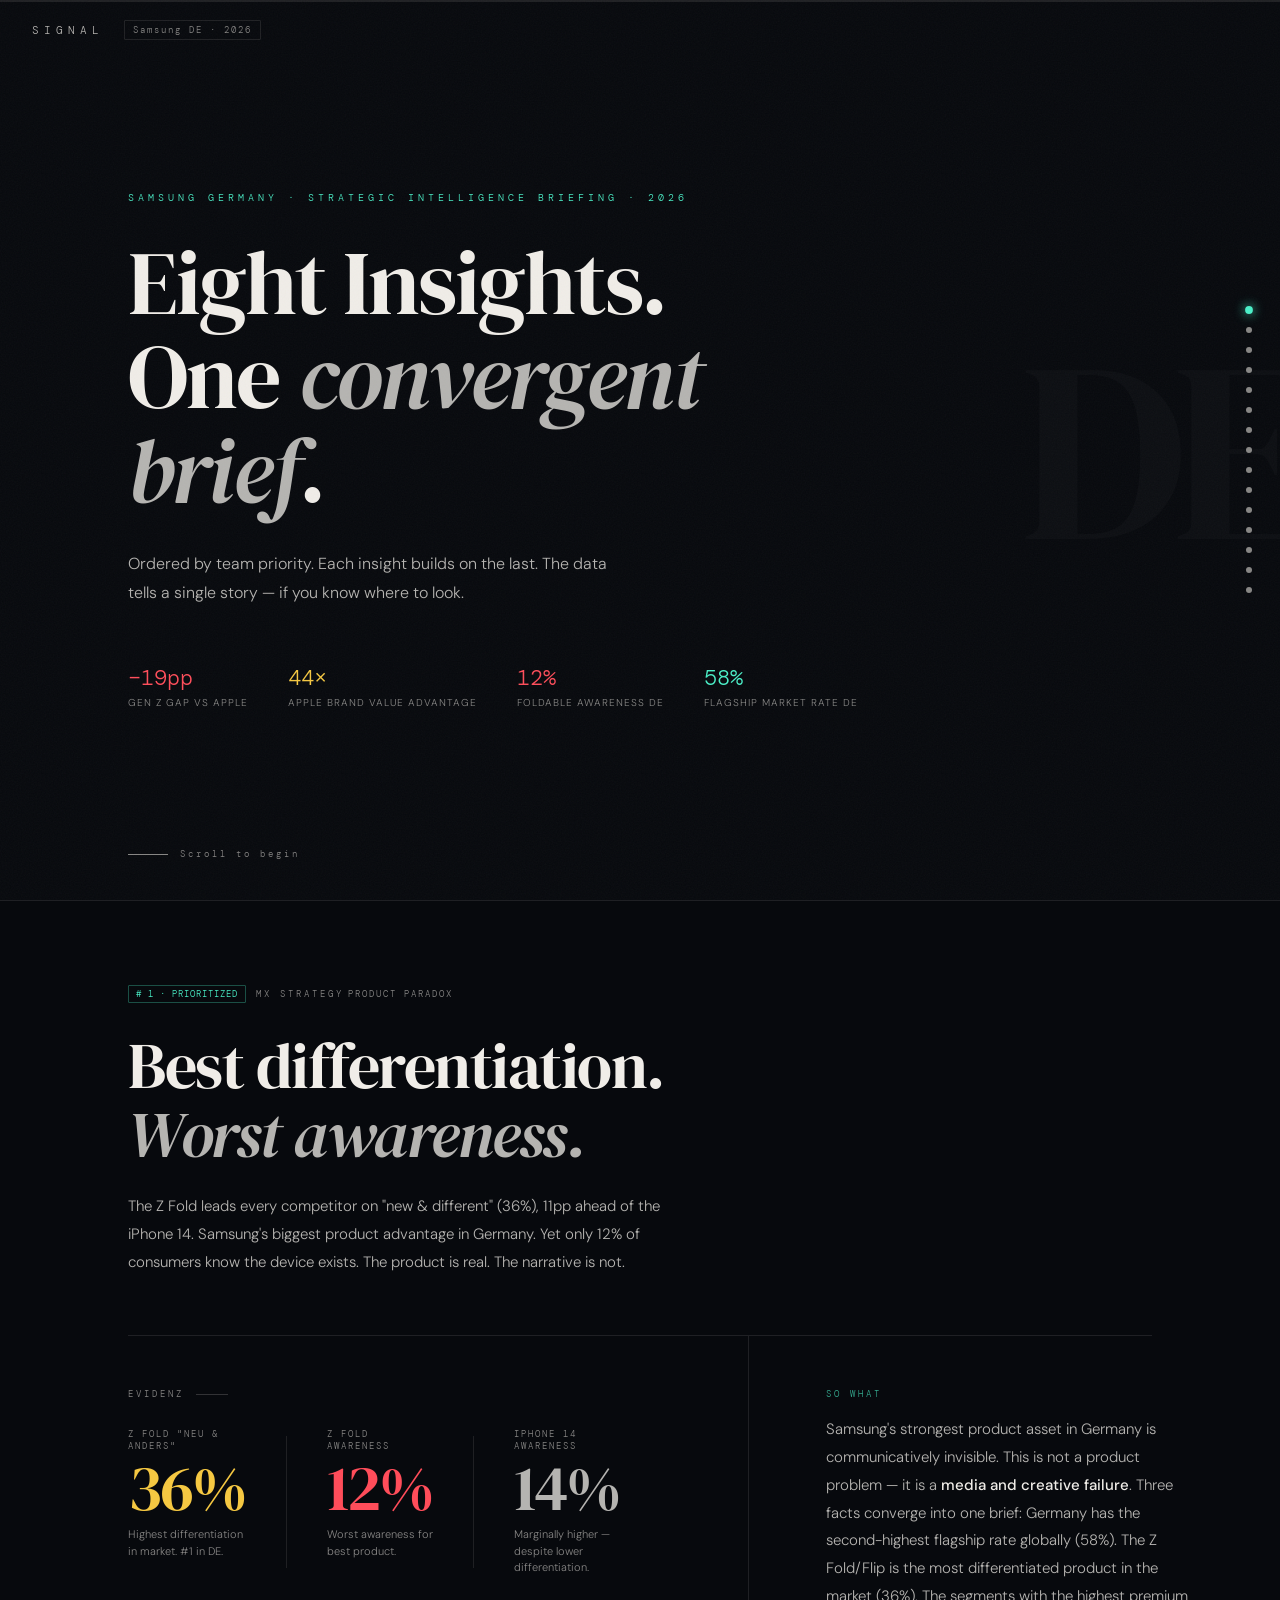
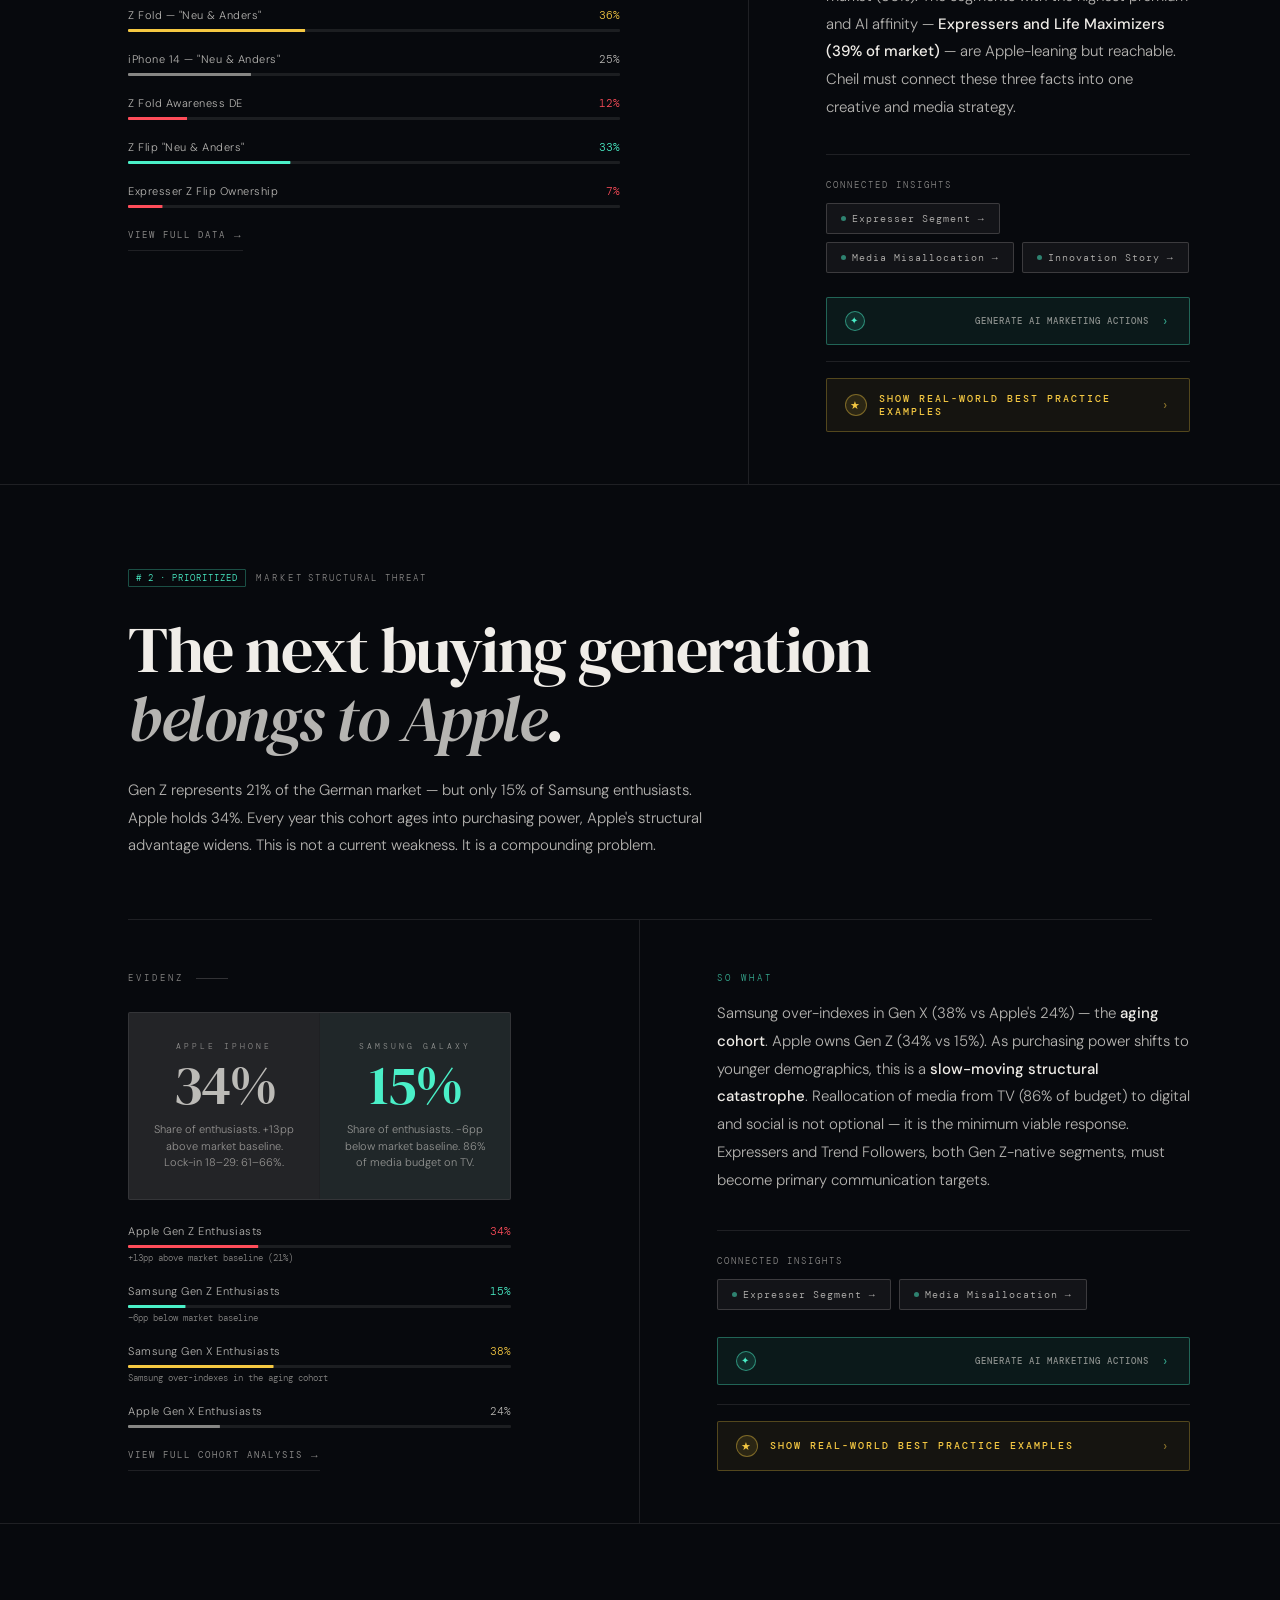
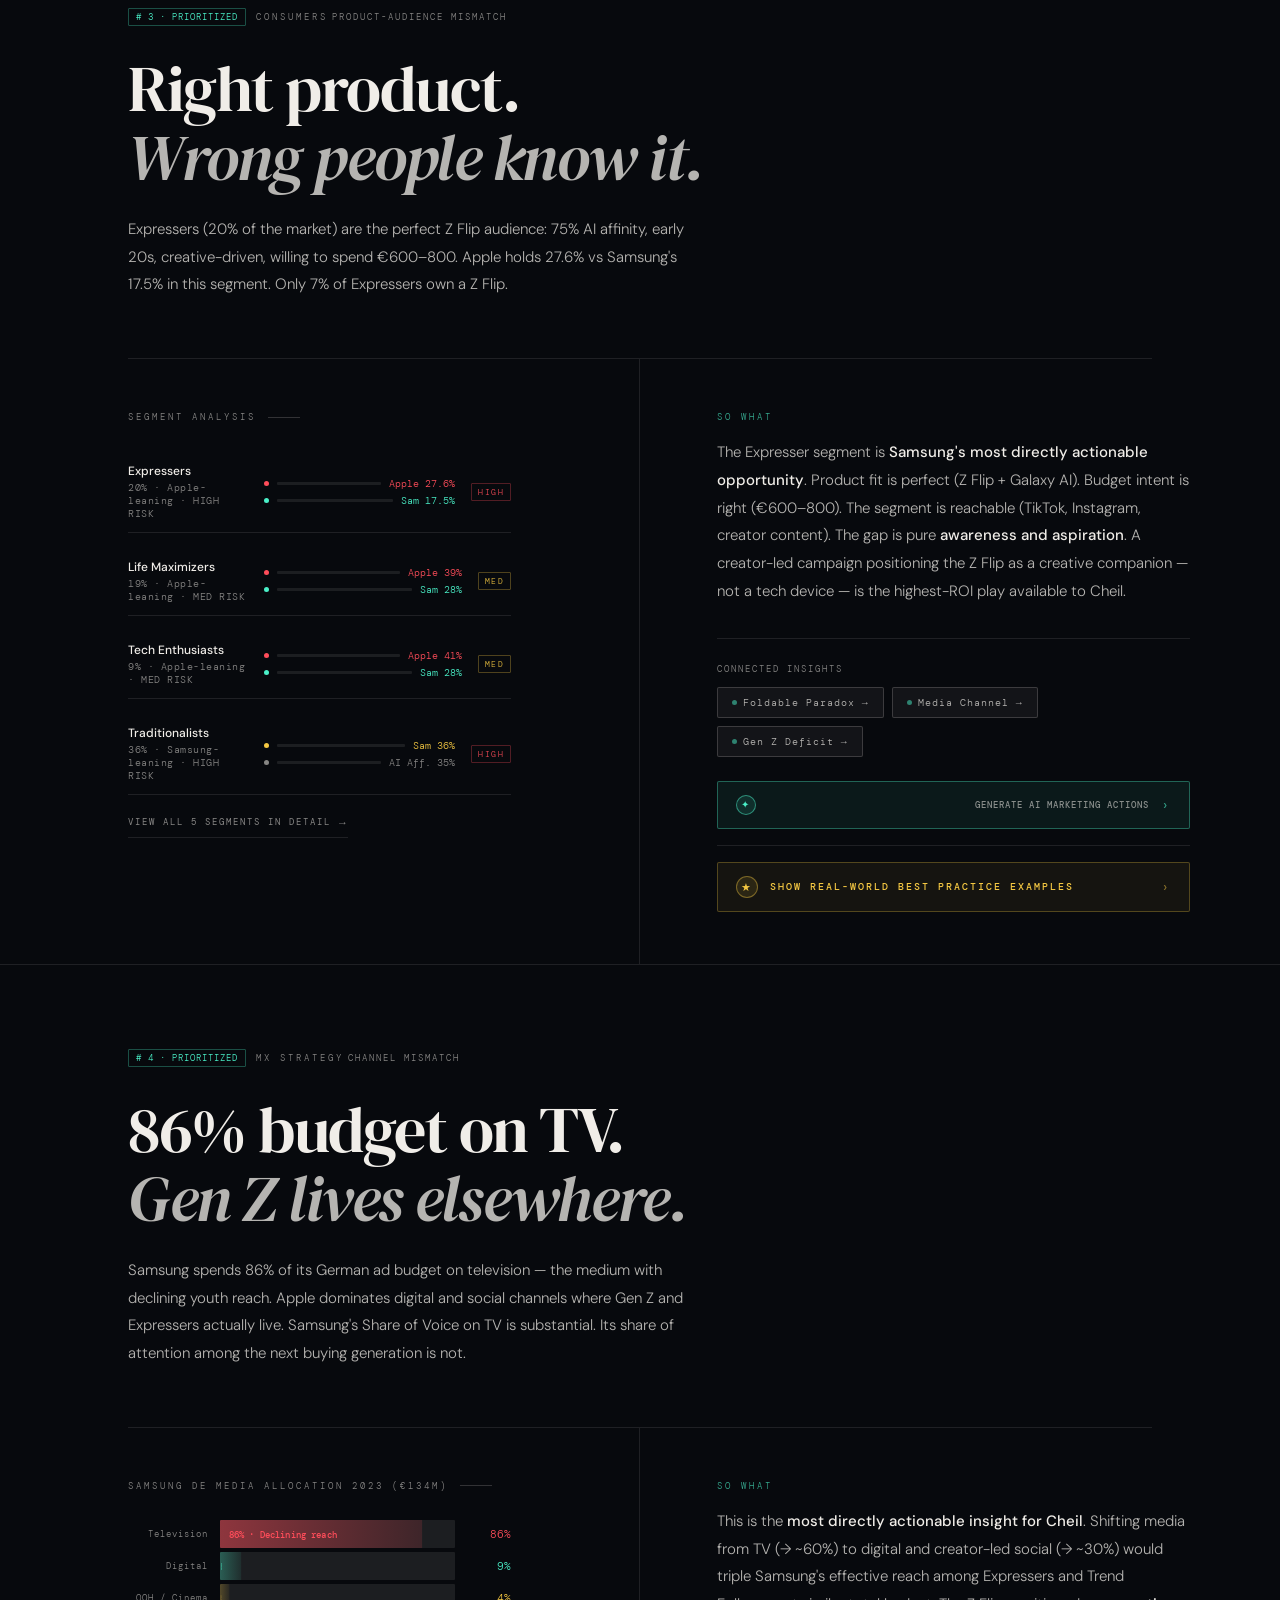
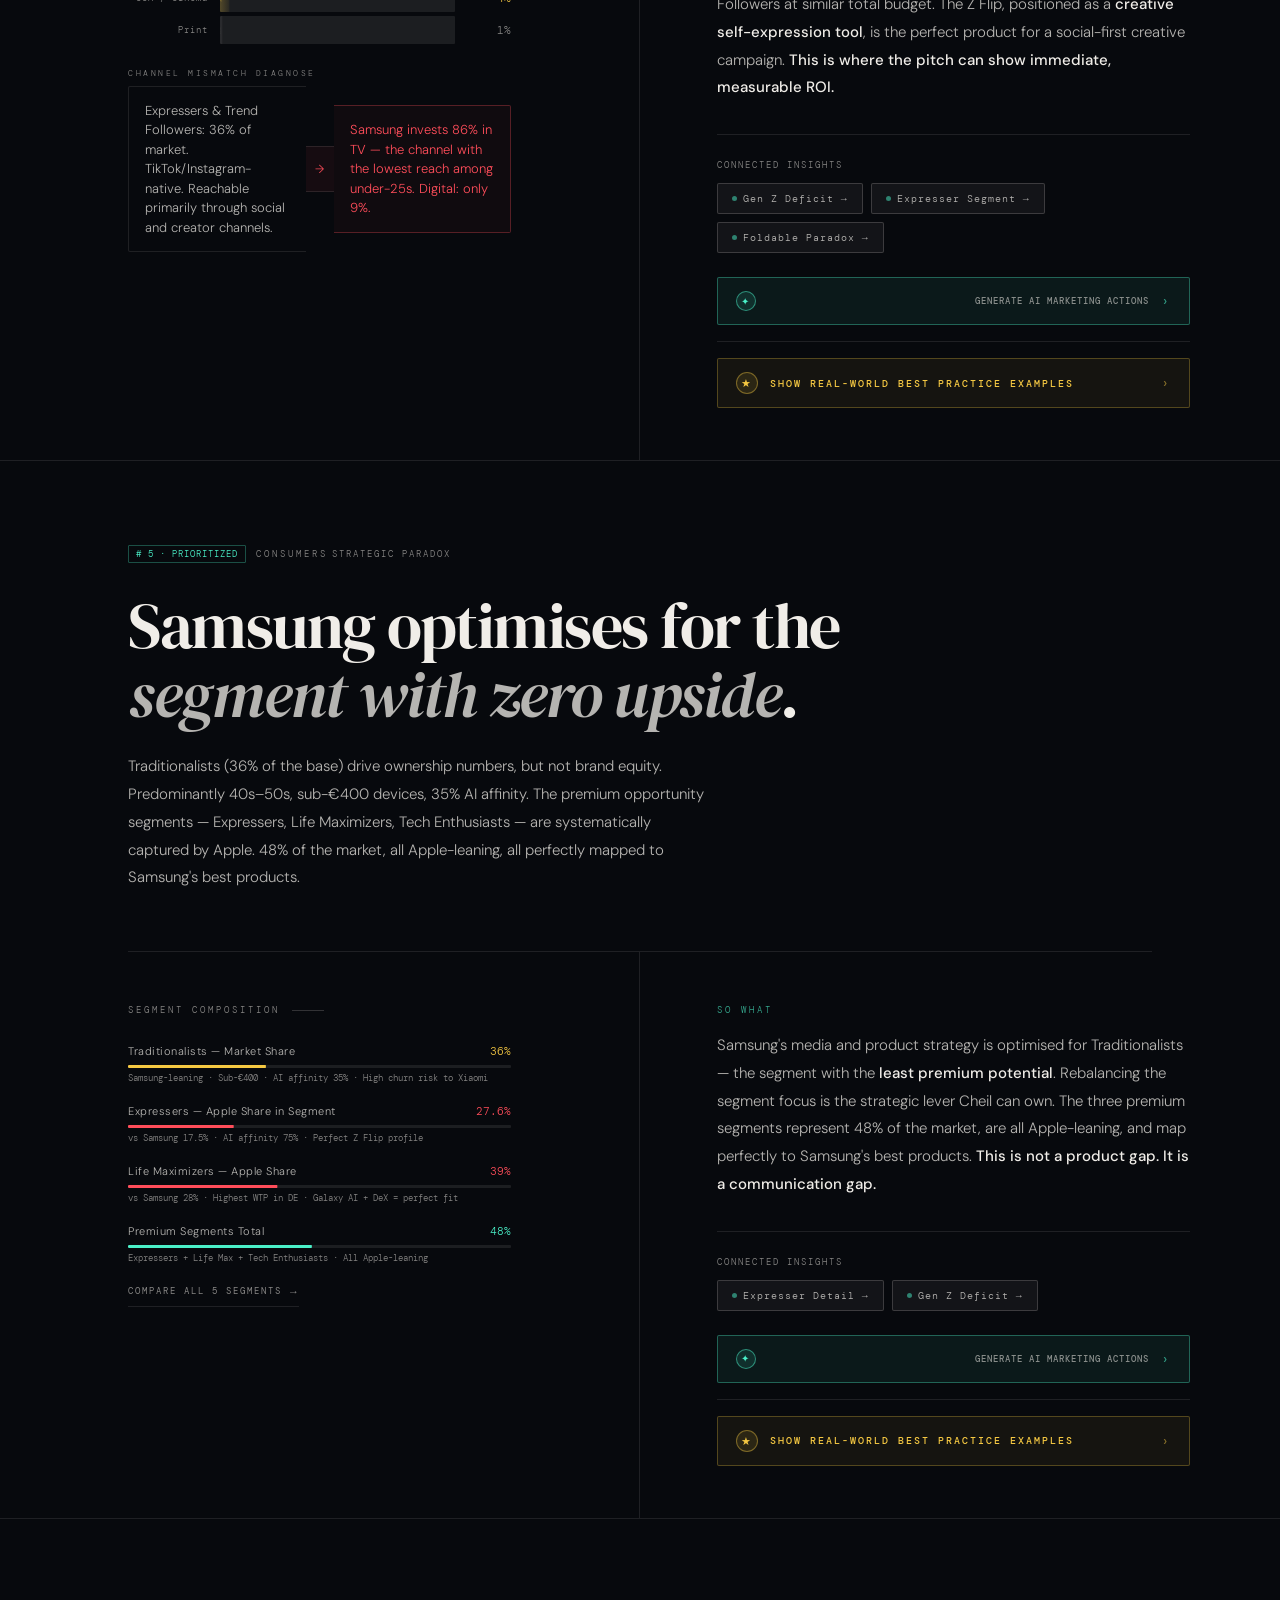
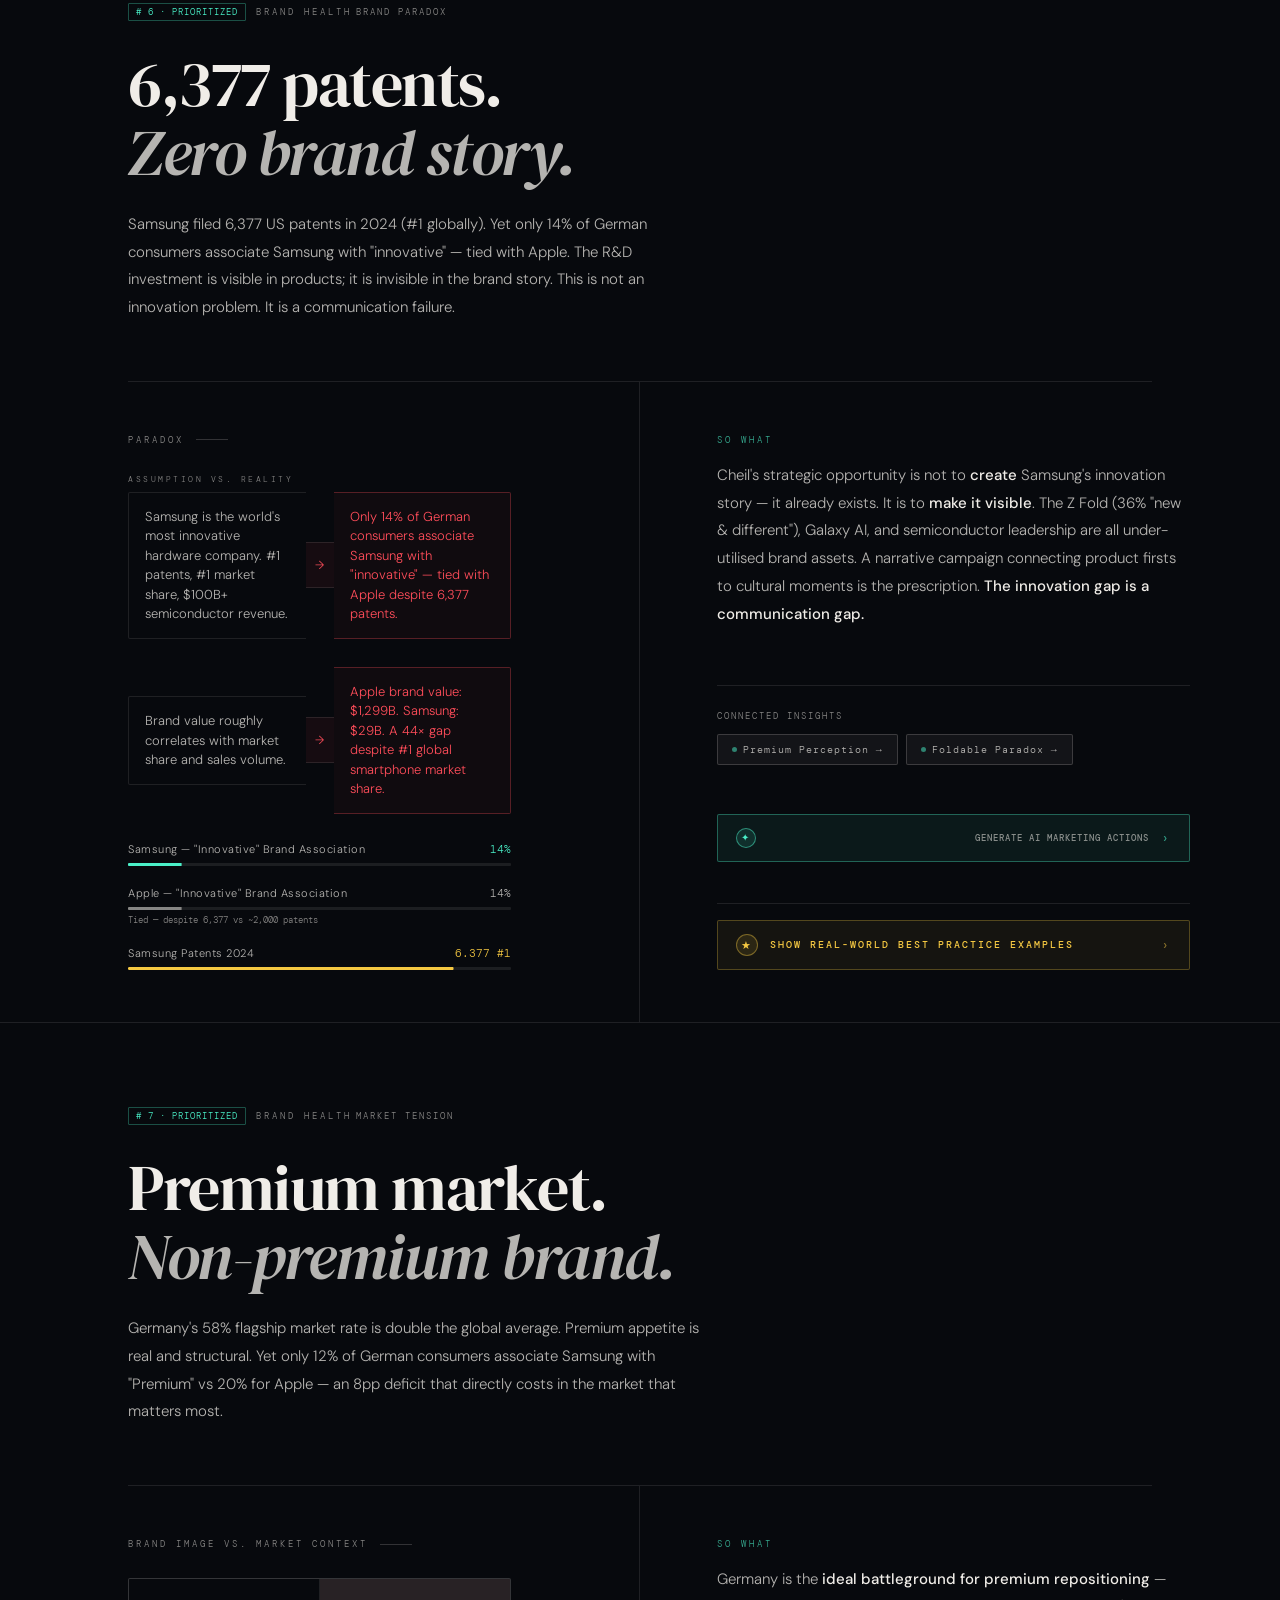
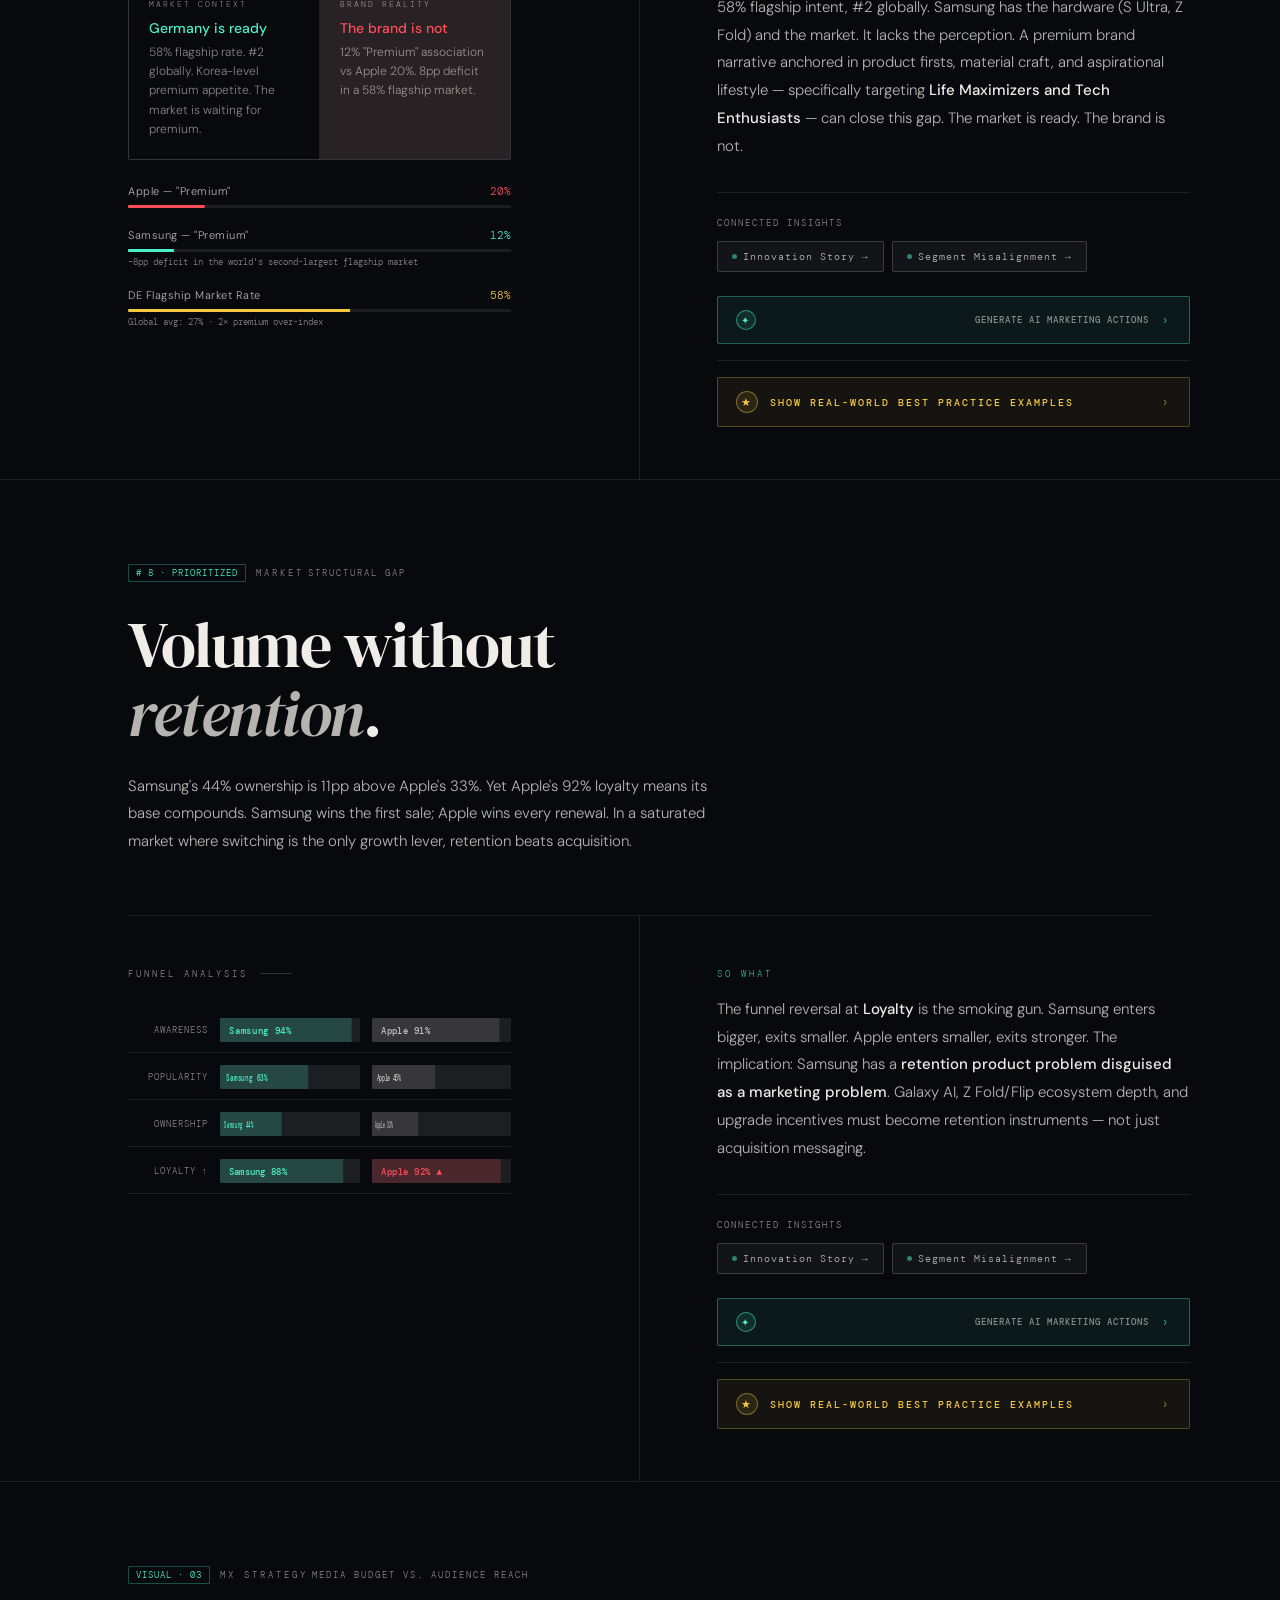
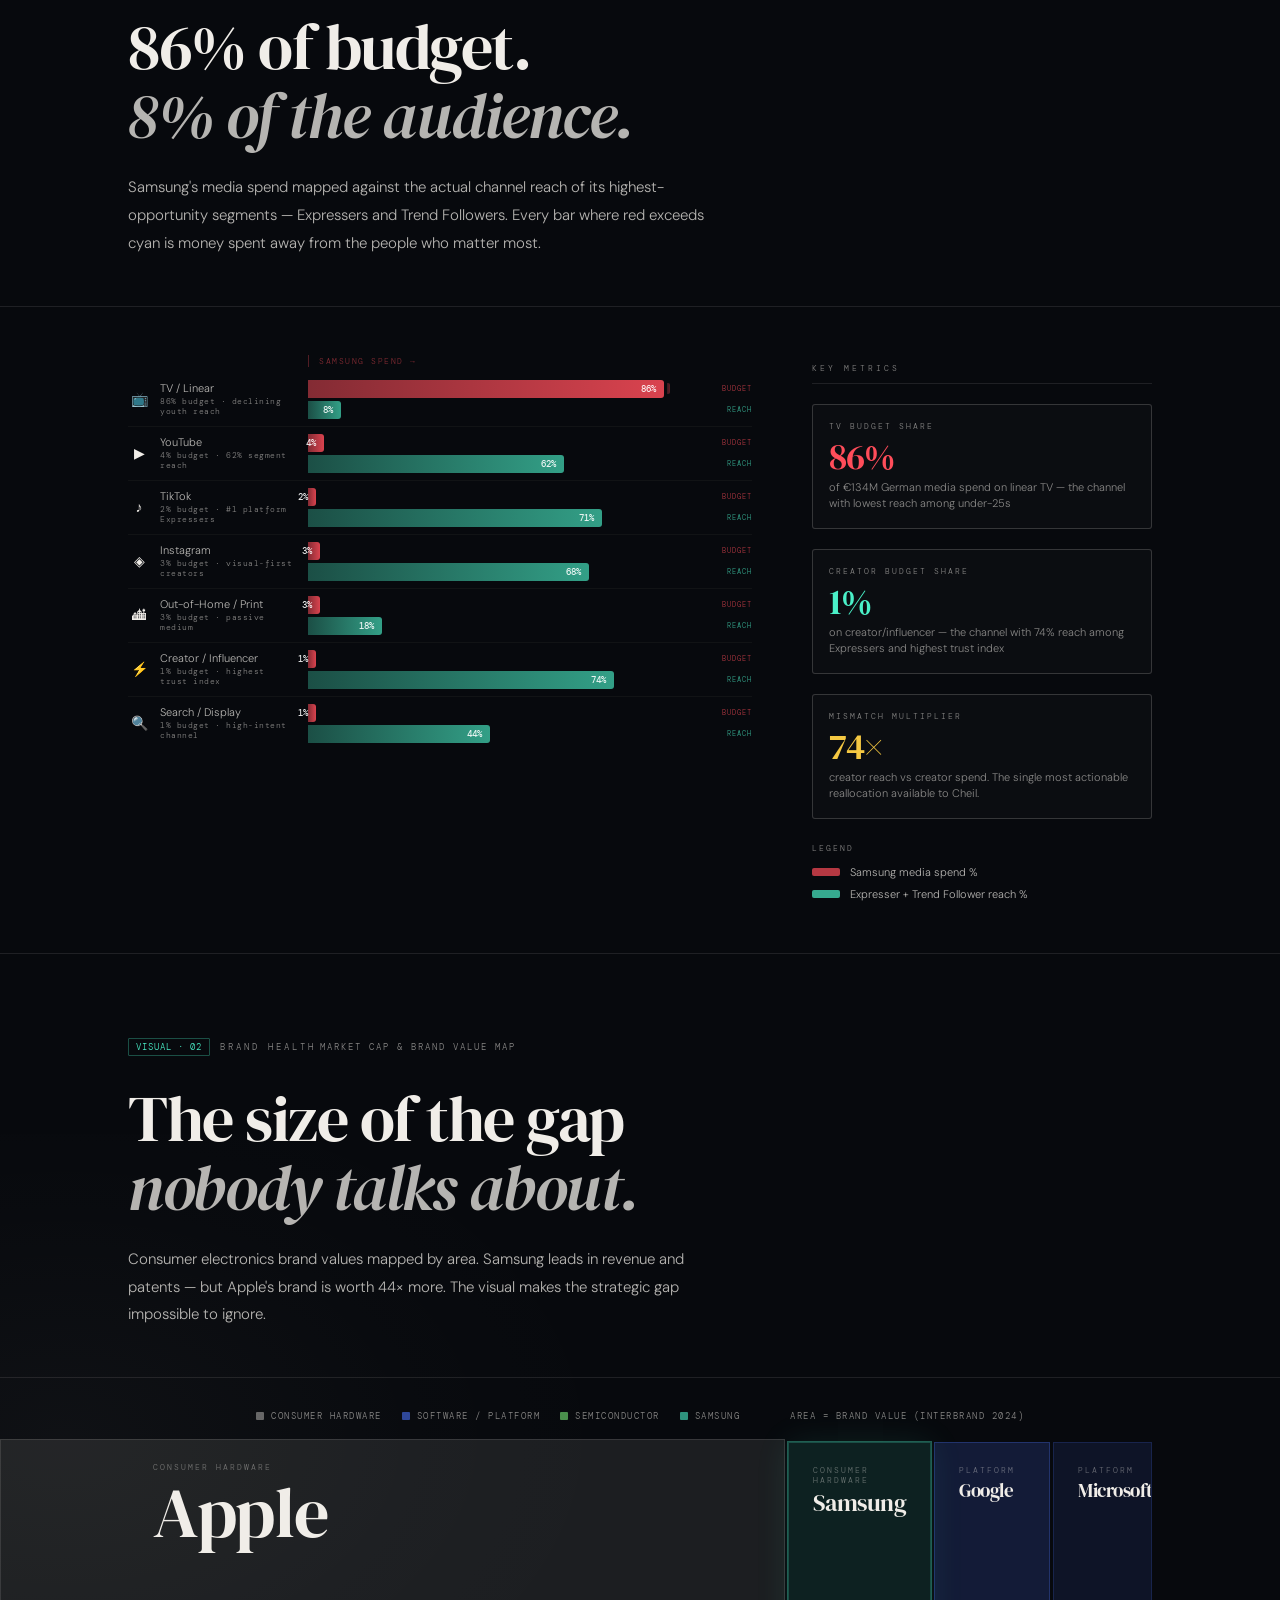
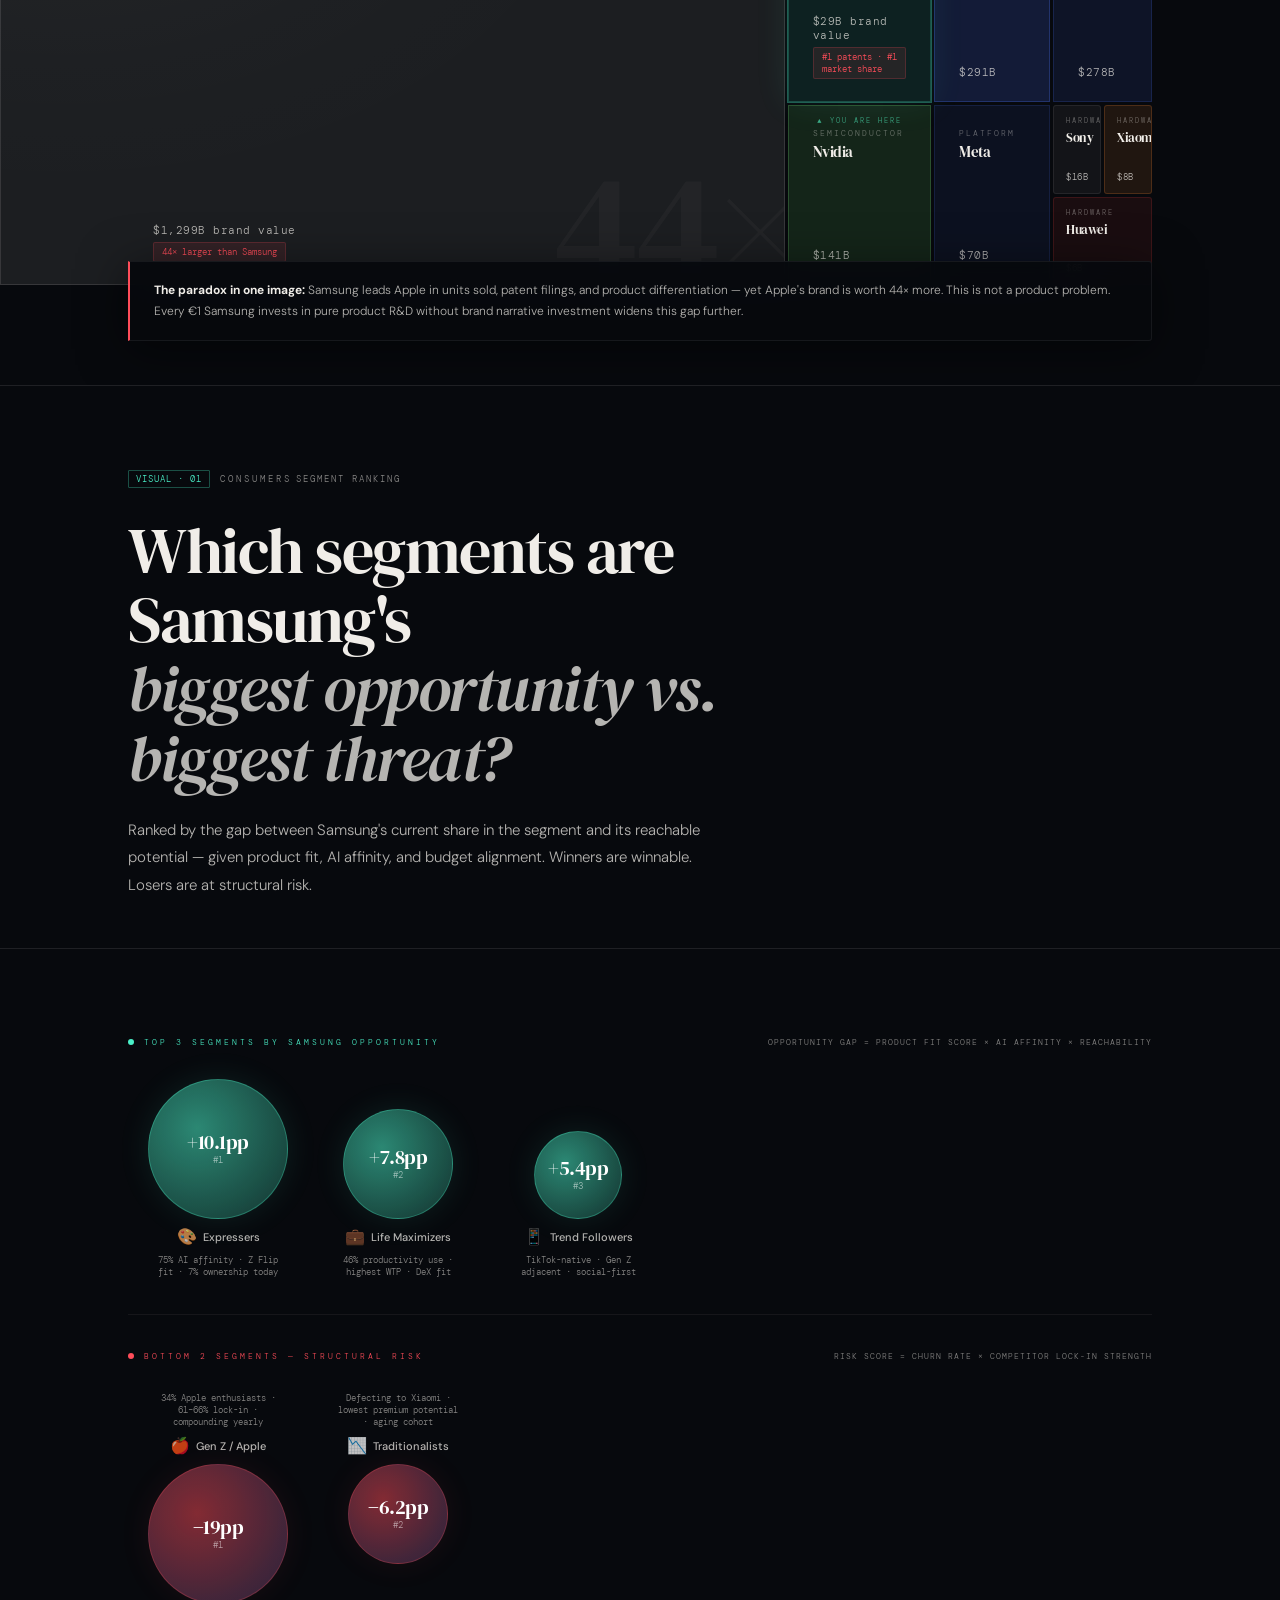
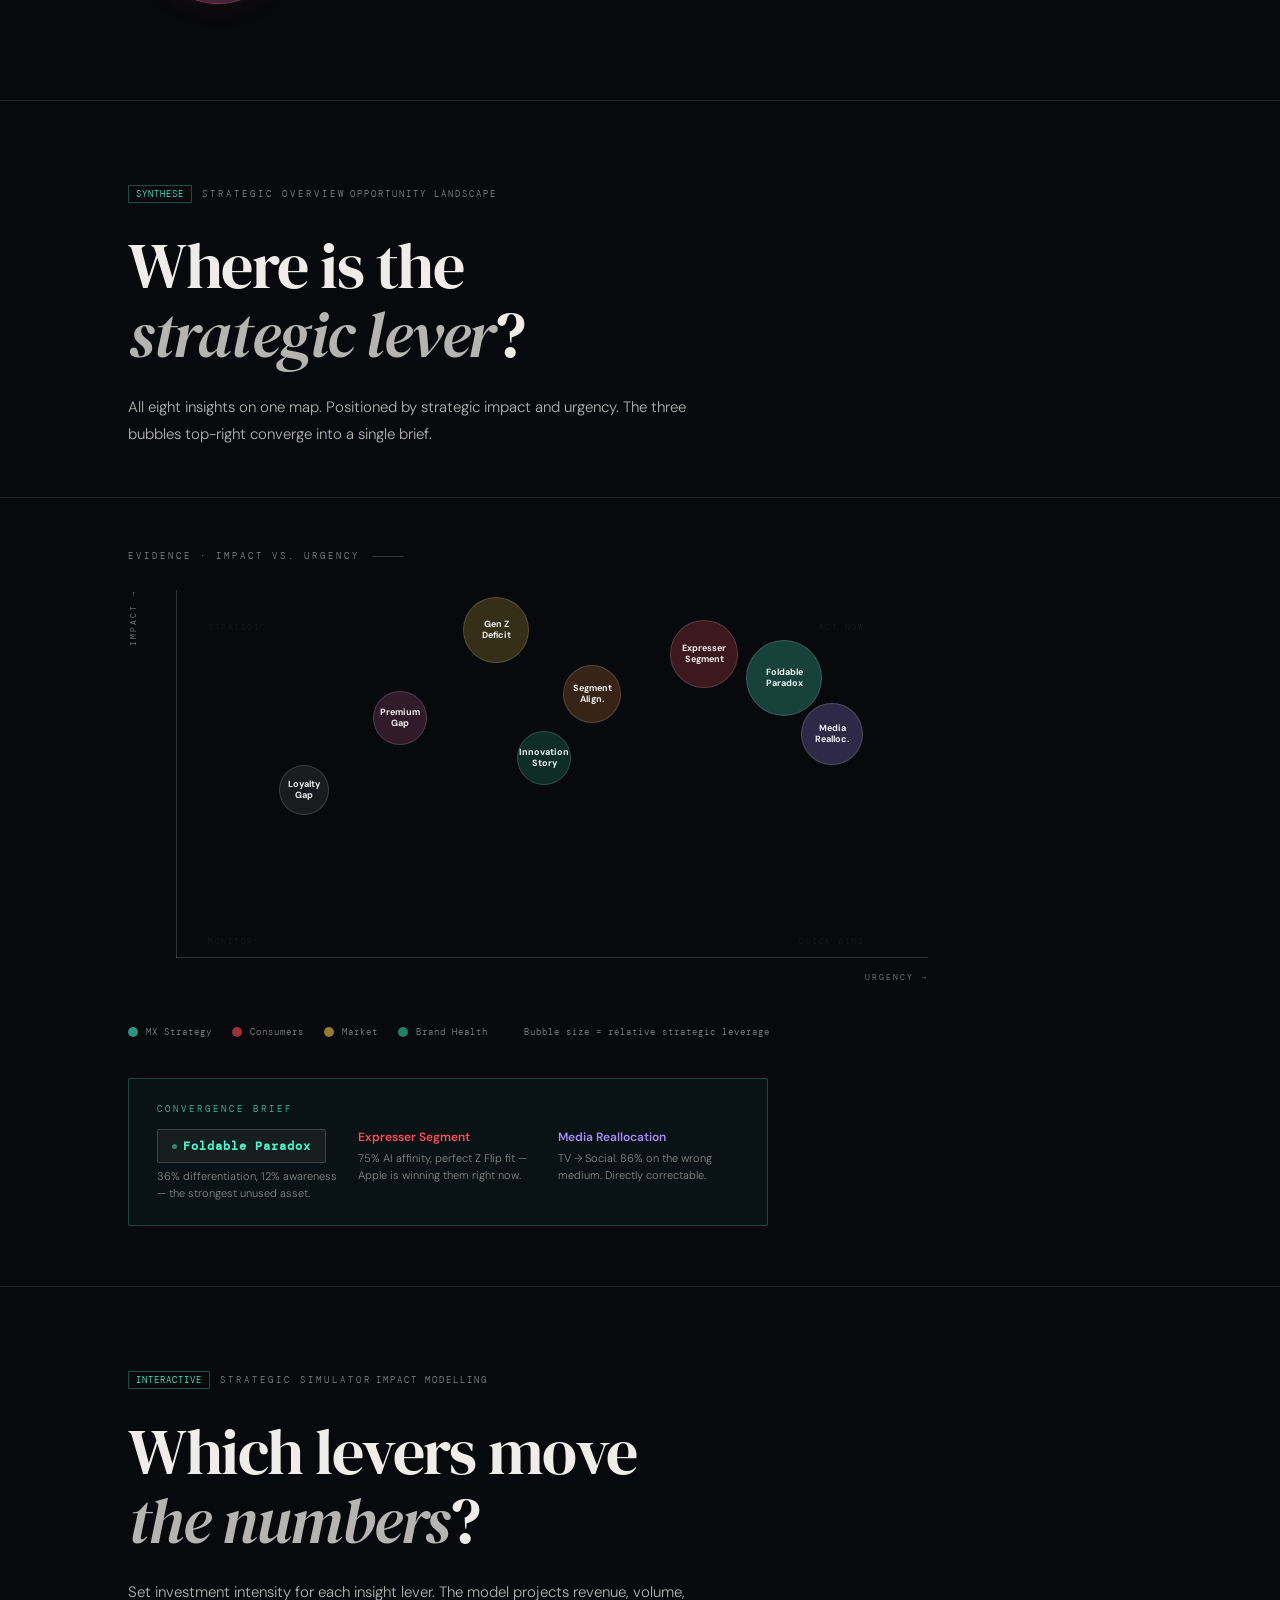
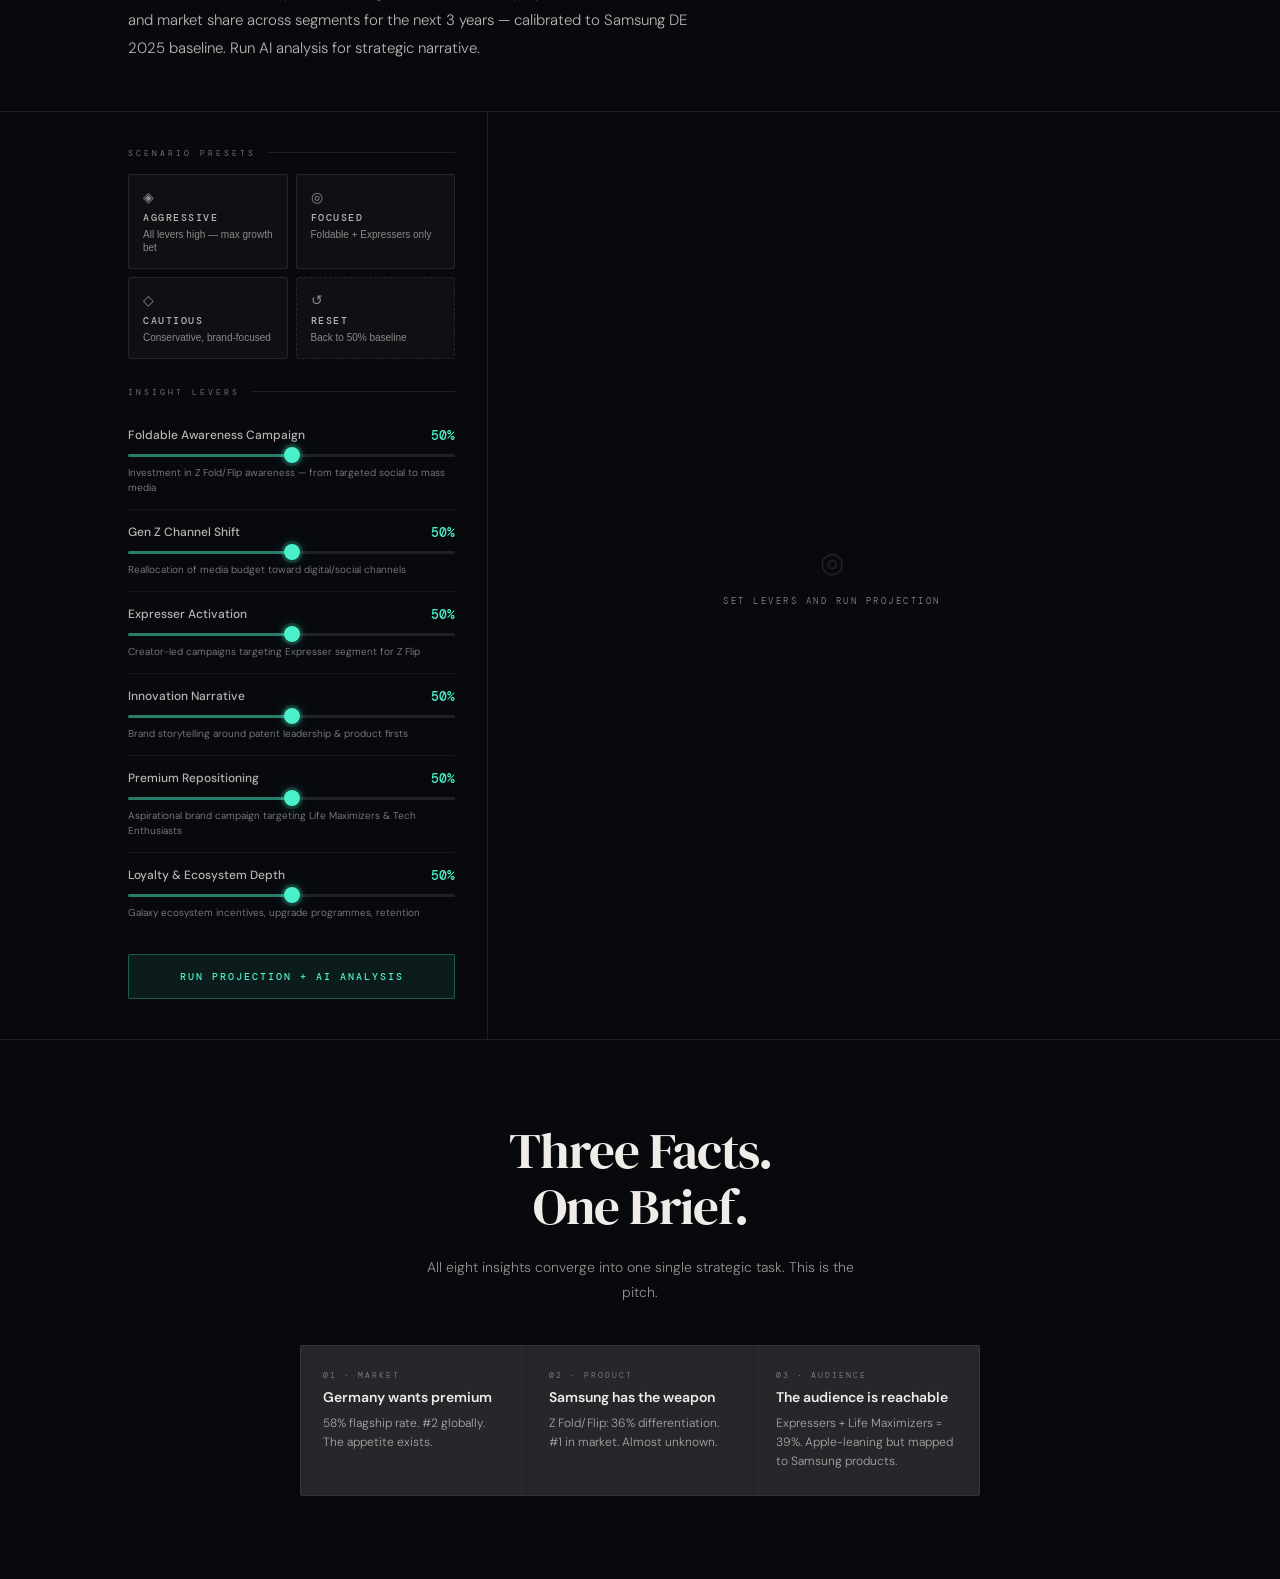
==== commit 78c6733a: "Update index.html" ====
--- a/index.html
+++ b/index.html
@@ -1544,6 +1544,1046 @@
   font-weight: 300;
 }
 
+
+/* ── BUBBLE RANKING SCENE ── */
+#scene-bubble-rank {
+  min-height: 100vh;
+  border-top: 1px solid var(--border);
+  display: flex;
+  flex-direction: column;
+}
+
+.brank-top {
+  padding: 80px 10vw 48px;
+  border-bottom: 1px solid var(--border);
+}
+
+.brank-body {
+  flex: 1;
+  padding: 52px 10vw 60px;
+  display: flex;
+  flex-direction: column;
+  gap: 0;
+}
+
+.brank-half {
+  flex: 1;
+  display: flex;
+  flex-direction: column;
+  padding: 36px 0;
+}
+
+.brank-half.winners { border-bottom: 1px solid rgba(240,237,232,0.06); }
+
+.brank-half-label {
+  font-family: 'DM Mono', monospace;
+  font-size: 8px;
+  letter-spacing: 3px;
+  text-transform: uppercase;
+  margin-bottom: 32px;
+  display: flex;
+  align-items: center;
+  gap: 10px;
+}
+
+.brank-half.winners .brank-half-label { color: var(--cyan); }
+.brank-half.losers .brank-half-label { color: var(--red); }
+
+.brank-half-label::before {
+  content: '';
+  width: 6px; height: 6px;
+  border-radius: 50%;
+  background: currentColor;
+  flex-shrink: 0;
+}
+
+.brank-half-subtitle {
+  font-family: 'DM Mono', monospace;
+  font-size: 8px;
+  letter-spacing: 1px;
+  color: var(--ink-faint);
+  margin-left: auto;
+}
+
+.brank-bubbles {
+  display: flex;
+  align-items: flex-end;
+  gap: 0;
+  flex: 1;
+  padding-bottom: 0;
+}
+
+.brank-bubbles.losers-row {
+  align-items: flex-start;
+}
+
+.brank-item {
+  display: flex;
+  flex-direction: column;
+  align-items: center;
+  gap: 10px;
+  flex: 1;
+  max-width: 180px;
+}
+
+.brank-bubble {
+  border-radius: 50%;
+  display: flex;
+  flex-direction: column;
+  align-items: center;
+  justify-content: center;
+  position: relative;
+  transition: transform 0.25s, filter 0.25s;
+  cursor: default;
+  flex-shrink: 0;
+}
+
+.brank-bubbles.winners-row .brank-bubble {
+  background: radial-gradient(circle at 35% 35%, rgba(74,240,200,0.55), rgba(74,240,200,0.18));
+  border: 1px solid rgba(74,240,200,0.3);
+  box-shadow: 0 0 32px rgba(74,240,200,0.1);
+}
+
+.brank-bubbles.losers-row .brank-bubble {
+  background: radial-gradient(circle at 35% 35%, rgba(255,77,90,0.5), rgba(167,139,250,0.2));
+  border: 1px solid rgba(255,77,90,0.25);
+  box-shadow: 0 0 32px rgba(255,77,90,0.08);
+}
+
+.brank-bubble:hover {
+  transform: scale(1.06);
+  filter: brightness(1.2);
+}
+
+.brank-val {
+  font-family: 'DM Serif Display', serif;
+  font-size: clamp(13px, 2vw, 20px);
+  letter-spacing: -0.5px;
+  color: #fff;
+  line-height: 1;
+}
+
+.brank-rank {
+  font-family: 'DM Mono', monospace;
+  font-size: 9px;
+  color: rgba(255,255,255,0.55);
+  margin-top: 2px;
+}
+
+.brank-country {
+  display: flex;
+  align-items: center;
+  gap: 6px;
+  font-size: 11px;
+  color: var(--ink-dim);
+  font-weight: 500;
+  white-space: nowrap;
+}
+
+.brank-flag {
+  font-size: 16px;
+  line-height: 1;
+}
+
+.brank-country-sub {
+  font-family: 'DM Mono', monospace;
+  font-size: 9px;
+  color: var(--ink-faint);
+  text-align: center;
+  line-height: 1.3;
+  max-width: 120px;
+}
+
+
+/* ── TREEMAP SCENE ── */
+#scene-treemap {
+  min-height: 100vh;
+  border-top: 1px solid var(--border);
+  display: flex;
+  flex-direction: column;
+  overflow: hidden;
+  position: relative;
+}
+
+/* Atmospheric glow behind the Apple cell */
+#scene-treemap::before {
+  content: '';
+  position: absolute;
+  top: 180px; left: -10vw;
+  width: 60vw; height: 75vh;
+  background: radial-gradient(ellipse at 25% 45%,
+    rgba(240,237,232,0.035) 0%,
+    rgba(240,237,232,0.008) 45%,
+    transparent 70%);
+  pointer-events: none;
+  z-index: 0;
+}
+
+.tmap-top {
+  padding: 80px 10vw 48px;
+  border-bottom: 1px solid var(--border);
+  position: relative; z-index: 1;
+}
+
+.tmap-body {
+  flex: 1;
+  padding: 32px 10vw 0;
+  display: flex;
+  flex-direction: column;
+  position: relative; z-index: 1;
+  overflow: hidden;
+}
+
+.tmap-legend {
+  display: flex;
+  gap: 20px;
+  flex-wrap: wrap;
+  margin-bottom: 20px;
+  padding: 0 10vw;
+}
+
+.tmap-legend-item {
+  display: flex;
+  align-items: center;
+  gap: 7px;
+  font-family: 'DM Mono', monospace;
+  font-size: 9px;
+  letter-spacing: 1.5px;
+  color: var(--ink-faint);
+  text-transform: uppercase;
+}
+
+.tmap-legend-dot {
+  width: 8px; height: 8px;
+  border-radius: 1px;
+  flex-shrink: 0;
+}
+
+/* ── GRID: Apple column intentionally massive but contained in 10vw padding ── */
+.tmap-grid {
+  display: grid;
+  gap: 3px;
+  /* 4.8fr Apple dominance makes the 44x gap visceral */
+  grid-template-columns: 4.8fr 1fr 0.85fr 0.72fr;
+  grid-template-rows: 260px 180px;
+  flex: 1;
+}
+
+.tmap-cell {
+  padding: 22px 24px;
+  display: flex;
+  flex-direction: column;
+  justify-content: space-between;
+  position: relative;
+  overflow: hidden;
+  cursor: default;
+  transition: filter 0.3s;
+}
+
+.tmap-cell:hover {
+  filter: brightness(1.12);
+  transform: scale(1.005);
+  z-index: 2;
+}
+
+/* Sector colours */
+.tmap-cell.cat-apple     { background: rgba(240,237,232,0.09); border: 1px solid rgba(240,237,232,0.12); }
+.tmap-cell.cat-samsung   { background: rgba(74,240,200,0.10); border: 1px solid rgba(74,240,200,0.22); }
+.tmap-cell.cat-google    { background: rgba(74,113,245,0.18); border: 1px solid rgba(74,113,245,0.28); }
+.tmap-cell.cat-microsoft { background: rgba(74,113,245,0.11); border: 1px solid rgba(74,113,245,0.18); }
+.tmap-cell.cat-meta      { background: rgba(74,113,245,0.08); border: 1px solid rgba(74,113,245,0.15); }
+.tmap-cell.cat-nvidia    { background: rgba(118,232,118,0.12); border: 1px solid rgba(118,232,118,0.22); }
+.tmap-cell.cat-sony      { background: rgba(240,237,232,0.05); border: 1px solid rgba(240,237,232,0.08); }
+.tmap-cell.cat-xiaomi    { background: rgba(255,140,50,0.10);  border: 1px solid rgba(255,140,50,0.2); }
+.tmap-cell.cat-huawei    { background: rgba(220,60,60,0.09);   border: 1px solid rgba(220,60,60,0.18); }
+
+.tmap-cell:hover { filter: brightness(1.15); z-index: 3; }
+
+.tmap-cell-brand {
+  font-family: 'DM Serif Display', serif;
+  letter-spacing: -0.5px;
+  color: var(--ink);
+  line-height: 1;
+}
+
+.tmap-cell-sector {
+  font-family: 'DM Mono', monospace;
+  font-size: 8px;
+  letter-spacing: 2px;
+  text-transform: uppercase;
+  opacity: 0.4;
+  margin-bottom: 6px;
+}
+
+.tmap-cell-val {
+  font-family: 'DM Mono', monospace;
+  font-size: 11px;
+  letter-spacing: 0.5px;
+  color: var(--ink-dim);
+  margin-top: auto;
+  padding-top: 10px;
+}
+
+.tmap-cell-delta {
+  font-family: 'DM Mono', monospace;
+  font-size: 9px;
+  margin-top: 5px;
+  display: inline-block;
+  padding: 3px 8px;
+  border-radius: 2px;
+}
+
+.tmap-cell-delta.gap {
+  color: var(--red);
+  background: rgba(255,77,90,0.1);
+  border: 1px solid rgba(255,77,90,0.2);
+}
+
+.tmap-cell-delta.lead {
+  color: var(--cyan);
+  background: rgba(74,240,200,0.08);
+  border: 1px solid rgba(74,240,200,0.2);
+}
+
+/* ── APPLE: bleeds LEFT off viewport — starts before the edge ── */
+.tmap-cell.cat-apple {
+  margin-left: -10vw;
+  padding-left: calc(10vw + 24px);
+  margin-top: -3px;
+}
+
+/* Giant ghost "44×" watermark — floats behind Apple content */
+.tmap-cell.cat-apple::before {
+  content: '44×';
+  position: absolute;
+  right: -16px; bottom: -24px;
+  font-family: 'DM Serif Display', serif;
+  font-size: clamp(90px, 13vw, 160px);
+  color: rgba(240,237,232,0.035);
+  line-height: 1;
+  pointer-events: none;
+  user-select: none;
+  letter-spacing: -4px;
+}
+
+/* ── SAMSUNG: glowing pulse border, annotation breaking below ── */
+.tmap-cell.cat-samsung {
+  overflow: visible; /* allow ::after to escape cell */
+}
+
+.tmap-cell.cat-samsung::before {
+  content: '';
+  position: absolute;
+  inset: -1px;
+  box-shadow: 0 0 0 1px rgba(74,240,200,0.35),
+              0 0 32px rgba(74,240,200,0.1);
+  pointer-events: none;
+  animation: samsungPulse 2.8s ease-in-out infinite;
+}
+
+@keyframes samsungPulse {
+  0%, 100% { opacity: 0.5; }
+  50%       { opacity: 1; }
+}
+
+/* Arrow annotation breaks OUT of the grid */
+.tmap-cell.cat-samsung::after {
+  content: '▲ YOU ARE HERE';
+  position: absolute;
+  bottom: -24px; left: 0; right: 0;
+  text-align: center;
+  font-family: 'DM Mono', monospace;
+  font-size: 7px;
+  letter-spacing: 2px;
+  color: var(--cyan);
+  opacity: 0.65;
+  white-space: nowrap;
+  pointer-events: none;
+}
+
+/* Font sizes scaled to cell importance */
+.tmap-cell.cat-apple .tmap-cell-brand     { font-size: clamp(40px, 5.5vw, 80px); }
+.tmap-cell.cat-samsung .tmap-cell-brand   { font-size: clamp(15px, 1.9vw, 24px); }
+.tmap-cell.cat-google .tmap-cell-brand,
+.tmap-cell.cat-microsoft .tmap-cell-brand { font-size: clamp(12px, 1.5vw, 19px); }
+.tmap-cell.cat-meta .tmap-cell-brand,
+.tmap-cell.cat-nvidia .tmap-cell-brand    { font-size: clamp(10px, 1.2vw, 15px); }
+.tmap-cell.cat-sony .tmap-cell-brand,
+.tmap-cell.cat-xiaomi .tmap-cell-brand,
+.tmap-cell.cat-huawei .tmap-cell-brand    { font-size: 11px; }
+
+/* ── CALLOUT: floats OVER the bottom edge of the grid ── */
+.tmap-callout {
+  position: relative;
+  margin: -24px 0 44px;
+  z-index: 10;
+  padding: 18px 24px;
+  border-left: 2px solid var(--red);
+  background: rgba(7,9,13,0.94);
+  backdrop-filter: blur(16px);
+  -webkit-backdrop-filter: blur(16px);
+  font-size: 12px;
+  color: var(--ink-dim);
+  line-height: 1.75;
+  border-radius: 0 3px 3px 0;
+  border-top: 1px solid rgba(240,237,232,0.07);
+  border-bottom: 1px solid rgba(240,237,232,0.07);
+  border-right: 1px solid rgba(240,237,232,0.07);
+  box-shadow: 0 8px 48px rgba(0,0,0,0.5);
+}
+
+.tmap-callout strong { color: var(--ink); }
+
+/* Grid placement */
+.tmap-apple     { grid-column: 1; grid-row: 1 / 3; }
+.tmap-samsung   { grid-column: 2; grid-row: 1; }
+.tmap-google    { grid-column: 3; grid-row: 1; }
+.tmap-microsoft { grid-column: 4; grid-row: 1; }
+.tmap-nvidia    { grid-column: 2; grid-row: 2; }
+.tmap-meta      { grid-column: 3; grid-row: 2; }
+.tmap-others    { grid-column: 4; grid-row: 2; display: grid; grid-template-columns: 1fr 1fr; gap: 3px; padding: 0; background: transparent; border: none; overflow: visible; }
+
+/* ── DUAL BAR CHART SCENE ── */
+#scene-media-bars {
+  min-height: 100vh;
+  border-top: 1px solid var(--border);
+  display: flex;
+  flex-direction: column;
+}
+
+.mbar-top {
+  padding: 80px 10vw 48px;
+  border-bottom: 1px solid var(--border);
+}
+
+.mbar-body {
+  flex: 1;
+  padding: 48px 10vw 52px;
+  display: grid;
+  grid-template-columns: 1fr 340px;
+  gap: 60px;
+  align-items: start;
+}
+
+.mbar-chart {
+  display: flex;
+  flex-direction: column;
+  gap: 0;
+}
+
+.mbar-ref-line-wrap {
+  position: relative;
+  margin-bottom: 8px;
+  padding-left: 180px;
+}
+
+.mbar-ref-line {
+  position: absolute;
+  top: 0; bottom: -9999px;
+  width: 1px;
+  z-index: 1;
+  pointer-events: none;
+}
+
+.mbar-ref-label {
+  font-family: 'DM Mono', monospace;
+  font-size: 8px;
+  letter-spacing: 1.5px;
+  color: var(--ink-faint);
+  text-transform: uppercase;
+  white-space: nowrap;
+  margin-left: 4px;
+}
+
+.mbar-row {
+  display: grid;
+  grid-template-columns: 180px 1fr;
+  align-items: center;
+  gap: 0;
+  padding: 7px 0;
+  border-bottom: 1px solid rgba(240,237,232,0.04);
+  position: relative;
+}
+
+.mbar-row:last-child { border-bottom: none; }
+
+.mbar-label-wrap {
+  display: flex;
+  align-items: center;
+  gap: 10px;
+  padding-right: 16px;
+}
+
+.mbar-icon {
+  font-size: 14px;
+  width: 22px;
+  text-align: center;
+  flex-shrink: 0;
+}
+
+.mbar-label {
+  font-size: 11px;
+  color: var(--ink-dim);
+  line-height: 1.2;
+}
+
+.mbar-label-sub {
+  font-family: 'DM Mono', monospace;
+  font-size: 8px;
+  color: var(--ink-faint);
+  margin-top: 1px;
+  letter-spacing: 0.5px;
+}
+
+.mbar-tracks {
+  display: flex;
+  flex-direction: column;
+  gap: 3px;
+  position: relative;
+}
+
+.mbar-track-row {
+  display: flex;
+  align-items: center;
+  gap: 8px;
+  height: 18px;
+}
+
+.mbar-bar-bg {
+  flex: 1;
+  height: 100%;
+  position: relative;
+  overflow: visible;
+}
+
+.mbar-fill {
+  height: 100%;
+  border-radius: 0 3px 3px 0;
+  display: flex;
+  align-items: center;
+  justify-content: flex-end;
+  padding-right: 8px;
+  position: relative;
+  transform-origin: left;
+  transform: scaleX(0);
+  transition: transform 0.9s cubic-bezier(0.16,1,0.3,1);
+  min-width: 4px;
+}
+
+.mbar-fill.animated { transform: scaleX(1); }
+
+.mbar-fill.samsung-spend {
+  background: linear-gradient(90deg, rgba(255,77,90,0.5), rgba(255,77,90,0.85));
+}
+
+.mbar-fill.audience-reach {
+  background: linear-gradient(90deg, rgba(74,240,200,0.3), rgba(74,240,200,0.65));
+}
+
+.mbar-fill-val {
+  font-family: 'DM Mono', monospace;
+  font-size: 9px;
+  font-weight: 500;
+  color: rgba(255,255,255,0.9);
+  white-space: nowrap;
+}
+
+.mbar-track-label {
+  font-family: 'DM Mono', monospace;
+  font-size: 7px;
+  letter-spacing: 1px;
+  text-transform: uppercase;
+  width: 64px;
+  flex-shrink: 0;
+  text-align: right;
+}
+
+.mbar-track-label.spend { color: rgba(255,77,90,0.7); }
+.mbar-track-label.reach { color: rgba(74,240,200,0.7); }
+
+/* overflow bar that breaks out */
+.mbar-fill.overflow {
+  border-radius: 0 3px 3px 0;
+  position: relative;
+}
+
+.mbar-fill.overflow::after {
+  content: '';
+  position: absolute;
+  right: -6px; top: 20%; bottom: 20%;
+  width: 3px;
+  background: inherit;
+  border-radius: 0 2px 2px 0;
+  opacity: 0.4;
+}
+
+.mbar-sidebar {
+  padding-top: 8px;
+}
+
+.mbar-sidebar-title {
+  font-family: 'DM Mono', monospace;
+  font-size: 8px;
+  letter-spacing: 3px;
+  color: var(--ink-faint);
+  text-transform: uppercase;
+  margin-bottom: 20px;
+  padding-bottom: 10px;
+  border-bottom: 1px solid var(--border);
+}
+
+.mbar-stat-block {
+  margin-bottom: 20px;
+  padding: 16px;
+  border: 1px solid var(--border-soft);
+  border-radius: 3px;
+  background: rgba(240,237,232,0.02);
+}
+
+.mbar-stat-label {
+  font-family: 'DM Mono', monospace;
+  font-size: 8px;
+  letter-spacing: 2px;
+  color: var(--ink-faint);
+  text-transform: uppercase;
+  margin-bottom: 8px;
+}
+
+.mbar-stat-val {
+  font-family: 'DM Serif Display', serif;
+  font-size: 36px;
+  letter-spacing: -1px;
+  line-height: 1;
+  margin-bottom: 4px;
+}
+
+.mbar-stat-desc {
+  font-size: 11px;
+  color: var(--ink-faint);
+  line-height: 1.5;
+}
+
+.mbar-legend {
+  display: flex;
+  flex-direction: column;
+  gap: 8px;
+  margin-top: 24px;
+}
+
+.mbar-legend-row {
+  display: flex;
+  align-items: center;
+  gap: 10px;
+  font-size: 11px;
+  color: var(--ink-dim);
+}
+
+.mbar-legend-bar {
+  width: 28px;
+  height: 8px;
+  border-radius: 2px;
+  flex-shrink: 0;
+}
+
+/* ── SIMULATOR LAYOUT & CONTROLS ── */
+#scene-simulator {
+  min-height: 100vh;
+  border-top: 1px solid var(--border);
+  display: flex;
+  flex-direction: column;
+}
+
+.sim-top {
+  padding: 80px 10vw 48px;
+  border-bottom: 1px solid var(--border);
+}
+
+.sim-body {
+  display: grid;
+  grid-template-columns: 360px minmax(0, 640px);
+  min-height: calc(100vh - 300px);
+  padding: 0 10vw;
+  max-width: 1400px;
+  width: 100%;
+}
+
+.sim-controls {
+  padding: 36px 32px 40px 0;
+  border-right: 1px solid var(--border);
+  overflow-y: auto;
+  display: flex;
+  flex-direction: column;
+  gap: 0;
+}
+
+.sim-output {
+  padding: 36px 0 36px 48px;
+  overflow-y: auto;
+}
+
+/* Section label with extending rule */
+.sim-section-label {
+  font-family: 'DM Mono', monospace;
+  font-size: 8px;
+  letter-spacing: 3px;
+  color: var(--ink-faint);
+  text-transform: uppercase;
+  margin-bottom: 16px;
+  display: flex;
+  align-items: center;
+  gap: 12px;
+  white-space: nowrap;
+}
+.sim-section-label::after {
+  content: '';
+  flex: 1;
+  height: 1px;
+  background: var(--border);
+  min-width: 0;
+}
+
+/* ── INDIVIDUAL LEVER ── */
+.sim-lever {
+  padding: 14px 0;
+  border-bottom: 1px solid rgba(240,237,232,0.05);
+}
+.sim-lever:last-of-type { border-bottom: none; }
+
+.sim-lever-header {
+  display: flex;
+  justify-content: space-between;
+  align-items: center;
+  margin-bottom: 10px;
+  gap: 8px;
+}
+
+.sim-lever-name {
+  font-size: 12px;
+  font-weight: 500;
+  color: var(--ink-dim);
+  line-height: 1.2;
+}
+
+.sim-lever-val {
+  font-family: 'DM Mono', monospace;
+  font-size: 13px;
+  font-weight: 500;
+  color: var(--cyan);
+  min-width: 38px;
+  text-align: right;
+  flex-shrink: 0;
+}
+
+/* ── SLIDER ── */
+.sim-slider {
+  -webkit-appearance: none;
+  appearance: none;
+  width: 100%;
+  height: 3px;
+  border-radius: 2px;
+  background: rgba(240,237,232,0.1);
+  outline: none;
+  cursor: pointer;
+  display: block;
+  margin-bottom: 8px;
+}
+
+.sim-slider::-webkit-slider-thumb {
+  -webkit-appearance: none;
+  width: 16px; height: 16px;
+  border-radius: 50%;
+  background: var(--cyan);
+  cursor: pointer;
+  box-shadow: 0 0 0 3px rgba(74,240,200,0.15), 0 0 12px rgba(74,240,200,0.3);
+  transition: box-shadow 0.2s, transform 0.15s;
+}
+
+.sim-slider::-webkit-slider-thumb:hover,
+.sim-slider:active::-webkit-slider-thumb {
+  box-shadow: 0 0 0 5px rgba(74,240,200,0.12), 0 0 20px rgba(74,240,200,0.45);
+  transform: scale(1.15);
+}
+
+/* Dynamic fill — JS updates --val on each lever */
+.sim-slider {
+  background: linear-gradient(
+    to right,
+    rgba(74,240,200,0.5) 0%,
+    rgba(74,240,200,0.5) var(--val, 50%),
+    rgba(240,237,232,0.1) var(--val, 50%),
+    rgba(240,237,232,0.1) 100%
+  );
+}
+
+.sim-lever-desc {
+  font-size: 10px;
+  color: var(--ink-faint);
+  line-height: 1.5;
+}
+
+/* ── RUN BUTTON ── */
+.sim-run-btn {
+  width: 100%;
+  margin-top: 20px;
+  padding: 15px 20px;
+  background: rgba(74,240,200,0.08);
+  border: 1px solid rgba(74,240,200,0.3);
+  color: var(--cyan);
+  font-family: 'DM Mono', monospace;
+  font-size: 10px;
+  letter-spacing: 2px;
+  text-transform: uppercase;
+  border-radius: 2px;
+  cursor: pointer;
+  transition: all 0.25s;
+  display: flex;
+  align-items: center;
+  justify-content: center;
+  gap: 10px;
+  font-weight: 500;
+}
+
+.sim-run-btn:hover {
+  background: rgba(74,240,200,0.14);
+  border-color: rgba(74,240,200,0.5);
+  box-shadow: 0 0 28px rgba(74,240,200,0.1);
+}
+
+.sim-run-btn:disabled { opacity: 0.5; cursor: wait; }
+
+.sim-spinner {
+  width: 14px; height: 14px;
+  border-radius: 50%;
+  border: 2px solid rgba(74,240,200,0.3);
+  border-top-color: var(--cyan);
+  display: none;
+  animation: spin 0.8s linear infinite;
+  flex-shrink: 0;
+}
+
+.sim-run-btn.running .sim-spinner { display: block; }
+
+/* ── OUTPUT PLACEHOLDER ── */
+.sim-placeholder {
+  display: flex;
+  flex-direction: column;
+  align-items: center;
+  justify-content: center;
+  height: 100%;
+  min-height: 360px;
+  gap: 14px;
+  color: var(--ink-faint);
+  text-align: center;
+}
+
+.sim-placeholder-icon {
+  font-size: 28px;
+  opacity: 0.2;
+}
+
+.sim-placeholder-text {
+  font-family: 'DM Mono', monospace;
+  font-size: 9px;
+  letter-spacing: 2.5px;
+  text-transform: uppercase;
+}
+
+/* ── YEAR TABS ── */
+.sim-results { display: none; }
+.sim-results.visible { display: block; animation: fadeIn 0.4s ease; }
+
+.sim-year-tabs {
+  display: flex;
+  gap: 2px;
+  margin-bottom: 28px;
+  border-bottom: 1px solid var(--border);
+}
+
+.sim-year-tab {
+  font-family: 'DM Mono', monospace;
+  font-size: 9px;
+  letter-spacing: 2px;
+  padding: 10px 18px;
+  color: var(--ink-faint);
+  cursor: pointer;
+  border-bottom: 2px solid transparent;
+  margin-bottom: -1px;
+  transition: all 0.2s;
+  background: none;
+  border-top: none; border-left: none; border-right: none;
+}
+
+.sim-year-tab:hover { color: var(--ink-dim); }
+.sim-year-tab.active { color: var(--cyan); border-bottom-color: var(--cyan); }
+
+.sim-year-panel { display: none; }
+.sim-year-panel.active { display: block; }
+
+.sim-ai-narrative {
+  padding: 20px 24px;
+  border-left: 2px solid var(--cyan);
+  background: rgba(74,240,200,0.03);
+  font-size: 13px;
+  line-height: 1.85;
+  color: var(--ink-dim);
+  border-radius: 0 2px 2px 0;
+  margin-top: 20px;
+}
+
+.sim-ai-narrative strong { color: var(--ink); }
+
+.sim-ai-label {
+  font-family: 'DM Mono', monospace;
+  font-size: 8px;
+  letter-spacing: 3px;
+  color: var(--cyan);
+  opacity: 0.7;
+  text-transform: uppercase;
+  margin-bottom: 10px;
+}
+
+
+/* ── BEST PRACTICE BUTTON + CARDS ── */
+.best-practice {
+  margin-top: 16px;
+  padding-top: 16px;
+  border-top: 1px solid var(--border);
+}
+
+.bp-trigger {
+  display: flex;
+  align-items: center;
+  gap: 12px;
+  width: 100%;
+  padding: 13px 18px;
+  background: rgba(245,200,66,0.06);
+  border: 1px solid rgba(245,200,66,0.28);
+  color: var(--amber);
+  font-family: 'DM Mono', monospace;
+  font-size: 10px;
+  letter-spacing: 2px;
+  text-transform: uppercase;
+  border-radius: 2px;
+  cursor: pointer;
+  transition: all 0.25s;
+  text-align: left;
+}
+
+.bp-trigger:hover {
+  background: rgba(245,200,66,0.12);
+  border-color: rgba(245,200,66,0.5);
+  box-shadow: 0 0 24px rgba(245,200,66,0.07);
+}
+
+.bp-trigger:disabled { opacity: 0.5; cursor: wait; }
+
+.bp-spark {
+  width: 22px; height: 22px;
+  border-radius: 50%;
+  border: 1px solid rgba(245,200,66,0.4);
+  background: rgba(245,200,66,0.1);
+  display: flex; align-items: center; justify-content: center;
+  font-size: 11px;
+  flex-shrink: 0;
+  transition: all 0.25s;
+}
+
+.bp-trigger.loading .bp-spark {
+  animation: spin 1s linear infinite;
+  border-color: var(--amber);
+  border-right-color: transparent;
+  font-size: 0;
+}
+
+.bp-label { flex: 1; font-weight: 500; }
+
+.bp-arrow {
+  margin-left: auto;
+  font-size: 14px;
+  opacity: 0.5;
+  transition: transform 0.2s;
+}
+
+.bp-trigger.open .bp-arrow { transform: rotate(90deg); }
+
+.bp-results {
+  display: none;
+  margin-top: 14px;
+  animation: fadeIn 0.3s ease;
+}
+.bp-results.visible { display: block; }
+
+.bp-example {
+  border: 1px solid var(--border-soft);
+  border-radius: 2px;
+  overflow: hidden;
+  margin-bottom: 10px;
+}
+
+.bp-example-header {
+  display: flex;
+  align-items: center;
+  gap: 10px;
+  padding: 11px 16px;
+  background: rgba(240,237,232,0.03);
+  border-bottom: 1px solid var(--border);
+  flex-wrap: wrap;
+}
+
+.bp-company-tag {
+  font-family: 'DM Mono', monospace;
+  font-size: 8px;
+  letter-spacing: 2px;
+  text-transform: uppercase;
+  padding: 3px 8px;
+  border-radius: 1px;
+  border: 1px solid;
+  flex-shrink: 0;
+}
+.bp-company-tag.competitor      { color: var(--red);   border-color: rgba(255,77,90,0.35); }
+.bp-company-tag.cross-industry  { color: var(--cyan);  border-color: rgba(74,240,200,0.35); }
+
+.bp-company-name {
+  font-size: 13px;
+  font-weight: 600;
+  color: var(--ink);
+}
+
+.bp-result-badge {
+  margin-left: auto;
+  font-family: 'DM Mono', monospace;
+  font-size: 9px;
+  letter-spacing: 1px;
+  color: var(--cyan);
+  border: 1px solid rgba(74,240,200,0.25);
+  padding: 3px 8px;
+  border-radius: 1px;
+  white-space: nowrap;
+}
+
+.bp-example-body {
+  padding: 16px;
+  display: grid;
+  grid-template-columns: 1fr 1fr 1fr;
+  gap: 16px;
+}
+
+.bp-col-label {
+  font-family: 'DM Mono', monospace;
+  font-size: 8px;
+  letter-spacing: 2px;
+  color: var(--ink-faint);
+  text-transform: uppercase;
+  margin-bottom: 6px;
+}
+
+.bp-col-text {
+  font-size: 12px;
+  color: var(--ink-dim);
+  line-height: 1.6;
+}
+.bp-col-text strong { color: var(--ink); }
+
 /* ── ANIMATIONS ── */
 @keyframes revealUp {
   from { opacity: 0; transform: translateY(16px); }
@@ -1757,6 +2797,9 @@
   <div class="ch-dot" data-target="scene-f6"><span class="dot-label">Innovation Story</span></div>
   <div class="ch-dot" data-target="scene-f7"><span class="dot-label">Premium Gap</span></div>
   <div class="ch-dot" data-target="scene-f8"><span class="dot-label">Loyalty Gap</span></div>
+  <div class="ch-dot" data-target="scene-bubble-rank"><span class="dot-label">Segment Ranking</span></div>
+  <div class="ch-dot" data-target="scene-treemap"><span class="dot-label">Brand Value Map</span></div>
+  <div class="ch-dot" data-target="scene-media-bars"><span class="dot-label">Media Mismatch</span></div>
   <div class="ch-dot" data-target="scene-opportunity"><span class="dot-label">Opportunity Map</span></div>
   <div class="ch-dot" data-target="scene-simulator"><span class="dot-label">Impact Simulator</span></div>
   <div class="ch-dot" data-target="scene-closing"><span class="dot-label">The Brief</span></div>
@@ -2655,6 +3698,433 @@
   </div>
 </section>
 
+
+
+
+
+
+<!-- ═══════════════════════════════════════════
+     VISUAL 03 — MEDIA MISMATCH BAR CHART
+═══════════════════════════════════════════ -->
+<section id="scene-media-bars">
+  <div class="mbar-top">
+    <div class="priority-label">
+      <span class="priority-rank">Visual · 03</span>
+      MX Strategy
+    </div>
+    <div class="insight-type-tag reveal">Media Budget vs. Audience Reach</div>
+    <div class="insight-headline reveal reveal-delay-1">
+      86% of budget.<br><em>8% of the audience.</em>
+    </div>
+    <div class="insight-thesis reveal reveal-delay-2">
+      Samsung's media spend mapped against the actual channel reach of its highest-opportunity segments — Expressers and Trend Followers. Every bar where red exceeds cyan is money spent away from the people who matter most.
+    </div>
+  </div>
+
+  <div class="mbar-body">
+    <div class="mbar-chart" id="mbar-chart">
+
+      <!-- Reference line markers (visual only, positioned via CSS vars) -->
+      <div style="padding-left:180px;display:flex;gap:0;margin-bottom:6px;position:relative;">
+        <div style="flex:1;display:flex;align-items:center;gap:6px;font-family:'DM Mono',monospace;font-size:8px;color:rgba(255,77,90,0.5);letter-spacing:1.5px;text-transform:uppercase;">
+          <div style="width:1px;height:12px;background:rgba(255,77,90,0.3);margin-right:4px"></div>
+          Samsung spend →
+        </div>
+      </div>
+
+      <div class="mbar-row">
+        <div class="mbar-label-wrap">
+          <span class="mbar-icon">📺</span>
+          <div>
+            <div class="mbar-label">TV / Linear</div>
+            <div class="mbar-label-sub">86% budget · declining youth reach</div>
+          </div>
+        </div>
+        <div class="mbar-tracks">
+          <div class="mbar-track-row">
+            <div class="mbar-bar-bg">
+              <div class="mbar-fill samsung-spend overflow" data-width="95.6">
+                <span class="mbar-fill-val">86%</span>
+              </div>
+            </div>
+            <span class="mbar-track-label spend">Budget</span>
+          </div>
+          <div class="mbar-track-row">
+            <div class="mbar-bar-bg">
+              <div class="mbar-fill audience-reach" data-width="8.9">
+                <span class="mbar-fill-val">8%</span>
+              </div>
+            </div>
+            <span class="mbar-track-label reach">Reach</span>
+          </div>
+        </div>
+      </div>
+      <div class="mbar-row">
+        <div class="mbar-label-wrap">
+          <span class="mbar-icon">▶</span>
+          <div>
+            <div class="mbar-label">YouTube</div>
+            <div class="mbar-label-sub">4% budget · 62% segment reach</div>
+          </div>
+        </div>
+        <div class="mbar-tracks">
+          <div class="mbar-track-row">
+            <div class="mbar-bar-bg">
+              <div class="mbar-fill samsung-spend" data-width="4.4">
+                <span class="mbar-fill-val">4%</span>
+              </div>
+            </div>
+            <span class="mbar-track-label spend">Budget</span>
+          </div>
+          <div class="mbar-track-row">
+            <div class="mbar-bar-bg">
+              <div class="mbar-fill audience-reach" data-width="68.9">
+                <span class="mbar-fill-val">62%</span>
+              </div>
+            </div>
+            <span class="mbar-track-label reach">Reach</span>
+          </div>
+        </div>
+      </div>
+      <div class="mbar-row">
+        <div class="mbar-label-wrap">
+          <span class="mbar-icon">♪</span>
+          <div>
+            <div class="mbar-label">TikTok</div>
+            <div class="mbar-label-sub">2% budget · #1 platform Expressers</div>
+          </div>
+        </div>
+        <div class="mbar-tracks">
+          <div class="mbar-track-row">
+            <div class="mbar-bar-bg">
+              <div class="mbar-fill samsung-spend" data-width="2.2">
+                <span class="mbar-fill-val">2%</span>
+              </div>
+            </div>
+            <span class="mbar-track-label spend">Budget</span>
+          </div>
+          <div class="mbar-track-row">
+            <div class="mbar-bar-bg">
+              <div class="mbar-fill audience-reach" data-width="78.9">
+                <span class="mbar-fill-val">71%</span>
+              </div>
+            </div>
+            <span class="mbar-track-label reach">Reach</span>
+          </div>
+        </div>
+      </div>
+      <div class="mbar-row">
+        <div class="mbar-label-wrap">
+          <span class="mbar-icon">◈</span>
+          <div>
+            <div class="mbar-label">Instagram</div>
+            <div class="mbar-label-sub">3% budget · visual-first creators</div>
+          </div>
+        </div>
+        <div class="mbar-tracks">
+          <div class="mbar-track-row">
+            <div class="mbar-bar-bg">
+              <div class="mbar-fill samsung-spend" data-width="3.3">
+                <span class="mbar-fill-val">3%</span>
+              </div>
+            </div>
+            <span class="mbar-track-label spend">Budget</span>
+          </div>
+          <div class="mbar-track-row">
+            <div class="mbar-bar-bg">
+              <div class="mbar-fill audience-reach" data-width="75.6">
+                <span class="mbar-fill-val">68%</span>
+              </div>
+            </div>
+            <span class="mbar-track-label reach">Reach</span>
+          </div>
+        </div>
+      </div>
+      <div class="mbar-row">
+        <div class="mbar-label-wrap">
+          <span class="mbar-icon">🏙</span>
+          <div>
+            <div class="mbar-label">Out-of-Home / Print</div>
+            <div class="mbar-label-sub">3% budget · passive medium</div>
+          </div>
+        </div>
+        <div class="mbar-tracks">
+          <div class="mbar-track-row">
+            <div class="mbar-bar-bg">
+              <div class="mbar-fill samsung-spend" data-width="3.3">
+                <span class="mbar-fill-val">3%</span>
+              </div>
+            </div>
+            <span class="mbar-track-label spend">Budget</span>
+          </div>
+          <div class="mbar-track-row">
+            <div class="mbar-bar-bg">
+              <div class="mbar-fill audience-reach" data-width="20.0">
+                <span class="mbar-fill-val">18%</span>
+              </div>
+            </div>
+            <span class="mbar-track-label reach">Reach</span>
+          </div>
+        </div>
+      </div>
+      <div class="mbar-row">
+        <div class="mbar-label-wrap">
+          <span class="mbar-icon">⚡</span>
+          <div>
+            <div class="mbar-label">Creator / Influencer</div>
+            <div class="mbar-label-sub">1% budget · highest trust index</div>
+          </div>
+        </div>
+        <div class="mbar-tracks">
+          <div class="mbar-track-row">
+            <div class="mbar-bar-bg">
+              <div class="mbar-fill samsung-spend" data-width="1.1">
+                <span class="mbar-fill-val">1%</span>
+              </div>
+            </div>
+            <span class="mbar-track-label spend">Budget</span>
+          </div>
+          <div class="mbar-track-row">
+            <div class="mbar-bar-bg">
+              <div class="mbar-fill audience-reach" data-width="82.2">
+                <span class="mbar-fill-val">74%</span>
+              </div>
+            </div>
+            <span class="mbar-track-label reach">Reach</span>
+          </div>
+        </div>
+      </div>
+      <div class="mbar-row">
+        <div class="mbar-label-wrap">
+          <span class="mbar-icon">🔍</span>
+          <div>
+            <div class="mbar-label">Search / Display</div>
+            <div class="mbar-label-sub">1% budget · high-intent channel</div>
+          </div>
+        </div>
+        <div class="mbar-tracks">
+          <div class="mbar-track-row">
+            <div class="mbar-bar-bg">
+              <div class="mbar-fill samsung-spend" data-width="1.1">
+                <span class="mbar-fill-val">1%</span>
+              </div>
+            </div>
+            <span class="mbar-track-label spend">Budget</span>
+          </div>
+          <div class="mbar-track-row">
+            <div class="mbar-bar-bg">
+              <div class="mbar-fill audience-reach" data-width="48.9">
+                <span class="mbar-fill-val">44%</span>
+              </div>
+            </div>
+            <span class="mbar-track-label reach">Reach</span>
+          </div>
+        </div>
+      </div>
+    </div>
+
+    <div class="mbar-sidebar">
+      <div class="mbar-sidebar-title">Key Metrics</div>
+
+      <div class="mbar-stat-block">
+        <div class="mbar-stat-label">TV Budget Share</div>
+        <div class="mbar-stat-val" style="color:var(--red)">86%</div>
+        <div class="mbar-stat-desc">of €134M German media spend on linear TV — the channel with lowest reach among under-25s</div>
+      </div>
+
+      <div class="mbar-stat-block">
+        <div class="mbar-stat-label">Creator Budget Share</div>
+        <div class="mbar-stat-val" style="color:var(--cyan)">1%</div>
+        <div class="mbar-stat-desc">on creator/influencer — the channel with 74% reach among Expressers and highest trust index</div>
+      </div>
+
+      <div class="mbar-stat-block">
+        <div class="mbar-stat-label">Mismatch Multiplier</div>
+        <div class="mbar-stat-val" style="color:var(--amber)">74×</div>
+        <div class="mbar-stat-desc">creator reach vs creator spend. The single most actionable reallocation available to Cheil.</div>
+      </div>
+
+      <div class="mbar-legend">
+        <div style="font-family:'DM Mono',monospace;font-size:8px;letter-spacing:2px;color:var(--ink-faint);text-transform:uppercase;margin-bottom:4px;">Legend</div>
+        <div class="mbar-legend-row">
+          <div class="mbar-legend-bar" style="background:rgba(255,77,90,0.7)"></div>
+          Samsung media spend %
+        </div>
+        <div class="mbar-legend-row">
+          <div class="mbar-legend-bar" style="background:rgba(74,240,200,0.7)"></div>
+          Expresser + Trend Follower reach %
+        </div>
+      </div>
+    </div>
+  </div>
+</section>
+
+
+<!-- ═══════════════════════════════════════════
+     VISUAL 02 — BRAND VALUE TREEMAP
+═══════════════════════════════════════════ -->
+<section id="scene-treemap">
+  <div class="tmap-top">
+    <div class="priority-label">
+      <span class="priority-rank">Visual · 02</span>
+      Brand Health
+    </div>
+    <div class="insight-type-tag reveal">Market Cap &amp; Brand Value Map</div>
+    <div class="insight-headline reveal reveal-delay-1">
+      The size of the gap<br><em>nobody talks about.</em>
+    </div>
+    <div class="insight-thesis reveal reveal-delay-2">
+      Consumer electronics brand values mapped by area. Samsung leads in revenue and patents — but Apple's brand is worth 44× more. The visual makes the strategic gap impossible to ignore.
+    </div>
+  </div>
+
+  <div class="tmap-body">
+    <div class="tmap-legend">
+      <div class="tmap-legend-item"><div class="tmap-legend-dot" style="background:rgba(240,237,232,0.4)"></div>Consumer Hardware</div>
+      <div class="tmap-legend-item"><div class="tmap-legend-dot" style="background:rgba(74,113,245,0.6)"></div>Software / Platform</div>
+      <div class="tmap-legend-item"><div class="tmap-legend-dot" style="background:rgba(118,232,118,0.6)"></div>Semiconductor</div>
+      <div class="tmap-legend-item"><div class="tmap-legend-dot" style="background:rgba(74,240,200,0.6)"></div>Samsung</div>
+      <div class="tmap-legend-item" style="margin-left:auto;color:var(--ink-faint)">Area = Brand Value (Interbrand 2024)</div>
+    </div>
+
+    <div class="tmap-grid">
+
+      <!-- Apple — massive, spans both rows -->
+      <div class="tmap-cell cat-apple tmap-apple">
+        <div>
+          <div class="tmap-cell-sector">Consumer Hardware</div>
+          <div class="tmap-cell-brand">Apple</div>
+        </div>
+        <div>
+          <div class="tmap-cell-val">$1,299B brand value</div>
+          <div class="tmap-cell-delta gap">44× larger than Samsung</div>
+        </div>
+      </div>
+
+      <!-- Samsung -->
+      <div class="tmap-cell cat-samsung tmap-samsung">
+        <div>
+          <div class="tmap-cell-sector">Consumer Hardware</div>
+          <div class="tmap-cell-brand">Samsung</div>
+        </div>
+        <div>
+          <div class="tmap-cell-val">$29B brand value</div>
+          <div class="tmap-cell-delta gap">#1 patents · #1 market share</div>
+        </div>
+      </div>
+
+      <!-- Google -->
+      <div class="tmap-cell cat-google tmap-google">
+        <div>
+          <div class="tmap-cell-sector">Platform</div>
+          <div class="tmap-cell-brand">Google</div>
+        </div>
+        <div>
+          <div class="tmap-cell-val">$291B</div>
+        </div>
+      </div>
+
+      <!-- Microsoft -->
+      <div class="tmap-cell cat-microsoft tmap-microsoft">
+        <div>
+          <div class="tmap-cell-sector">Platform</div>
+          <div class="tmap-cell-brand">Microsoft</div>
+        </div>
+        <div>
+          <div class="tmap-cell-val">$278B</div>
+        </div>
+      </div>
+
+      <!-- Nvidia -->
+      <div class="tmap-cell cat-nvidia tmap-nvidia">
+        <div>
+          <div class="tmap-cell-sector">Semiconductor</div>
+          <div class="tmap-cell-brand">Nvidia</div>
+        </div>
+        <div>
+          <div class="tmap-cell-val">$141B</div>
+        </div>
+      </div>
+
+      <!-- Meta -->
+      <div class="tmap-cell cat-meta tmap-meta">
+        <div>
+          <div class="tmap-cell-sector">Platform</div>
+          <div class="tmap-cell-brand">Meta</div>
+        </div>
+        <div>
+          <div class="tmap-cell-val">$70B</div>
+        </div>
+      </div>
+
+      <!-- Others grid -->
+      <div class="tmap-cell tmap-others">
+        <div class="tmap-cell cat-sony" style="border-radius:3px;padding:10px 12px;display:flex;flex-direction:column;justify-content:space-between;">
+          <div class="tmap-cell-sector" style="font-size:7px">Hardware</div>
+          <div class="tmap-cell-brand" style="font-size:13px">Sony</div>
+          <div class="tmap-cell-val" style="font-size:9px">$16B</div>
+        </div>
+        <div class="tmap-cell cat-xiaomi" style="border-radius:3px;padding:10px 12px;display:flex;flex-direction:column;justify-content:space-between;">
+          <div class="tmap-cell-sector" style="font-size:7px">Hardware</div>
+          <div class="tmap-cell-brand" style="font-size:13px">Xiaomi</div>
+          <div class="tmap-cell-val" style="font-size:9px">$8B</div>
+        </div>
+        <div class="tmap-cell cat-huawei" style="border-radius:3px;padding:10px 12px;display:flex;flex-direction:column;justify-content:space-between;grid-column:1/-1;">
+          <div class="tmap-cell-sector" style="font-size:7px">Hardware</div>
+          <div class="tmap-cell-brand" style="font-size:13px">Huawei</div>
+          <div class="tmap-cell-val" style="font-size:9px">$6B</div>
+        </div>
+      </div>
+
+    </div>
+
+    <div class="tmap-callout">
+      <strong>The paradox in one image:</strong> Samsung leads Apple in units sold, patent filings, and product differentiation — yet Apple's brand is worth 44× more. This is not a product problem. Every €1 Samsung invests in pure product R&D without brand narrative investment widens this gap further.
+    </div>
+  </div>
+</section>
+
+
+<!-- ═══════════════════════════════════════════
+     VISUAL 01 — SEGMENT BUBBLE RANKING
+═══════════════════════════════════════════ -->
+<section id="scene-bubble-rank">
+  <div class="brank-top">
+    <div class="priority-label">
+      <span class="priority-rank">Visual · 01</span>
+      Consumers
+    </div>
+    <div class="insight-type-tag reveal">Segment Ranking</div>
+    <div class="insight-headline reveal reveal-delay-1">
+      Which segments are Samsung's<br><em>biggest opportunity vs. biggest threat?</em>
+    </div>
+    <div class="insight-thesis reveal reveal-delay-2">
+      Ranked by the gap between Samsung's current share in the segment and its reachable potential — given product fit, AI affinity, and budget alignment. Winners are winnable. Losers are at structural risk.
+    </div>
+  </div>
+
+  <div class="brank-body">
+
+    <!-- WINNERS -->
+    <div class="brank-half winners">
+      <div class="brank-half-label">
+        Top 3 segments by Samsung opportunity
+        <span class="brank-half-subtitle">Opportunity gap = product fit score × AI affinity × reachability</span>
+      </div>
+      <div class="brank-bubbles winners-row" id="brank-winners"></div>
+    </div>
+
+    <!-- LOSERS -->
+    <div class="brank-half losers">
+      <div class="brank-half-label">
+        Bottom 2 segments — structural risk
+        <span class="brank-half-subtitle">Risk score = churn rate × competitor lock-in strength</span>
+      </div>
+      <div class="brank-bubbles losers-row" id="brank-losers"></div>
+    </div>
+
+  </div>
+</section>
 
 
 <!-- ═══════════════════════════════════════════
@@ -3560,7 +5030,17 @@
 function updateLever(id, val) {
   leverState[id] = parseInt(val);
   document.getElementById('lv-' + id + '-val').textContent = val + '%';
-}
+  const slider = document.getElementById('lv-' + id);
+  if (slider) slider.style.setProperty('--val', val + '%');
+}
+
+// Init slider fills on load
+document.addEventListener('DOMContentLoaded', () => {
+  Object.entries(leverState).forEach(([id, val]) => {
+    const slider = document.getElementById('lv-' + id);
+    if (slider) slider.style.setProperty('--val', val + '%');
+  });
+});
 
 function applyPreset(name) {
   const presets = {
@@ -3766,6 +5246,75 @@
   btn.disabled = false;
   label.textContent = 'Re-run Projection + AI Analysis';
 }
+
+
+// ── BUBBLE RANKING ──
+(function() {
+  const winners = [
+    { rank: 1, label: 'Expressers', flag: '🎨', val: '+10.1pp', size: 140,
+      sub: '75% AI affinity · Z Flip fit · 7% ownership today' },
+    { rank: 2, label: 'Life Maximizers', flag: '💼', val: '+7.8pp', size: 110,
+      sub: '46% productivity use · highest WTP · DeX fit' },
+    { rank: 3, label: 'Trend Followers', flag: '📱', val: '+5.4pp', size: 88,
+      sub: 'TikTok-native · Gen Z adjacent · social-first' },
+  ];
+  const losers = [
+    { rank: 1, label: 'Gen Z / Apple', flag: '🍎', val: '−19pp', size: 140,
+      sub: '34% Apple enthusiasts · 61–66% lock-in · compounding yearly' },
+    { rank: 2, label: 'Traditionalists', flag: '📉', val: '−6.2pp', size: 100,
+      sub: 'Defecting to Xiaomi · lowest premium potential · aging cohort' },
+  ];
+
+  function buildBubbles(data, containerId, isLoser) {
+    const el = document.getElementById(containerId);
+    if (!el) return;
+    el.innerHTML = data.map(d => `
+      <div class="brank-item">
+        ${isLoser ? `<div class="brank-country-sub">${d.sub}</div>` : ''}
+        ${isLoser ? `<div class="brank-country"><span class="brank-flag">${d.flag}</span>${d.label}</div>` : ''}
+        <div class="brank-bubble" style="width:${d.size}px;height:${d.size}px">
+          <div class="brank-val">${d.val}</div>
+          <div class="brank-rank">#${d.rank}</div>
+        </div>
+        ${!isLoser ? `<div class="brank-country"><span class="brank-flag">${d.flag}</span>${d.label}</div>` : ''}
+        ${!isLoser ? `<div class="brank-country-sub">${d.sub}</div>` : ''}
+      </div>
+    `).join('');
+  }
+
+  buildBubbles(winners, 'brank-winners', false);
+  buildBubbles(losers,  'brank-losers',  true);
+})();
+
+
+// ── MEDIA BAR CHART ANIMATION ──
+(function() {
+  const observer = new IntersectionObserver(entries => {
+    entries.forEach(entry => {
+      if (entry.isIntersecting && entry.target.id === 'scene-media-bars') {
+        setTimeout(() => {
+          entry.target.querySelectorAll('.mbar-fill').forEach((bar, i) => {
+            const w = bar.dataset.width;
+            setTimeout(() => {
+              bar.style.width = w + '%';
+              bar.classList.add('animated');
+            }, i * 60);
+          });
+        }, 200);
+        observer.unobserve(entry.target);
+      }
+    });
+  }, { threshold: 0.2 });
+
+  const sec = document.getElementById('scene-media-bars');
+  if (sec) observer.observe(sec);
+
+  // Set initial width 0 via style
+  document.querySelectorAll('.mbar-fill').forEach(b => {
+    b.style.width = '0%';
+    b.style.transition = 'width 0.9s cubic-bezier(0.16,1,0.3,1)';
+  });
+})();
 
 // ── KEYBOARD NAV ──
 const sceneList = Array.from(scenes);
